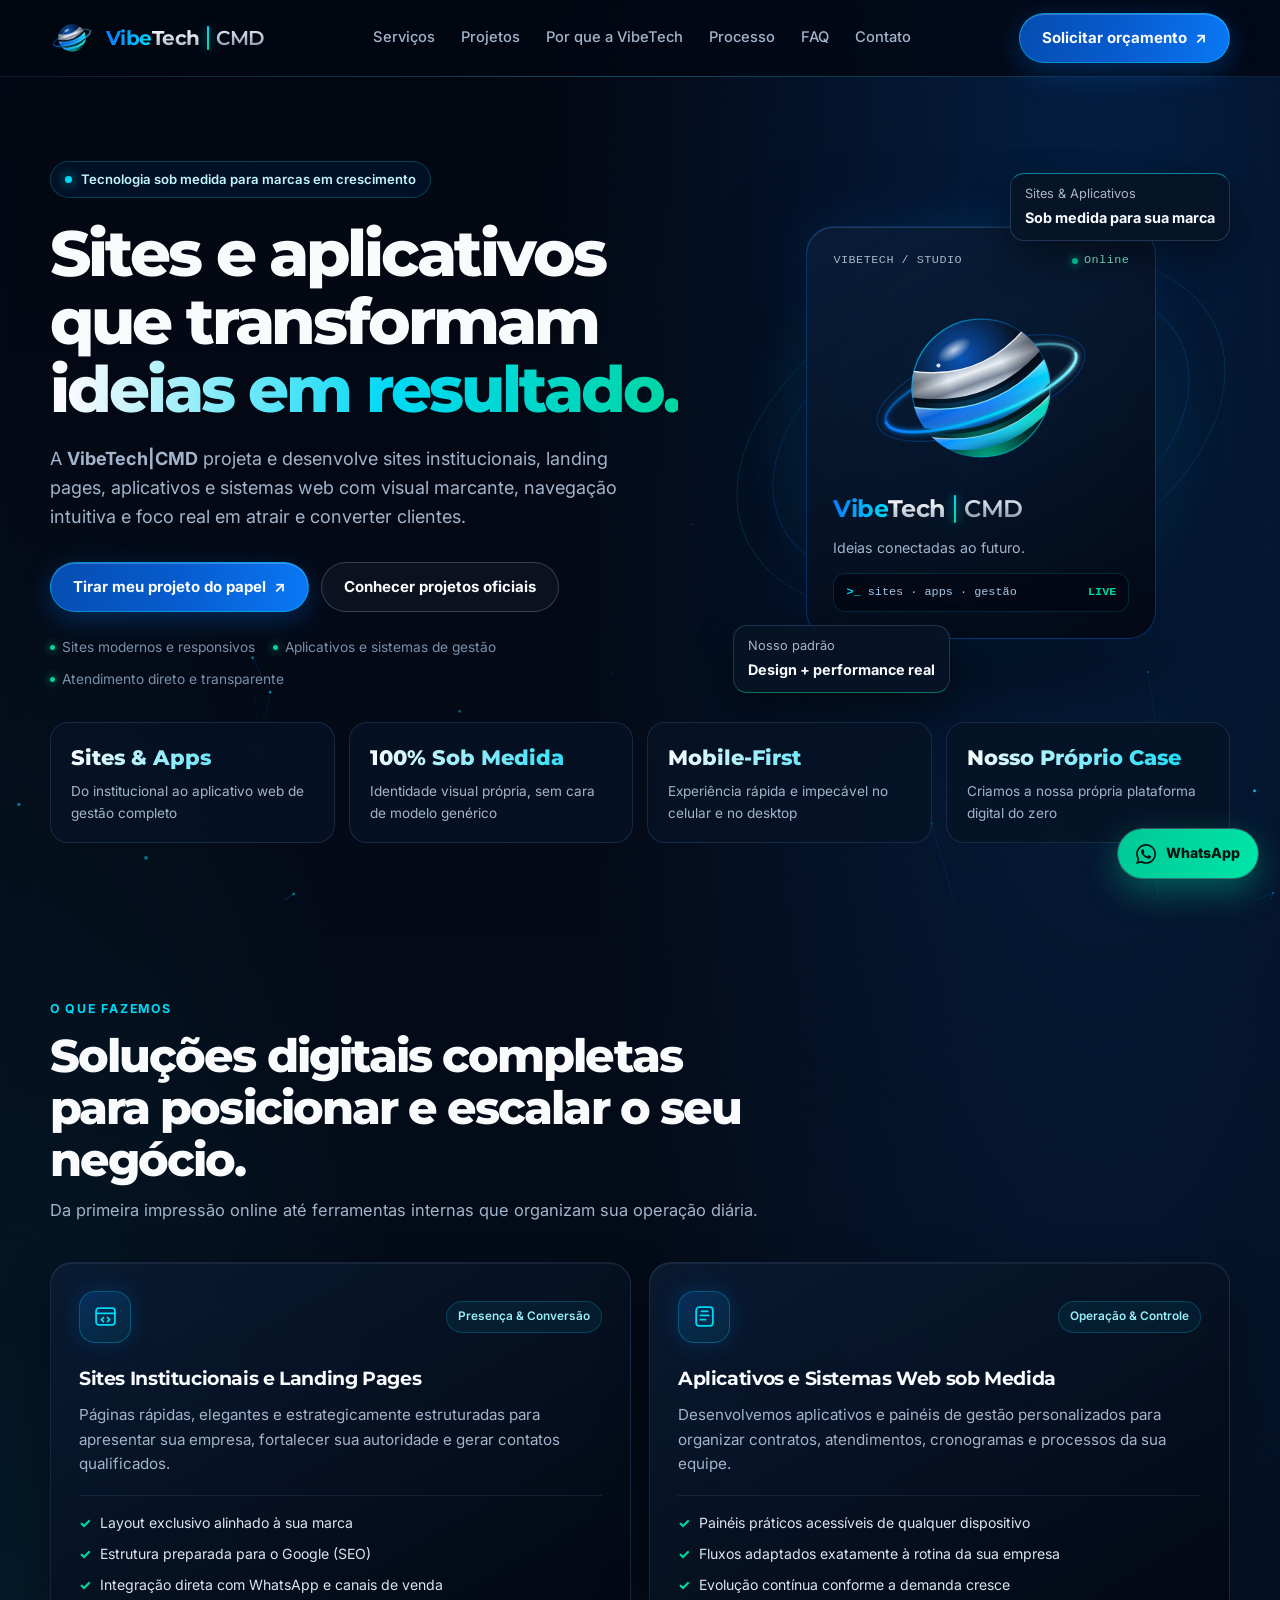
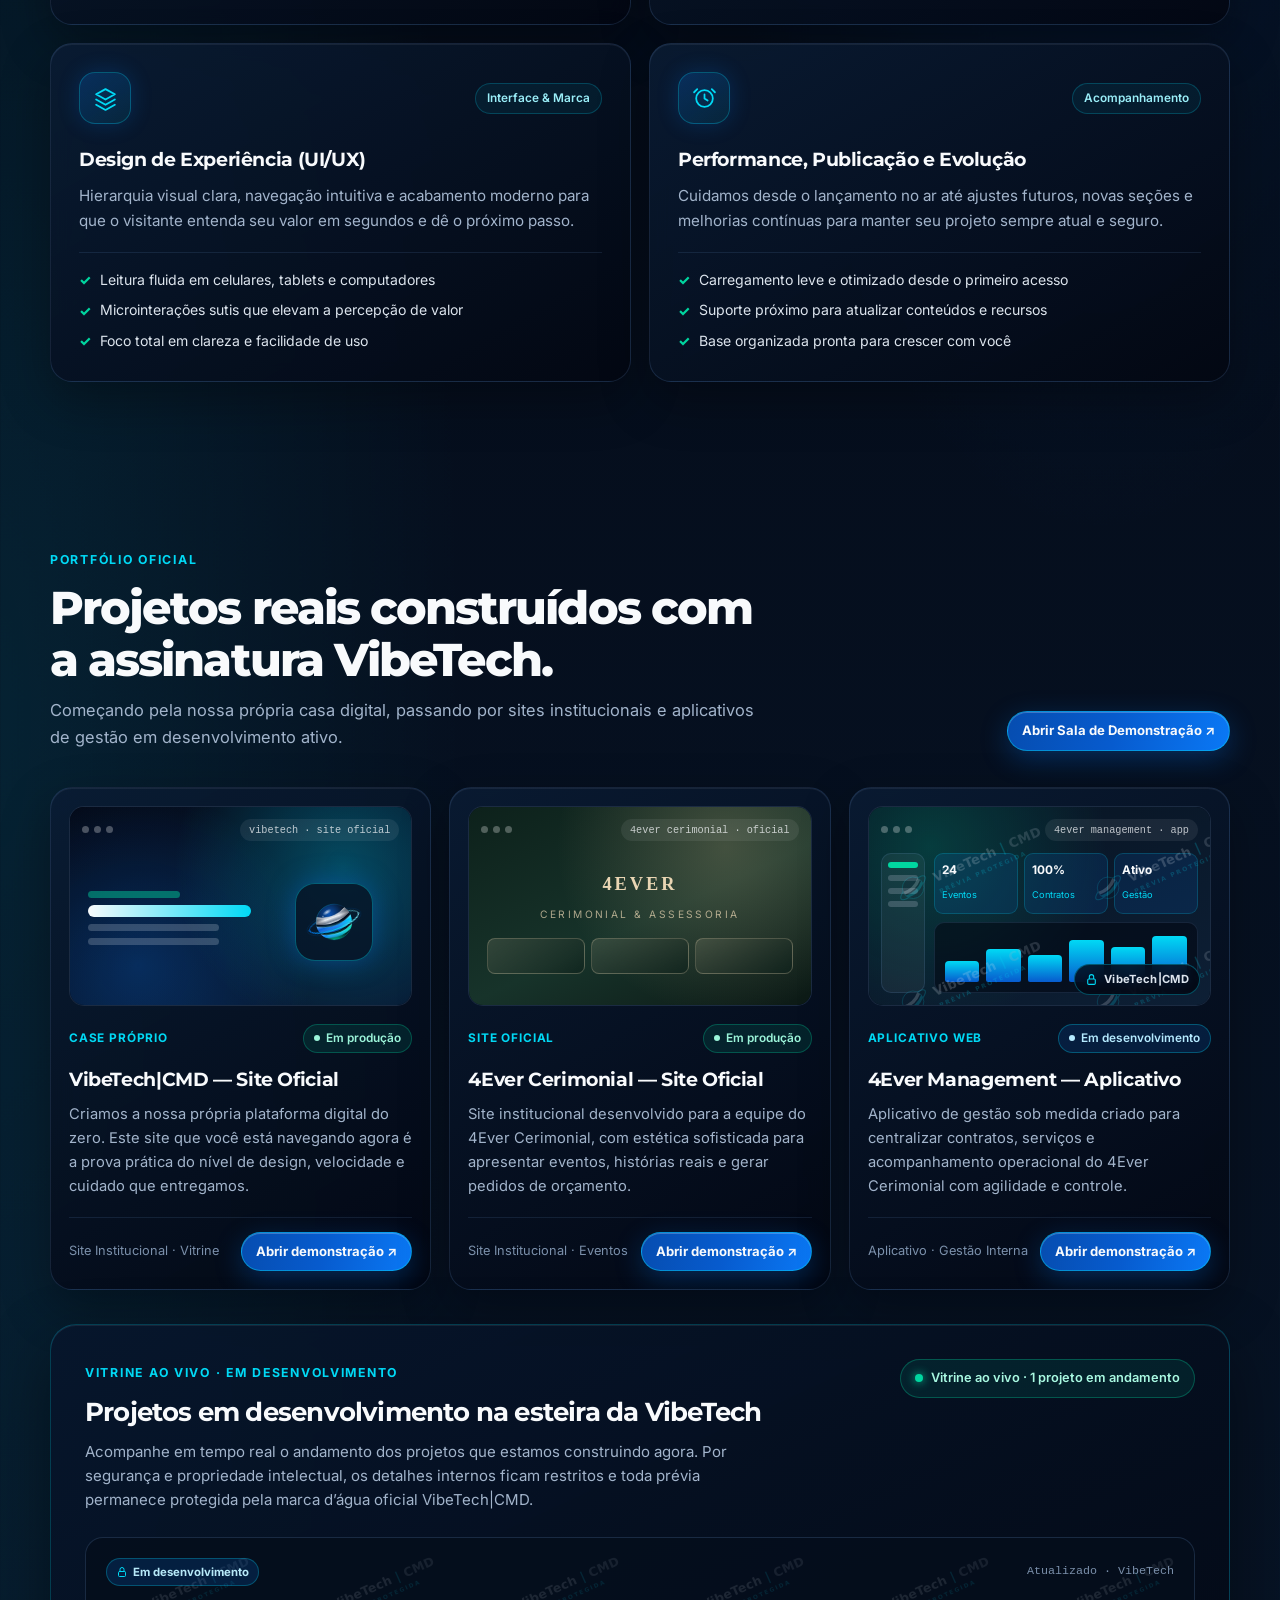
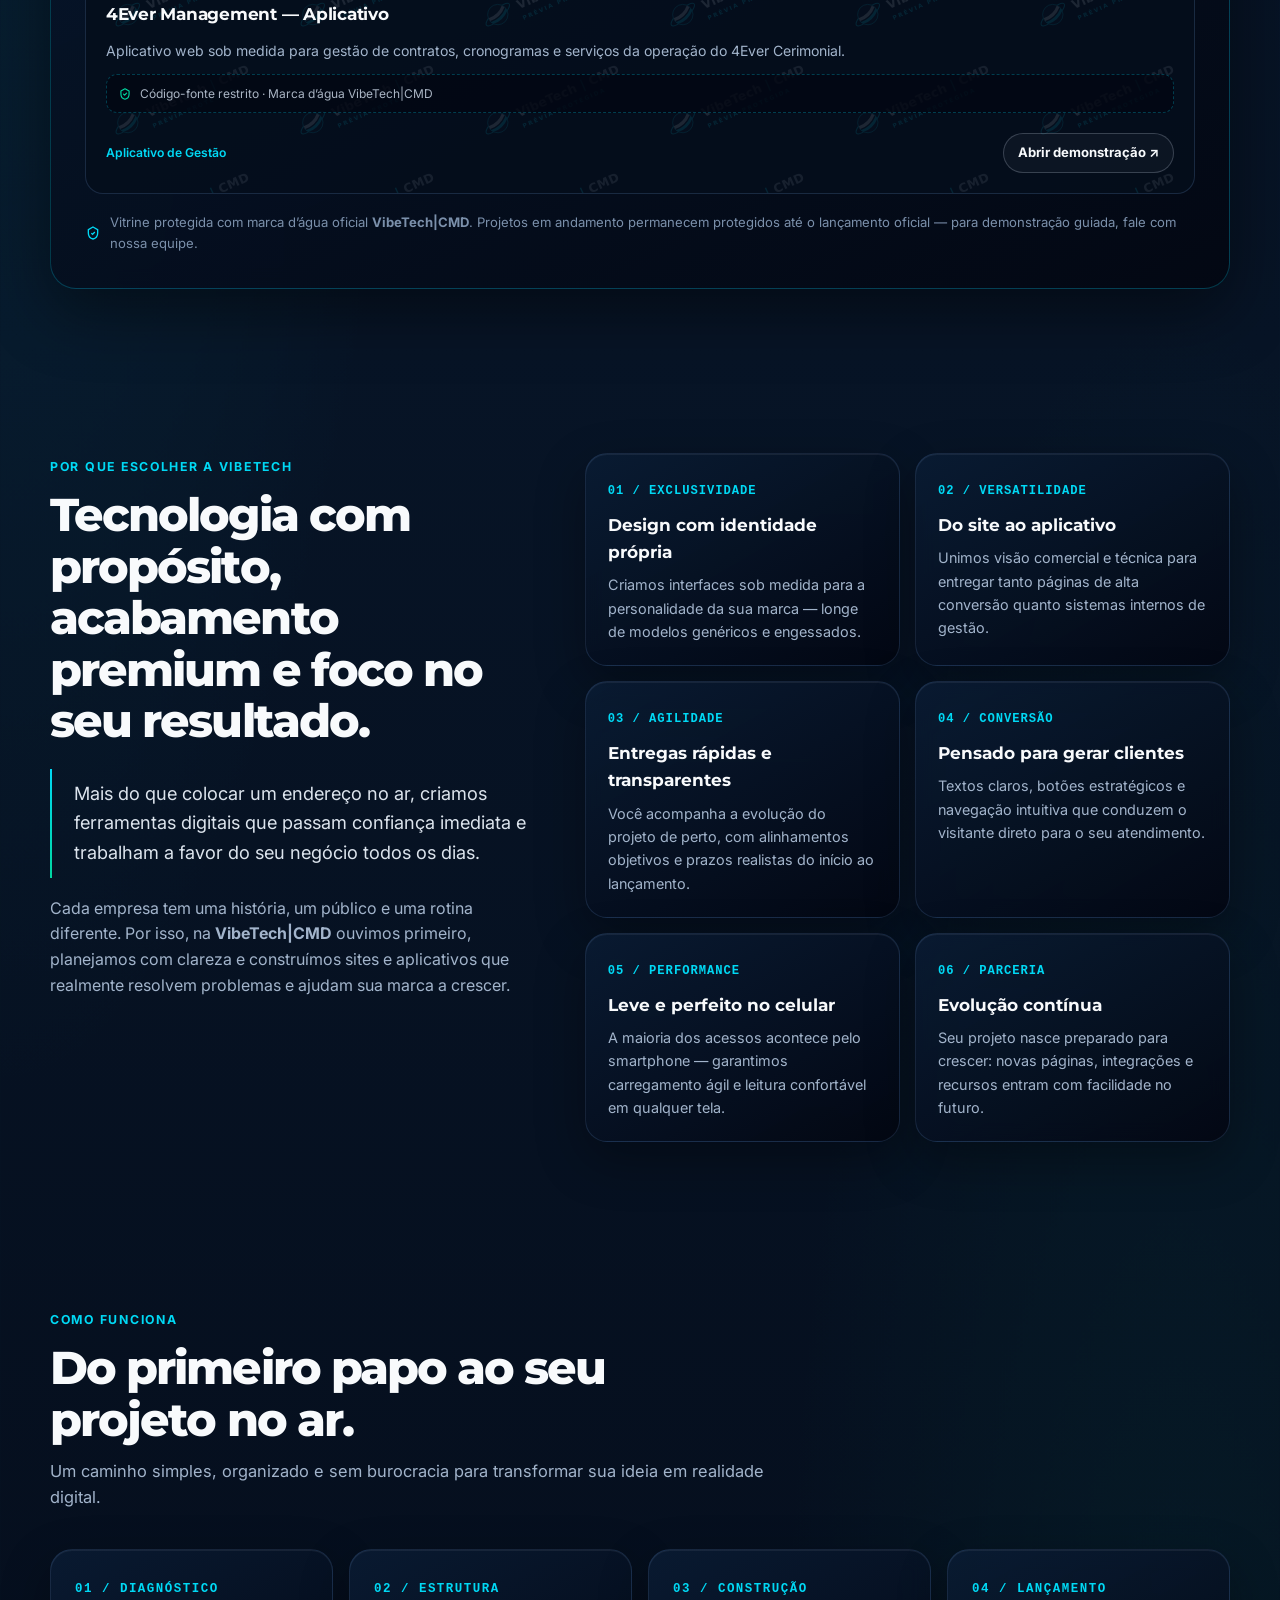
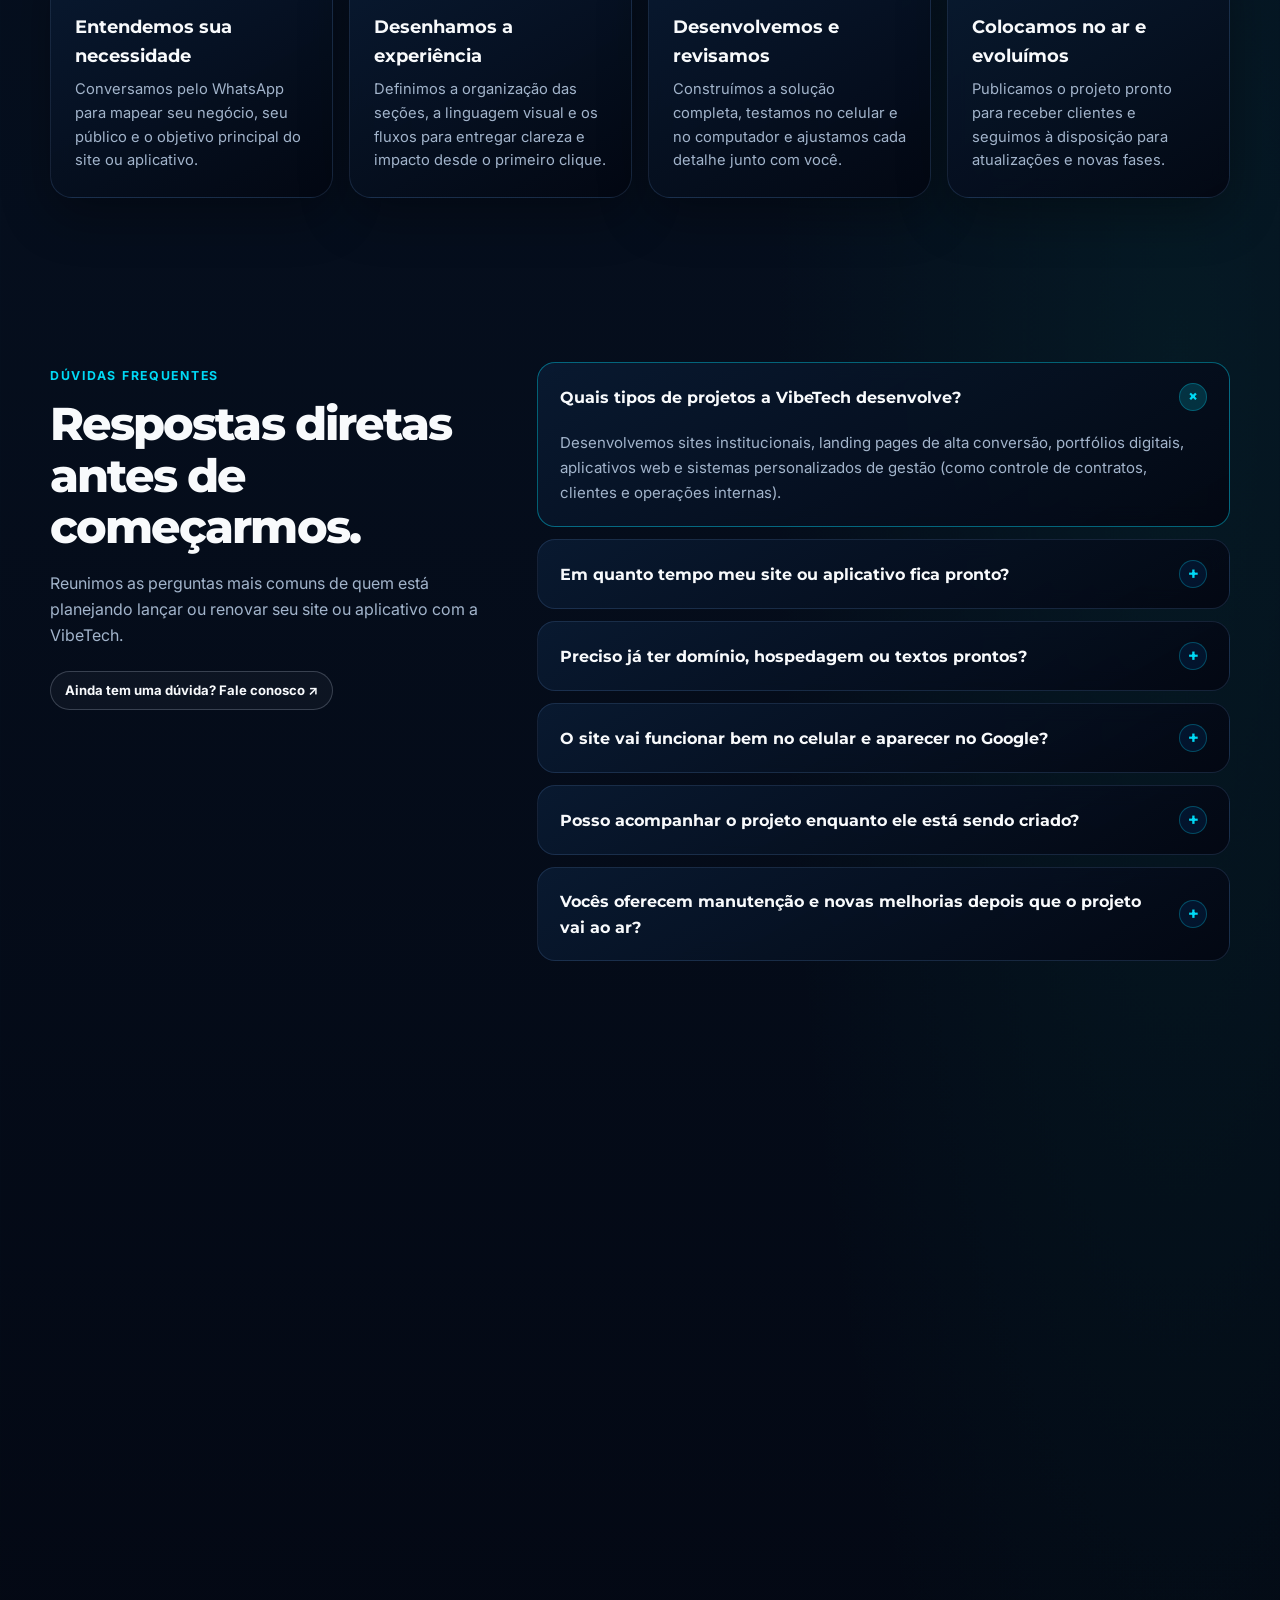
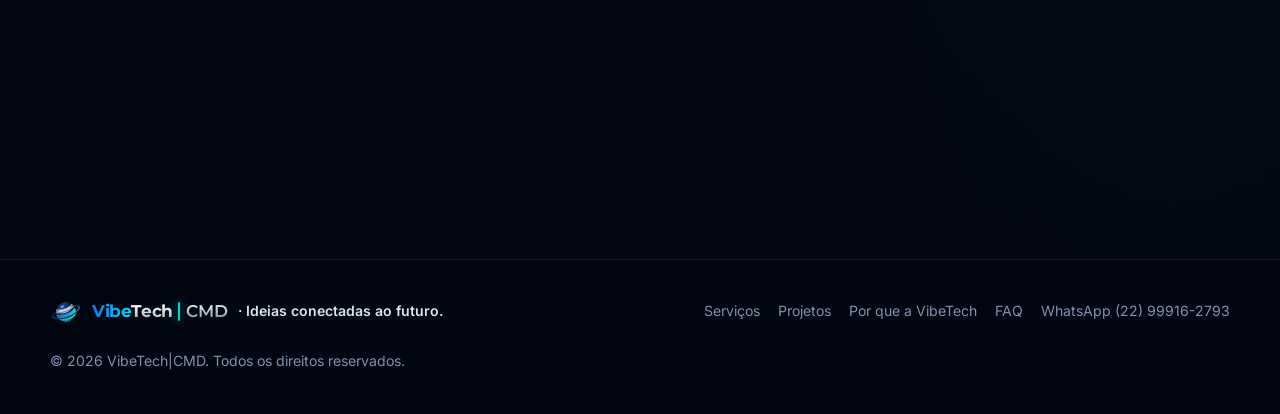
==== index.html @ 51cf3ddb "feat: integra Google Analytics 4 (G-93015S10D6) com eventos de lead e clique WhatsApp" ====
<!doctype html>
<html lang="pt-BR">
<head>
  <meta charset="utf-8">
  <meta name="viewport" content="width=device-width, initial-scale=1">
  <meta name="theme-color" content="#030712">
  <meta name="description" content="VibeTech|CMD — Criação de sites profissionais, web design moderno, landing pages e aplicativos web sob medida para empresas que querem crescer no Google e vender mais.">
  <meta name="keywords" content="VibeTech, VibeTech CMD, criação de sites, web design, desenvolvimento de sites, landing page profissional, criação de aplicativos, sistemas web sob medida">
  <meta name="robots" content="index, follow, max-image-preview:large">
  <title>VibeTech|CMD — Criação de Sites, Web Design e Aplicativos sob Medida</title>
  <link rel="canonical" href="https://vibetechcmd.com.br/">

  <!-- Favicon oficial VibeTech|CMD -->
  <link rel="icon" type="image/svg+xml" href="assets/vibetech-logo.svg">

  <!-- Open Graph / Compartilhamento social (WhatsApp, LinkedIn, Instagram, X) -->
  <meta property="og:type" content="website">
  <meta property="og:locale" content="pt_BR">
  <meta property="og:url" content="https://vibetechcmd.com.br/">
  <meta property="og:site_name" content="VibeTech|CMD">
  <meta property="og:title" content="VibeTech|CMD — Sites, Aplicativos e Experiências Digitais">
  <meta property="og:description" content="Desenvolvemos sites modernos, aplicativos web e sistemas sob medida para marcas que querem crescer com autoridade no digital.">
  <meta property="og:image" content="https://vibetechcmd.com.br/assets/VibeTech-banner.png">
  <meta property="og:image:width" content="1200">
  <meta property="og:image:height" content="630">
  <meta property="og:image:alt" content="VibeTech|CMD — Sites, Aplicativos e Soluções Digitais">
  <meta name="twitter:card" content="summary_large_image">
  <meta name="twitter:title" content="VibeTech|CMD — Sites, Aplicativos e Experiências Digitais">
  <meta name="twitter:description" content="Sites modernos, aplicativos sob medida e soluções digitais para impulsionar o seu negócio.">
  <meta name="twitter:image" content="https://vibetechcmd.com.br/assets/VibeTech-banner.png">

  <!-- Dados estruturados para Google Search (JSON-LD: Serviço + Site + FAQ) -->
  <script type="application/ld+json">
    {
      "@context": "https://schema.org",
      "@graph": [
        {
          "@type": "ProfessionalService",
          "@id": "https://vibetechcmd.com.br/#organization",
          "name": "VibeTech|CMD",
          "alternateName": "VibeTech",
          "url": "https://vibetechcmd.com.br/",
          "logo": "https://vibetechcmd.com.br/assets/vibetech-logo.svg",
          "image": "https://vibetechcmd.com.br/assets/VibeTech-banner.png",
          "description": "Empresa especializada em criação de sites profissionais, web design moderno, landing pages, aplicativos web e soluções digitais sob medida.",
          "telephone": "+55-22-99916-2793",
          "priceRange": "$$",
          "serviceType": [
            "Criação de Sites",
            "Web Design",
            "Landing Pages",
            "Desenvolvimento de Aplicativos Web",
            "Sistemas de Gestão sob Medida"
          ],
          "areaServed": {
            "@type": "Country",
            "name": "Brasil"
          },
          "contactPoint": {
            "@type": "ContactPoint",
            "telephone": "+55-22-99916-2793",
            "contactType": "sales",
            "availableLanguage": ["Portuguese"]
          }
        },
        {
          "@type": "WebSite",
          "@id": "https://vibetechcmd.com.br/#website",
          "url": "https://vibetechcmd.com.br/",
          "name": "VibeTech|CMD",
          "inLanguage": "pt-BR",
          "publisher": {
            "@id": "https://vibetechcmd.com.br/#organization"
          }
        },
        {
          "@type": "FAQPage",
          "mainEntity": [
            {
              "@type": "Question",
              "name": "Quais tipos de projetos a VibeTech desenvolve?",
              "acceptedAnswer": {
                "@type": "Answer",
                "text": "Desenvolvemos sites institucionais, landing pages de alta conversão, portfólios digitais, aplicativos web e sistemas personalizados de gestão."
              }
            },
            {
              "@type": "Question",
              "name": "Em quanto tempo meu site ou aplicativo fica pronto?",
              "acceptedAnswer": {
                "@type": "Answer",
                "text": "Landing pages e sites institucionais costumam ficar prontos em poucos dias após o alinhamento do conteúdo, enquanto aplicativos e sistemas sob medida seguem entregas por etapas."
              }
            },
            {
              "@type": "Question",
              "name": "O site vai funcionar bem no celular e aparecer no Google?",
              "acceptedAnswer": {
                "@type": "Answer",
                "text": "Sim. Todos os projetos são construídos com navegação mobile-first, carregamento rápido e boas práticas técnicas de SEO."
              }
            }
          ]
        }
      ]
    }
  </script>

  <link rel="preconnect" href="https://fonts.googleapis.com">
  <link rel="preconnect" href="https://fonts.gstatic.com" crossorigin>
  <link href="https://fonts.googleapis.com/css2?family=Inter:wght@400;500;600;700&family=Montserrat:wght@600;700;800&display=swap" rel="stylesheet">
  <link rel="stylesheet" href="styles/main.css">

  <!-- Google tag (gtag.js) — Google Analytics 4 -->
  <script async src="https://www.googletagmanager.com/gtag/js?id=G-93015S10D6"></script>
  <script>
    window.dataLayer = window.dataLayer || [];
    function gtag(){dataLayer.push(arguments);}
    gtag('js', new Date());
    if (window.self === window.top) {
      gtag('config', 'G-93015S10D6');
    }
  </script>
</head>
<body>
  <!-- Barra de progresso de leitura -->
  <div class="scroll-progress" id="scroll-progress" aria-hidden="true"></div>

  <!-- ===== Símbolo oficial da marca: esfera 3D tecnológica (SVG reutilizável) ===== -->
  <svg width="0" height="0" style="position:absolute" aria-hidden="true" focusable="false">
    <defs>
      <radialGradient id="vt-base" cx="36%" cy="28%" r="85%">
        <stop offset="0" stop-color="#0B55B8"/><stop offset=".5" stop-color="#071426"/><stop offset="1" stop-color="#030712"/>
      </radialGradient>
      <radialGradient id="vt-teal" cx="55%" cy="105%" r="65%">
        <stop offset="0" stop-color="#00D6A0" stop-opacity=".85"/><stop offset=".55" stop-color="#00D6A0" stop-opacity=".18"/><stop offset="1" stop-color="#00D6A0" stop-opacity="0"/>
      </radialGradient>
      <linearGradient id="vt-silver" x1="0" y1="0" x2="0" y2="1">
        <stop offset="0" stop-color="#F8FAFC"/><stop offset=".3" stop-color="#AAB5C4"/><stop offset=".52" stop-color="#E9EEF4"/><stop offset=".78" stop-color="#7B889B"/><stop offset="1" stop-color="#DCE4ED"/>
      </linearGradient>
      <linearGradient id="vt-side" x1="0" y1="0" x2="1" y2="0">
        <stop offset="0" stop-color="#030712" stop-opacity=".55"/><stop offset=".3" stop-color="#030712" stop-opacity="0"/><stop offset=".7" stop-color="#030712" stop-opacity="0"/><stop offset="1" stop-color="#030712" stop-opacity=".6"/>
      </linearGradient>
      <linearGradient id="vt-blue" x1="0" y1="0" x2="1" y2="0">
        <stop offset="0" stop-color="#075BCE"/><stop offset=".5" stop-color="#087BFF"/><stop offset="1" stop-color="#00D9F5"/>
      </linearGradient>
      <linearGradient id="vt-cyan" x1="0" y1="0" x2="1" y2="0">
        <stop offset="0" stop-color="#087BFF"/><stop offset=".6" stop-color="#00D9F5"/><stop offset="1" stop-color="#00D6A0"/>
      </linearGradient>
      <linearGradient id="vt-sheen" x1="0" y1="0" x2="0" y2="1">
        <stop offset="0" stop-color="#fff" stop-opacity=".5"/><stop offset=".4" stop-color="#fff" stop-opacity="0"/><stop offset="1" stop-color="#030712" stop-opacity=".4"/>
      </linearGradient>
      <linearGradient id="vt-rim" x1="0" y1="0" x2="1" y2="1">
        <stop offset="0" stop-color="#00D9F5" stop-opacity=".95"/><stop offset=".5" stop-color="#087BFF" stop-opacity=".1"/><stop offset="1" stop-color="#00D6A0" stop-opacity=".85"/>
      </linearGradient>
      <linearGradient id="vt-ring" x1="0" y1="0" x2="1" y2="0">
        <stop offset="0" stop-color="#087BFF"/><stop offset=".55" stop-color="#00D9F5"/><stop offset="1" stop-color="#8FF1FF"/>
      </linearGradient>
      <radialGradient id="vt-spec" cx="50%" cy="50%" r="50%">
        <stop offset="0" stop-color="#fff" stop-opacity=".75"/><stop offset="1" stop-color="#fff" stop-opacity="0"/>
      </radialGradient>
      <filter id="vt-glow" x="-30%" y="-60%" width="160%" height="220%">
        <feGaussianBlur stdDeviation="2.4" result="b"/><feMerge><feMergeNode in="b"/><feMergeNode in="SourceGraphic"/></feMerge>
      </filter>
      <clipPath id="vt-clip"><circle cx="100" cy="100" r="62"/></clipPath>
    </defs>

    <symbol id="vt-sphere" viewBox="0 0 200 200">
      <g transform="translate(100 100) rotate(-20)" fill="none">
        <ellipse cx="0" cy="0" rx="98" ry="36" stroke="#087BFF" stroke-opacity=".28" stroke-width="1"/>
        <path d="M-90 0A90 26 0 0 1 90 0" stroke="url(#vt-ring)" stroke-opacity=".5" stroke-width="2.2" filter="url(#vt-glow)"/>
        <path class="vt-spark" pathLength="100" d="M-90 0A90 26 0 0 1 90 0" stroke="#F8FAFC" stroke-width="2.6" stroke-linecap="round" filter="url(#vt-glow)"/>
      </g>

      <g clip-path="url(#vt-clip)">
        <circle cx="100" cy="100" r="62" fill="url(#vt-base)"/>
        <circle cx="100" cy="100" r="62" fill="url(#vt-teal)"/>
        <g transform="translate(100 100) rotate(-20)">
          <g class="vt-bands">
            <path d="M-61 24Q0 58.3 61 24L53 38Q0 67.4 -53 38Z" fill="url(#vt-cyan)"/>
            <path d="M-61 24Q0 58.3 61 24L53 38Q0 67.4 -53 38Z" fill="url(#vt-sheen)"/>
            <path d="M-61 24Q0 58.3 61 24" stroke="#fff" stroke-opacity=".55" stroke-width="1" fill="none"/>

            <path d="M-65 -6Q0 31 65 -6L64 14Q0 50.2 -64 14Z" transform="translate(0 4)" fill="#030712" fill-opacity=".6"/>
            <path d="M-65 -6Q0 31 65 -6L64 14Q0 50.2 -64 14Z" fill="url(#vt-blue)"/>
            <path d="M-65 -6Q0 31 65 -6L64 14Q0 50.2 -64 14Z" fill="url(#vt-sheen)"/>
            <path d="M-65 -6Q0 31 65 -6" stroke="#8FF1FF" stroke-opacity=".8" stroke-width="1.2" fill="none"/>

            <path d="M-54 -36Q0 -5.8 54 -36L64 -15Q0 21.1 -64 -15Z" transform="translate(0 4)" fill="#030712" fill-opacity=".6"/>
            <path d="M-54 -36Q0 -5.8 54 -36L64 -15Q0 21.1 -64 -15Z" fill="url(#vt-silver)"/>
            <path d="M-54 -36Q0 -5.8 54 -36L64 -15Q0 21.1 -64 -15Z" fill="url(#vt-side)"/>
            <path d="M-54 -36Q0 -5.8 54 -36" stroke="#fff" stroke-opacity=".9" stroke-width="1.1" fill="none"/>
          </g>
        </g>
        <ellipse cx="76" cy="66" rx="17" ry="8" transform="rotate(-32 76 66)" fill="url(#vt-spec)"/>
        <circle cx="62" cy="80" r="1.8" fill="#fff" fill-opacity=".85"/>
      </g>
      <circle cx="100" cy="100" r="61.5" fill="none" stroke="url(#vt-rim)" stroke-width="1.3"/>

      <g transform="translate(100 100) rotate(-20)" fill="none">
        <path d="M90 0A90 26 0 0 1 -90 0" stroke="url(#vt-ring)" stroke-width="2.6" stroke-linecap="round" filter="url(#vt-glow)"/>
        <path class="vt-spark is-front" pathLength="100" d="M90 0A90 26 0 0 1 -90 0" stroke="#F8FAFC" stroke-width="2.8" stroke-linecap="round" filter="url(#vt-glow)"/>
      </g>
    </symbol>
  </svg>

  <!-- Fundo tecnológico: curvas orbitais e malha sutil -->
  <div class="bg-fx" aria-hidden="true">
    <svg viewBox="0 0 1440 900" preserveAspectRatio="none">
      <defs>
        <linearGradient id="bg-curve" x1="0" y1="0" x2="1" y2="0">
          <stop offset="0" stop-color="#087BFF" stop-opacity="0"/>
          <stop offset=".5" stop-color="#087BFF" stop-opacity=".55"/>
          <stop offset="1" stop-color="#00D6A0" stop-opacity=".5"/>
        </linearGradient>
      </defs>
      <g fill="none" stroke="url(#bg-curve)" stroke-width="1.1">
        <path d="M-60 640C300 800 920 740 1500 360" opacity=".5"/>
        <path d="M-60 700C320 850 940 800 1500 450" opacity=".28"/>
        <path d="M-40 -10C260 140 620 80 940 -50" opacity=".4"/>
      </g>
    </svg>
  </div>

  <!-- Fundo espacial: constelações e estrelas sutis em toda a página -->
  <canvas id="particles" aria-hidden="true"></canvas>

  <a class="skip-link" href="#conteudo">Pular para o conteúdo</a>

  <!-- Cabeçalho fixo -->
  <header class="site-header">
    <div class="container nav">
      <a class="brand" href="#inicio" aria-label="VibeTech CMD, voltar ao início">
        <svg class="brand-mark" viewBox="0 0 200 200" aria-hidden="true"><use href="#vt-sphere"/></svg>
        <span class="wm" aria-hidden="true"><span class="wm-vibe">Vibe</span><span class="wm-tech">Tech</span><span class="wm-sep"></span><span class="wm-cmd">CMD</span></span>
      </a>

      <nav class="nav-links" id="nav-links" aria-label="Navegação principal">
        <a href="#servicos">Serviços</a>
        <a href="#projetos">Projetos</a>
        <a href="#diferenciais">Por que a VibeTech</a>
        <a href="#processo">Processo</a>
        <a href="#faq">FAQ</a>
        <a href="#contato">Contato</a>
      </nav>

      <a class="nav-cta" href="#contato">Solicitar orçamento <span aria-hidden="true">↗</span></a>
      <button class="menu-toggle" id="menu-toggle" type="button" aria-expanded="false" aria-controls="nav-links" aria-label="Abrir menu">☰</button>
    </div>
  </header>

  <main id="conteudo">
    <!-- ==================== HERO ==================== -->
    <section class="hero" id="inicio">
      <div class="container hero-grid">
        <div>
          <div class="eyebrow"><span class="eyebrow-dot"></span> Tecnologia sob medida para marcas em crescimento</div>
          <h1>Sites e aplicativos que transformam <span class="gradient-text">ideias em resultado.</span></h1>
          <p class="hero-copy">A <strong>VibeTech|CMD</strong> projeta e desenvolve sites institucionais, landing pages, aplicativos e sistemas web com visual marcante, navegação intuitiva e foco real em atrair e converter clientes.</p>

          <div class="hero-actions">
            <a class="button button-primary" href="#contato">Tirar meu projeto do papel <span aria-hidden="true">↗</span></a>
            <a class="button button-secondary" href="#projetos">Conhecer projetos oficiais</a>
          </div>

          <ul class="hero-pills" aria-label="Principais entregas">
            <li>Sites modernos e responsivos</li>
            <li>Aplicativos e sistemas de gestão</li>
            <li>Atendimento direto e transparente</li>
          </ul>
        </div>

        <div class="visual" aria-label="Identidade tecnológica da VibeTech CMD">
          <div class="halo" aria-hidden="true"></div>
          <div class="orbit" aria-hidden="true"></div>

          <div class="float-chip chip-one">
            <span>Sites &amp; Aplicativos</span>
            <strong>Sob medida para sua marca</strong>
          </div>

          <div class="core-card">
            <div class="core-top">
              <span>VIBETECH / STUDIO</span>
              <span class="status">Online</span>
            </div>
            <div class="core-symbol" aria-hidden="true">
              <svg viewBox="0 0 200 200"><use href="#vt-sphere"/></svg>
            </div>
            <h2>
              <span class="wm">
                <span class="wm-vibe">Vibe</span><span class="wm-tech">Tech</span><span class="wm-sep"></span><span class="wm-cmd">CMD</span>
              </span>
            </h2>
            <p>Ideias conectadas ao futuro.</p>
            <div class="core-cmd" aria-hidden="true">
              <span><span class="core-cmd-prompt">&gt;_</span> sites · apps · gestão</span>
              <span class="core-cmd-tag">LIVE</span>
            </div>
          </div>

          <div class="float-chip chip-two">
            <span>Nosso padrão</span>
            <strong>Design + performance real</strong>
          </div>
        </div>
      </div>

      <!-- Faixa de autoridade / métricas -->
      <div class="container metrics-bar">
        <div class="metrics-grid">
          <div class="metric-item">
            <strong>Sites &amp; Apps</strong>
            <span>Do institucional ao aplicativo web de gestão completo</span>
          </div>
          <div class="metric-item">
            <strong>100% Sob Medida</strong>
            <span>Identidade visual própria, sem cara de modelo genérico</span>
          </div>
          <div class="metric-item">
            <strong>Mobile-First</strong>
            <span>Experiência rápida e impecável no celular e no desktop</span>
          </div>
          <div class="metric-item">
            <strong>Nosso Próprio Case</strong>
            <span>Criamos a nossa própria plataforma digital do zero</span>
          </div>
        </div>
      </div>
    </section>

    <!-- ==================== SERVIÇOS ==================== -->
    <section id="servicos">
      <div class="container">
        <div class="section-heading reveal">
          <span class="kicker">O que fazemos</span>
          <h2 class="section-title">Soluções digitais completas para posicionar e escalar o seu negócio.</h2>
          <p>Da primeira impressão online até ferramentas internas que organizam sua operação diária.</p>
        </div>

        <div class="services-grid">
          <article class="card-surface service-card reveal">
            <div class="service-head">
              <div class="service-icon" aria-hidden="true">
                <svg viewBox="0 0 24 24"><rect x="3" y="4" width="18" height="16" rx="2.5"/><path d="M3 9h18"/><path d="m10 13-2 2 2 2M14 13l2 2-2 2"/></svg>
              </div>
              <span class="service-badge">Presença &amp; Conversão</span>
            </div>
            <h3>Sites Institucionais e Landing Pages</h3>
            <p>Páginas rápidas, elegantes e estrategicamente estruturadas para apresentar sua empresa, fortalecer sua autoridade e gerar contatos qualificados.</p>
            <ul class="service-list">
              <li>Layout exclusivo alinhado à sua marca</li>
              <li>Estrutura preparada para o Google (SEO)</li>
              <li>Integração direta com WhatsApp e canais de venda</li>
            </ul>
          </article>

          <article class="card-surface service-card reveal">
            <div class="service-head">
              <div class="service-icon" aria-hidden="true">
                <svg viewBox="0 0 24 24"><rect x="4" y="3" width="16" height="18" rx="3"/><path d="M9 7h6"/><path d="M8 11h8"/><path d="M8 15h5"/></svg>
              </div>
              <span class="service-badge">Operação &amp; Controle</span>
            </div>
            <h3>Aplicativos e Sistemas Web sob Medida</h3>
            <p>Desenvolvemos aplicativos e painéis de gestão personalizados para organizar contratos, atendimentos, cronogramas e processos da sua equipe.</p>
            <ul class="service-list">
              <li>Painéis práticos acessíveis de qualquer dispositivo</li>
              <li>Fluxos adaptados exatamente à rotina da sua empresa</li>
              <li>Evolução contínua conforme a demanda cresce</li>
            </ul>
          </article>

          <article class="card-surface service-card reveal">
            <div class="service-head">
              <div class="service-icon" aria-hidden="true">
                <svg viewBox="0 0 24 24"><path d="m12 3 9 5-9 5-9-5 9-5Z"/><path d="m3 13 9 5 9-5"/><path d="m3 18 9 5 9-5"/></svg>
              </div>
              <span class="service-badge">Interface &amp; Marca</span>
            </div>
            <h3>Design de Experiência (UI/UX)</h3>
            <p>Hierarquia visual clara, navegação intuitiva e acabamento moderno para que o visitante entenda seu valor em segundos e dê o próximo passo.</p>
            <ul class="service-list">
              <li>Leitura fluida em celulares, tablets e computadores</li>
              <li>Microinterações sutis que elevam a percepção de valor</li>
              <li>Foco total em clareza e facilidade de uso</li>
            </ul>
          </article>

          <article class="card-surface service-card reveal">
            <div class="service-head">
              <div class="service-icon" aria-hidden="true">
                <svg viewBox="0 0 24 24"><circle cx="12" cy="12" r="8"/><path d="M12 8v4l3 2"/><path d="M5 3 2 6M22 6l-3-3"/></svg>
              </div>
              <span class="service-badge">Acompanhamento</span>
            </div>
            <h3>Performance, Publicação e Evolução</h3>
            <p>Cuidamos desde o lançamento no ar até ajustes futuros, novas seções e melhorias contínuas para manter seu projeto sempre atual e seguro.</p>
            <ul class="service-list">
              <li>Carregamento leve e otimizado desde o primeiro acesso</li>
              <li>Suporte próximo para atualizar conteúdos e recursos</li>
              <li>Base organizada pronta para crescer com você</li>
            </ul>
          </article>
        </div>
      </div>
    </section>

    <!-- ==================== PORTFÓLIO & VITRINE PROTEGIDA ==================== -->
    <section id="projetos">
      <div class="container">
        <div class="section-heading-row reveal">
          <div class="section-heading">
            <span class="kicker">Portfólio oficial</span>
            <h2 class="section-title">Projetos reais construídos com a assinatura VibeTech.</h2>
            <p>Começando pela nossa própria casa digital, passando por sites institucionais e aplicativos de gestão em desenvolvimento ativo.</p>
          </div>
          <a class="button button-primary button-sm preview-link" href="preview.html?projeto=vibetech">Abrir Sala de Demonstração ↗</a>
        </div>

        <!-- 3 Projetos Oficiais em destaque -->
        <div class="portfolio-grid">
          <!-- Projeto 1: Site Oficial da própria VibeTech (já publicado — sem marca d'água) -->
          <article class="card-surface project-card reveal">
            <div class="project-preview">
              <div class="mock-frame mock-vibetech" aria-hidden="true">
                <div class="mock-topbar">
                  <span class="mock-dots"><i></i><i></i><i></i></span>
                  <span class="mock-url">vibetech · site oficial</span>
                </div>
                <div class="mock-vt-body">
                  <div>
                    <div class="mock-line sm"></div>
                    <div class="mock-line lg"></div>
                    <div class="mock-line md"></div>
                    <div class="mock-line md"></div>
                  </div>
                  <div class="mock-vt-orb">
                    <svg viewBox="0 0 200 200"><use href="#vt-sphere"/></svg>
                  </div>
                </div>
              </div>
            </div>

            <div class="project-meta">
              <span class="project-tag">Case Próprio</span>
              <span class="project-status">Em produção</span>
            </div>
            <h3>VibeTech|CMD — Site Oficial</h3>
            <p>Criamos a nossa própria plataforma digital do zero. Este site que você está navegando agora é a prova prática do nível de design, velocidade e cuidado que entregamos.</p>
            <div class="project-footer">
              <span class="project-type">Site Institucional · Vitrine</span>
              <a class="button button-primary button-sm preview-link" href="preview.html?projeto=vibetech">Abrir demonstração ↗</a>
            </div>
          </article>

          <!-- Projeto 2: 4Ever Cerimonial Oficial (já publicado — sem marca d'água) -->
          <article class="card-surface project-card reveal">
            <div class="project-preview">
              <div class="mock-frame mock-4ever" aria-hidden="true">
                <div class="mock-topbar">
                  <span class="mock-dots"><i></i><i></i><i></i></span>
                  <span class="mock-url">4ever cerimonial · oficial</span>
                </div>
                <div class="mock-4ever-body">
                  <span class="mock-4ever-crest">4EVER</span>
                  <span class="mock-4ever-sub">Cerimonial &amp; Assessoria</span>
                  <div class="mock-4ever-cards">
                    <span></span><span></span><span></span>
                  </div>
                </div>
              </div>
            </div>

            <div class="project-meta">
              <span class="project-tag">Site Oficial</span>
              <span class="project-status">Em produção</span>
            </div>
            <h3>4Ever Cerimonial — Site Oficial</h3>
            <p>Site institucional desenvolvido para a equipe do 4Ever Cerimonial, com estética sofisticada para apresentar eventos, histórias reais e gerar pedidos de orçamento.</p>
            <div class="project-footer">
              <span class="project-type">Site Institucional · Eventos</span>
              <a class="button button-primary button-sm preview-link" href="preview.html?projeto=4ever-cerimonial">Abrir demonstração ↗</a>
            </div>
          </article>

          <!-- Projeto 3: 4Ever Management Aplicativo (em desenvolvimento — protegido com marca d'água) -->
          <article class="card-surface project-card reveal">
            <div class="project-preview" data-protected="true">
              <div class="mock-frame mock-app" aria-hidden="true">
                <div class="mock-topbar">
                  <span class="mock-dots"><i></i><i></i><i></i></span>
                  <span class="mock-url">4ever management · app</span>
                </div>
                <div class="mock-app-grid">
                  <div class="mock-app-sidebar">
                    <span></span><span></span><span></span><span></span>
                  </div>
                  <div class="mock-app-main">
                    <div class="mock-kpis">
                      <div><b>24</b><small>Eventos</small></div>
                      <div><b>100%</b><small>Contratos</small></div>
                      <div><b>Ativo</b><small>Gestão</small></div>
                    </div>
                    <div class="mock-bars">
                      <i style="height:42%"></i>
                      <i style="height:68%"></i>
                      <i style="height:54%"></i>
                      <i style="height:86%"></i>
                      <i style="height:72%"></i>
                      <i style="height:95%"></i>
                    </div>
                  </div>
                </div>
              </div>
              <div class="watermark-layer" aria-hidden="true"></div>
              <span class="watermark-seal">
                <svg viewBox="0 0 24 24" fill="none" stroke="currentColor" stroke-width="2" aria-hidden="true"><rect x="5" y="11" width="14" height="10" rx="2"/><path d="M8 11V7a4 4 0 0 1 8 0v4"/></svg>
                VibeTech|CMD
              </span>
            </div>

            <div class="project-meta">
              <span class="project-tag">Aplicativo Web</span>
              <span class="project-status is-dev">Em desenvolvimento</span>
            </div>
            <h3>4Ever Management — Aplicativo</h3>
            <p>Aplicativo de gestão sob medida criado para centralizar contratos, serviços e acompanhamento operacional do 4Ever Cerimonial com agilidade e controle.</p>
            <div class="project-footer">
              <span class="project-type">Aplicativo · Gestão Interna</span>
              <a class="button button-primary button-sm preview-link" href="preview.html?projeto=4ever-management">Abrir demonstração ↗</a>
            </div>
          </article>
        </div>

        <!-- Vitrine Dinâmica de Projetos em Desenvolvimento (Protegida com Marca d'água) -->
        <div class="github-showcase reveal" data-protected="true" aria-labelledby="vitrine-github-title">
          <div class="github-showcase-head">
            <div>
              <span class="kicker">Vitrine ao vivo · Em desenvolvimento</span>
              <h3 id="vitrine-github-title">Projetos em desenvolvimento na esteira da VibeTech</h3>
              <p>Acompanhe em tempo real o andamento dos projetos que estamos construindo agora. Por segurança e propriedade intelectual, os detalhes internos ficam restritos e toda prévia permanece protegida pela marca d’água oficial VibeTech|CMD.</p>
            </div>
            <div class="sync-pill">
              <span class="sync-dot" aria-hidden="true"></span>
              <span id="github-sync-label">Carregando vitrine...</span>
            </div>
          </div>

          <div class="github-grid" id="github-showcase-grid" aria-live="polite">
            <!-- Preenchido dinamicamente com fallback seguro -->
          </div>

          <p class="gh-protection-note">
            <svg viewBox="0 0 24 24" fill="none" stroke="currentColor" stroke-width="2" aria-hidden="true"><path d="M12 3l7 4v5c0 5-3.2 8.2-7 9-3.8-.8-7-4-7-9V7l7-4z"/><path d="M9.5 12.2l1.8 1.8 3.4-3.6"/></svg>
            <span>Vitrine protegida com marca d’água oficial <strong>VibeTech|CMD</strong>. Projetos em andamento permanecem protegidos até o lançamento oficial — para demonstração guiada, fale com nossa equipe.</span>
          </p>
        </div>
      </div>
    </section>

    <!-- ==================== POR QUE A VIBETECH ==================== -->
    <section id="diferenciais">
      <div class="container why-grid">
        <div class="reveal">
          <span class="kicker">Por que escolher a VibeTech</span>
          <h2 class="section-title">Tecnologia com propósito, acabamento premium e foco no seu resultado.</h2>
          <div class="why-highlight">
            Mais do que colocar um endereço no ar, criamos ferramentas digitais que passam confiança imediata e trabalham a favor do seu negócio todos os dias.
          </div>
          <p class="why-copy">
            Cada empresa tem uma história, um público e uma rotina diferente. Por isso, na <strong>VibeTech|CMD</strong> ouvimos primeiro, planejamos com clareza e construímos sites e aplicativos que realmente resolvem problemas e ajudam sua marca a crescer.
          </p>
        </div>

        <div class="why-cards">
          <article class="card-surface why-card reveal">
            <span class="why-card-num">01 / EXCLUSIVIDADE</span>
            <h3>Design com identidade própria</h3>
            <p>Criamos interfaces sob medida para a personalidade da sua marca — longe de modelos genéricos e engessados.</p>
          </article>
          <article class="card-surface why-card reveal">
            <span class="why-card-num">02 / VERSATILIDADE</span>
            <h3>Do site ao aplicativo</h3>
            <p>Unimos visão comercial e técnica para entregar tanto páginas de alta conversão quanto sistemas internos de gestão.</p>
          </article>
          <article class="card-surface why-card reveal">
            <span class="why-card-num">03 / AGILIDADE</span>
            <h3>Entregas rápidas e transparentes</h3>
            <p>Você acompanha a evolução do projeto de perto, com alinhamentos objetivos e prazos realistas do início ao lançamento.</p>
          </article>
          <article class="card-surface why-card reveal">
            <span class="why-card-num">04 / CONVERSÃO</span>
            <h3>Pensado para gerar clientes</h3>
            <p>Textos claros, botões estratégicos e navegação intuitiva que conduzem o visitante direto para o seu atendimento.</p>
          </article>
          <article class="card-surface why-card reveal">
            <span class="why-card-num">05 / PERFORMANCE</span>
            <h3>Leve e perfeito no celular</h3>
            <p>A maioria dos acessos acontece pelo smartphone — garantimos carregamento ágil e leitura confortável em qualquer tela.</p>
          </article>
          <article class="card-surface why-card reveal">
            <span class="why-card-num">06 / PARCERIA</span>
            <h3>Evolução contínua</h3>
            <p>Seu projeto nasce preparado para crescer: novas páginas, integrações e recursos entram com facilidade no futuro.</p>
          </article>
        </div>
      </div>
    </section>

    <!-- ==================== PROCESSO ==================== -->
    <section id="processo">
      <div class="container">
        <div class="section-heading reveal">
          <span class="kicker">Como funciona</span>
          <h2 class="section-title">Do primeiro papo ao seu projeto no ar.</h2>
          <p>Um caminho simples, organizado e sem burocracia para transformar sua ideia em realidade digital.</p>
        </div>

        <div class="process-grid">
          <article class="card-surface step-card reveal">
            <span class="step-number">01 / DIAGNÓSTICO</span>
            <h3>Entendemos sua necessidade</h3>
            <p>Conversamos pelo WhatsApp para mapear seu negócio, seu público e o objetivo principal do site ou aplicativo.</p>
          </article>
          <article class="card-surface step-card reveal">
            <span class="step-number">02 / ESTRUTURA</span>
            <h3>Desenhamos a experiência</h3>
            <p>Definimos a organização das seções, a linguagem visual e os fluxos para entregar clareza e impacto desde o primeiro clique.</p>
          </article>
          <article class="card-surface step-card reveal">
            <span class="step-number">03 / CONSTRUÇÃO</span>
            <h3>Desenvolvemos e revisamos</h3>
            <p>Construímos a solução completa, testamos no celular e no computador e ajustamos cada detalhe junto com você.</p>
          </article>
          <article class="card-surface step-card reveal">
            <span class="step-number">04 / LANÇAMENTO</span>
            <h3>Colocamos no ar e evoluímos</h3>
            <p>Publicamos o projeto pronto para receber clientes e seguimos à disposição para atualizações e novas fases.</p>
          </article>
        </div>
      </div>
    </section>

    <!-- ==================== FAQ ==================== -->
    <section id="faq">
      <div class="container faq-wrap">
        <div class="reveal">
          <span class="kicker">Dúvidas frequentes</span>
          <h2 class="section-title">Respostas diretas antes de começarmos.</h2>
          <p class="why-copy">Reunimos as perguntas mais comuns de quem está planejando lançar ou renovar seu site ou aplicativo com a VibeTech.</p>
          <div style="margin-top: 22px;">
            <a class="button button-secondary button-sm" href="#contato">Ainda tem uma dúvida? Fale conosco ↗</a>
          </div>
        </div>

        <div class="faq-list reveal">
          <details class="faq-item" open>
            <summary>
              <span>Quais tipos de projetos a VibeTech desenvolve?</span>
              <span class="faq-plus" aria-hidden="true">+</span>
            </summary>
            <div class="faq-answer">
              Desenvolvemos sites institucionais, landing pages de alta conversão, portfólios digitais, aplicativos web e sistemas personalizados de gestão (como controle de contratos, clientes e operações internas).
            </div>
          </details>

          <details class="faq-item">
            <summary>
              <span>Em quanto tempo meu site ou aplicativo fica pronto?</span>
              <span class="faq-plus" aria-hidden="true">+</span>
            </summary>
            <div class="faq-answer">
              O prazo varia conforme a complexidade de cada projeto. Landing pages e sites institucionais costumam ficar prontos em poucos dias após o alinhamento do conteúdo, enquanto aplicativos e sistemas sob medida seguem entregas por etapas para você acompanhar tudo de perto.
            </div>
          </details>

          <details class="faq-item">
            <summary>
              <span>Preciso já ter domínio, hospedagem ou textos prontos?</span>
              <span class="faq-plus" aria-hidden="true">+</span>
            </summary>
            <div class="faq-answer">
              Não! Se você ainda estiver começando do zero, orientamos a escolha do domínio, organizamos a publicação do site e ajudamos a estruturar os textos para comunicar seu serviço de forma profissional e clara.
            </div>
          </details>

          <details class="faq-item">
            <summary>
              <span>O site vai funcionar bem no celular e aparecer no Google?</span>
              <span class="faq-plus" aria-hidden="true">+</span>
            </summary>
            <div class="faq-answer">
              Sim. Todos os projetos são construídos com foco em navegação mobile, carregamento rápido e boas práticas técnicas de SEO (títulos, descrições, estrutura semântica e pré-visualização otimizada para compartilhamento no WhatsApp e redes sociais).
            </div>
          </details>

          <details class="faq-item">
            <summary>
              <span>Posso acompanhar o projeto enquanto ele está sendo criado?</span>
              <span class="faq-plus" aria-hidden="true">+</span>
            </summary>
            <div class="faq-answer">
              Com certeza. Trabalhamos com comunicação direta e apresentamos prévia guiada em cada etapa importante para validar visual, textos e funcionalidades antes do lançamento oficial.
            </div>
          </details>

          <details class="faq-item">
            <summary>
              <span>Vocês oferecem manutenção e novas melhorias depois que o projeto vai ao ar?</span>
              <span class="faq-plus" aria-hidden="true">+</span>
            </summary>
            <div class="faq-answer">
              Sim! Nossos projetos são organizados para facilitar atualizações futuras — seja adicionar novos cases ao portfólio, criar novas páginas, integrar ferramentas ou evoluir funcionalidades do seu aplicativo.
            </div>
          </details>
        </div>
      </div>
    </section>

    <!-- ==================== CONTATO + MINI-BRIEFING ==================== -->
    <section id="contato">
      <div class="container">
        <div class="card-surface contact-panel reveal">
          <div class="contact-info">
            <span class="kicker">Vamos começar</span>
            <h2>Sua próxima ideia pode sair do papel hoje.</h2>
            <p>Preencha o resumo rápido ao lado para enviar seu pedido organizado direto no nosso WhatsApp — ou, se preferir, chame agora mesmo para batermos um papo.</p>

            <div class="direct-channel">
              <span class="direct-channel-label">Atendimento direto via WhatsApp</span>
              <span class="direct-channel-number">(22) 99916-2793</span>
              <span class="direct-channel-note">Resposta rápida para orçamentos de sites, aplicativos e demonstrações dos nossos projetos.</span>
              <a
                class="button button-whatsapp"
                id="whatsapp-direct-link"
                href="https://wa.me/5522999162793?text=Ol%C3%A1%2C%20VibeTech!%20Quero%20conversar%20sobre%20um%20projeto."
                target="_blank"
                rel="noopener noreferrer"
              >
                Conversar agora no WhatsApp <span aria-hidden="true">↗</span>
              </a>
            </div>
          </div>

          <form class="briefing-form" id="briefing-form" aria-label="Resumo rápido do projeto">
            <div>
              <h3>Monte um resumo rápido do seu projeto</h3>
              <p class="briefing-sub">Em menos de 30 segundos, geramos sua mensagem pronta para o WhatsApp.</p>
            </div>

            <div>
              <span class="field-label">O que você deseja criar?</span>
              <input type="hidden" id="brief-type" name="type" value="Site Institucional">
              <div class="type-pills" role="group" aria-label="Tipo de projeto">
                <button type="button" class="type-pill active" data-type="Site Institucional" aria-pressed="true">Site Institucional</button>
                <button type="button" class="type-pill" data-type="Landing Page" aria-pressed="false">Landing Page</button>
                <button type="button" class="type-pill" data-type="Aplicativo / Sistema Web" aria-pressed="false">Aplicativo / Sistema</button>
                <button type="button" class="type-pill" data-type="Reformulação de Site" aria-pressed="false">Reformulação</button>
              </div>
            </div>

            <div class="form-row">
              <div>
                <label class="field-label" for="brief-name">Seu nome</label>
                <input class="form-input" id="brief-name" name="name" type="text" placeholder="Como podemos te chamar?" autocomplete="name">
              </div>
              <div>
                <label class="field-label" for="brief-company">Empresa ou projeto</label>
                <input class="form-input" id="brief-company" name="company" type="text" placeholder="Nome da sua marca">
              </div>
            </div>

            <div>
              <label class="field-label" for="brief-goal">Conte um pouco sobre sua ideia (opcional)</label>
              <textarea class="form-textarea" id="brief-goal" name="goal" placeholder="Ex.: Preciso de um site profissional para apresentar meus serviços e receber contatos no WhatsApp..."></textarea>
            </div>

            <button type="submit" class="button button-primary">
              Enviar resumo pelo WhatsApp <span aria-hidden="true">↗</span>
            </button>
            <p class="form-hint">Ao clicar, o WhatsApp abre com sua mensagem já organizada para envio.</p>
          </form>
        </div>
      </div>
    </section>
  </main>

  <!-- Rodapé -->
  <footer>
    <div class="container footer-inner">
      <span class="footer-brand">
        <svg class="brand-mark" viewBox="0 0 200 200" aria-hidden="true"><use href="#vt-sphere"/></svg>
        <span class="wm" aria-label="VibeTech CMD"><span class="wm-vibe">Vibe</span><span class="wm-tech">Tech</span><span class="wm-sep"></span><span class="wm-cmd">CMD</span></span>
        <span>· Ideias conectadas ao futuro.</span>
      </span>

      <nav class="footer-links" aria-label="Links do rodapé">
        <a href="#servicos">Serviços</a>
        <a href="#projetos">Projetos</a>
        <a href="#diferenciais">Por que a VibeTech</a>
        <a href="#faq">FAQ</a>
        <a href="https://wa.me/5522999162793?text=Ol%C3%A1%2C%20VibeTech!%20Vim%20pelo%20site%20oficial." target="_blank" rel="noopener noreferrer">WhatsApp (22) 99916-2793</a>
      </nav>

      <span>© <span id="year"></span> VibeTech|CMD. Todos os direitos reservados.</span>
    </div>
  </footer>

  <!-- Botão flutuante WhatsApp -->
  <a
    class="wa-float"
    href="https://wa.me/5522999162793?text=Ol%C3%A1%2C%20VibeTech!%20Quero%20conversar%20sobre%20um%20site%20ou%20aplicativo."
    target="_blank"
    rel="noopener noreferrer"
    aria-label="Falar com a VibeTech pelo WhatsApp"
  >
    <svg viewBox="0 0 24 24" fill="currentColor" aria-hidden="true">
      <path d="M20.52 3.48A11.86 11.86 0 0 0 12.06 0C5.49 0 .14 5.35.14 11.92c0 2.1.55 4.15 1.59 5.96L0 24l6.29-1.65a11.86 11.86 0 0 0 5.77 1.47h.01c6.57 0 11.92-5.35 11.92-11.92 0-3.18-1.24-6.17-3.47-8.42Zm-8.46 18.33h-.01a9.89 9.89 0 0 1-5.04-1.38l-.36-.21-3.73.98.99-3.64-.24-.37a9.87 9.87 0 0 1-1.52-5.27c0-5.46 4.44-9.9 9.91-9.9 2.65 0 5.13 1.03 7 2.9a9.83 9.83 0 0 1 2.9 7c0 5.46-4.44 9.89-9.9 9.89Zm5.43-7.42c-.3-.15-1.76-.87-2.03-.97-.27-.1-.47-.15-.67.15-.2.3-.77.97-.94 1.17-.17.2-.35.22-.65.07-.3-.15-1.26-.46-2.4-1.48-.89-.79-1.49-1.77-1.66-2.07-.17-.3-.02-.46.13-.61.13-.13.3-.35.45-.52.15-.17.2-.3.3-.5.1-.2.05-.37-.02-.52-.07-.15-.67-1.61-.92-2.21-.24-.58-.49-.5-.67-.51h-.57c-.2 0-.52.07-.8.37-.27.3-1.04 1.02-1.04 2.48 0 1.46 1.07 2.88 1.22 3.08.15.2 2.1 3.21 5.09 4.5.71.31 1.27.49 1.7.63.71.23 1.36.2 1.87.12.57-.09 1.76-.72 2.01-1.41.25-.69.25-1.29.17-1.41-.07-.13-.27-.2-.57-.35Z"/>
    </svg>
    <span>WhatsApp</span>
  </a>

  <!-- Toast de aviso amigável -->
  <div class="toast" id="vt-toast" role="status" aria-live="polite"></div>

  <script src="scripts/main.js" defer></script>
</body>
</html>
---- styles/main.css ----
/* ==========================================================================
   VibeTech|CMD — Stylesheet Oficial
   Identidade visual dark futurista · 100% responsivo · Acessível
   ========================================================================== */

:root {
  /* Paleta oficial VibeTech|CMD */
  --black: #030712;
  --navy: #071426;
  --navy-elevated: #0a1b34;
  --blue: #075BCE;
  --electric: #087BFF;
  --cyan: #00D9F5;
  --teal: #00D6A0;
  --steel: #AAB5C4;
  --silver: #DCE4ED;
  --white: #F8FAFC;

  --bg: var(--black);
  --panel: rgba(7, 20, 38, .74);
  --text: var(--white);
  --muted: #a2b4cb;
  --muted-soft: #7b90ab;
  --line: rgba(120, 170, 235, .16);
  --line-strong: rgba(0, 217, 245, .36);
  --radius: 22px;
  --radius-sm: 14px;
  --max: 1180px;
  --font-display: Montserrat, "Segoe UI", system-ui, -apple-system, sans-serif;
  --font-body: Inter, ui-sans-serif, system-ui, -apple-system, BlinkMacSystemFont, "Segoe UI", sans-serif;
  --font-mono: ui-monospace, SFMono-Regular, Menlo, Monaco, Consolas, monospace;
}

* { box-sizing: border-box; }

html {
  scroll-behavior: smooth;
  scroll-padding-top: 88px;
  background: var(--black);
  overflow-x: clip;
}

body {
  margin: 0;
  color: var(--text);
  position: relative;
  overflow-x: clip;
  background:
    radial-gradient(ellipse 62% 45% at 86% 0%, rgba(8, 123, 255, .20), transparent 70%),
    radial-gradient(ellipse 52% 42% at 0% 34%, rgba(0, 217, 245, .09), transparent 70%),
    radial-gradient(ellipse 46% 36% at 92% 76%, rgba(0, 214, 160, .06), transparent 70%),
    linear-gradient(180deg, var(--black) 0%, var(--navy) 52%, var(--black) 100%);
  font-family: var(--font-body);
  line-height: 1.62;
  -webkit-font-smoothing: antialiased;
}

a { color: inherit; text-decoration: none; }
button, a, input, textarea, select { -webkit-tap-highlight-color: transparent; font-family: inherit; }
img, svg { max-width: 100%; }

.container { width: min(var(--max), calc(100% - 40px)); margin-inline: auto; }

.skip-link {
  position: absolute;
  left: -9999px;
  top: 10px;
  background: var(--white);
  color: var(--black);
  font-weight: 700;
  padding: 10px 14px;
  border-radius: 10px;
  z-index: 1000;
}
.skip-link:focus { left: 12px; }

:focus-visible { outline: 3px solid var(--cyan); outline-offset: 3px; }

/* ---------- Barra de progresso de leitura ---------- */
.scroll-progress {
  position: fixed;
  top: 0;
  left: 0;
  width: 0%;
  height: 2.5px;
  z-index: 120;
  pointer-events: none;
  background: linear-gradient(90deg, var(--electric), var(--cyan), var(--teal));
  box-shadow: 0 0 12px rgba(0, 217, 245, .75);
  transition: width .08s linear;
}

/* ---------- Fundo tecnológico e constelações globais ---------- */
.bg-fx { position: fixed; inset: 0; z-index: -1; pointer-events: none; overflow: hidden; }
#particles {
  position: fixed;
  inset: 0;
  width: 100%;
  height: 100%;
  pointer-events: none;
  z-index: 0;
}
main, footer { position: relative; z-index: 1; }
.bg-fx svg { position: absolute; inset: 0; width: 100%; height: 100%; }
.bg-fx::before, .bg-fx::after {
  content: "";
  position: absolute;
  width: 46vw;
  height: 46vh;
  min-width: 280px;
  background-image: radial-gradient(rgba(8, 123, 255, .40) 1px, transparent 1.3px);
  background-size: 16px 16px;
}
.bg-fx::before {
  top: 0;
  left: 0;
  -webkit-mask-image: radial-gradient(ellipse at 0 0, #000, transparent 70%);
  mask-image: radial-gradient(ellipse at 0 0, #000, transparent 70%);
  opacity: .55;
}
.bg-fx::after {
  right: 0;
  bottom: 0;
  -webkit-mask-image: radial-gradient(ellipse at 100% 100%, #000, transparent 70%);
  mask-image: radial-gradient(ellipse at 100% 100%, #000, transparent 70%);
  opacity: .55;
}

/* ---------- Wordmark VibeTech|CMD ---------- */
.wm {
  display: inline-flex;
  align-items: center;
  font-family: var(--font-display);
  font-weight: 700;
  letter-spacing: -.025em;
  line-height: 1;
  white-space: nowrap;
}
.wm > span { -webkit-background-clip: text; background-clip: text; color: transparent; }
.wm-vibe { background-image: linear-gradient(95deg, var(--electric) 0%, var(--cyan) 100%); }
.wm-tech { background-image: linear-gradient(180deg, var(--white) 10%, var(--steel) 100%); }
.wm-sep {
  display: inline-block;
  width: 2px;
  height: 1.18em;
  margin: 0 .34em;
  border-radius: 2px;
  background: linear-gradient(180deg, var(--cyan), var(--teal)) !important;
  color: initial !important;
  box-shadow: 0 0 10px rgba(0, 217, 245, .65), 0 0 18px rgba(0, 214, 160, .3);
}
.wm-cmd {
  background-image: linear-gradient(180deg, var(--silver) 10%, #8794a8 100%);
  font-weight: 600;
  letter-spacing: -.01em;
}

/* ---------- Cabeçalho ---------- */
.site-header {
  position: sticky;
  top: 0;
  z-index: 60;
  border-bottom: 1px solid rgba(120, 170, 235, .12);
  background: rgba(3, 7, 18, .80);
  backdrop-filter: blur(18px);
  -webkit-backdrop-filter: blur(18px);
}
.site-header::after {
  content: "";
  position: absolute;
  left: 0;
  right: 0;
  bottom: -1px;
  height: 1px;
  background: linear-gradient(90deg, transparent, rgba(0, 217, 245, .45), transparent);
  opacity: .55;
}
.nav {
  min-height: 76px;
  display: flex;
  align-items: center;
  justify-content: space-between;
  gap: 20px;
}
.brand { display: inline-flex; align-items: center; gap: 12px; font-size: 1.28rem; }
.brand-mark { width: 44px; height: 44px; flex: none; display: block; }

.nav-links {
  display: flex;
  align-items: center;
  gap: 26px;
  color: var(--muted);
  font-size: .92rem;
  font-weight: 500;
}
.nav-links a { position: relative; transition: color .2s ease; }
.nav-links a::after {
  content: "";
  position: absolute;
  left: 0;
  right: 0;
  bottom: -7px;
  height: 2px;
  border-radius: 2px;
  background: linear-gradient(90deg, var(--electric), var(--cyan));
  transform: scaleX(0);
  transform-origin: left;
  transition: transform .25s ease;
}
.nav-links a:hover,
.nav-links a:focus-visible,
.nav-links a.active { color: var(--white); }
.nav-links a:hover::after,
.nav-links a:focus-visible::after,
.nav-links a.active::after { transform: scaleX(1); }

/* ---------- Botões ---------- */
.nav-cta, .button {
  display: inline-flex;
  justify-content: center;
  align-items: center;
  gap: 8px;
  min-height: 46px;
  padding: 12px 22px;
  border-radius: 999px;
  border: 1px solid transparent;
  font-weight: 700;
  font-size: .94rem;
  white-space: nowrap;
  flex-shrink: 0;
  transition: transform .2s ease, box-shadow .25s ease, border-color .25s ease, background-color .25s ease;
  cursor: pointer;
}
.button-sm { min-height: 38px; padding: 8px 14px; font-size: .82rem; white-space: nowrap; flex-shrink: 0; }

.nav-cta, .button-primary {
  color: var(--white);
  background: linear-gradient(100deg, #064DB0 0%, var(--blue) 48%, #0A78F5 100%);
  border-color: rgba(0, 217, 245, .45);
  box-shadow: 0 8px 28px rgba(8, 123, 255, .28), inset 0 1px rgba(255, 255, 255, .22);
}
.button-whatsapp {
  color: #031510;
  background: linear-gradient(100deg, #00D6A0 0%, #1DE9B6 100%);
  border-color: rgba(255, 255, 255, .25);
  box-shadow: 0 8px 28px rgba(0, 214, 160, .28), inset 0 1px rgba(255, 255, 255, .35);
}
.button-secondary {
  border-color: rgba(170, 181, 196, .28);
  background: rgba(220, 228, 237, .04);
  color: var(--text);
}

.nav-cta:hover, .button-primary:hover {
  transform: translateY(-2px);
  border-color: var(--cyan);
  box-shadow: 0 0 0 1px rgba(0, 217, 245, .35), 0 12px 38px rgba(8, 123, 255, .5), 0 0 26px rgba(0, 217, 245, .28), inset 0 1px rgba(255, 255, 255, .3);
}
.button-whatsapp:hover {
  transform: translateY(-2px);
  box-shadow: 0 12px 34px rgba(0, 214, 160, .42), inset 0 1px rgba(255, 255, 255, .45);
}
.button-secondary:hover {
  transform: translateY(-2px);
  border-color: rgba(0, 217, 245, .6);
  background: rgba(0, 217, 245, .07);
  box-shadow: 0 0 24px rgba(8, 123, 255, .22);
}

.menu-toggle {
  display: none;
  background: rgba(8, 123, 255, .08);
  color: var(--text);
  border: 1px solid var(--line);
  border-radius: 12px;
  padding: 9px 13px;
  font-size: 1.15rem;
  cursor: pointer;
}

/* ---------- Hero ---------- */
.hero { padding: 84px 0 42px; overflow: hidden; position: relative; }
.hero-grid {
  position: relative;
  z-index: 1;
  display: grid;
  grid-template-columns: 1.12fr .88fr;
  align-items: center;
  gap: 50px;
}

.eyebrow {
  display: inline-flex;
  align-items: center;
  gap: 9px;
  border: 1px solid rgba(0, 217, 245, .24);
  background: rgba(8, 123, 255, .08);
  color: #c2f5fc;
  padding: 7px 14px;
  border-radius: 999px;
  font-size: .82rem;
  font-weight: 600;
}
.eyebrow-dot {
  width: 7px;
  height: 7px;
  border-radius: 50%;
  background: var(--cyan);
  box-shadow: 0 0 12px var(--cyan);
}

h1, h2, h3, h4 { font-family: var(--font-display); }
h1 {
  font-size: clamp(2.4rem, 5vw, 4.25rem);
  font-weight: 800;
  line-height: 1.06;
  letter-spacing: -.048em;
  margin: 22px 0 20px;
  max-width: 760px;
}
.gradient-text {
  background: linear-gradient(95deg, var(--white) 4%, var(--cyan) 54%, var(--teal) 100%);
  -webkit-background-clip: text;
  background-clip: text;
  color: transparent;
}
.hero-copy { max-width: 590px; color: var(--muted); font-size: clamp(1rem, 1.55vw, 1.13rem); margin: 0; }
.hero-actions { display: flex; flex-wrap: wrap; gap: 12px; margin-top: 30px; }

.hero-pills {
  display: flex;
  flex-wrap: wrap;
  gap: 10px 18px;
  margin-top: 24px;
  padding: 0;
  list-style: none;
  color: var(--muted-soft);
  font-size: .86rem;
}
.hero-pills li { display: inline-flex; align-items: center; gap: 7px; }
.hero-pills li::before {
  content: "";
  width: 5px;
  height: 5px;
  border-radius: 50%;
  background: var(--teal);
  box-shadow: 0 0 8px var(--teal);
}

.visual { min-height: 520px; padding: 38px 18px; position: relative; display: grid; place-items: center; }
.halo {
  position: absolute;
  width: 106%;
  aspect-ratio: 1;
  max-width: 500px;
  border-radius: 50%;
  background: radial-gradient(circle, rgba(8, 123, 255, .34) 0%, rgba(0, 217, 245, .11) 38%, transparent 68%);
  animation: halo-pulse 6s ease-in-out infinite alternate;
  pointer-events: none;
}
.orbit {
  position: absolute;
  width: min(94%, 440px);
  aspect-ratio: 1;
  border: 1px solid rgba(8, 123, 255, .26);
  border-radius: 50%;
  transform: rotate(-24deg) scaleY(.62);
}
.orbit::before, .orbit::after {
  content: "";
  position: absolute;
  inset: -9%;
  border: 1px solid rgba(0, 217, 245, .14);
  border-radius: 50%;
}
.orbit::after { inset: 14%; border-color: rgba(0, 214, 160, .16); }

.core-card {
  width: min(100%, 350px);
  padding: 24px 26px 26px;
  position: relative;
  z-index: 2;
  border: 1px solid rgba(8, 123, 255, .34);
  border-radius: 28px;
  background: linear-gradient(155deg, rgba(10, 30, 58, .85), rgba(3, 7, 18, .92));
  box-shadow: 0 30px 90px rgba(0, 0, 0, .58), 0 0 60px rgba(8, 123, 255, .16), inset 0 1px rgba(220, 228, 237, .14);
  -webkit-backdrop-filter: blur(8px);
  backdrop-filter: blur(8px);
}
.core-top {
  display: flex;
  justify-content: space-between;
  align-items: center;
  color: var(--muted);
  font-size: .74rem;
  font-family: var(--font-mono);
  letter-spacing: .04em;
}
.status { display: inline-flex; align-items: center; gap: 6px; color: #8af2d3; }
.status::before {
  content: "";
  width: 6px;
  height: 6px;
  border-radius: 50%;
  background: var(--teal);
  box-shadow: 0 0 8px var(--teal);
}
.core-symbol { height: 210px; display: grid; place-items: center; margin: 6px 0 4px; }
.core-symbol svg { width: 224px; height: 224px; overflow: visible; animation: float 7s ease-in-out infinite alternate; }
.core-card h2 { margin: 0; font-size: 1.5rem; }
.core-card p { margin: 7px 0 0; color: var(--muted); font-size: .89rem; }
.core-cmd {
  margin-top: 14px;
  padding: 9px 12px;
  border-radius: 12px;
  border: 1px solid rgba(0, 217, 245, .16);
  background: rgba(3, 7, 18, .72);
  font-family: var(--font-mono);
  font-size: .74rem;
  color: #a8c7e8;
  display: flex;
  align-items: center;
  justify-content: space-between;
  gap: 8px;
}
.core-cmd-prompt { color: var(--cyan); font-weight: 700; }
.core-cmd-tag { color: var(--teal); font-weight: 600; }

.float-chip {
  position: absolute;
  z-index: 3;
  padding: 10px 14px;
  border: 1px solid rgba(120, 170, 235, .24);
  border-radius: 14px;
  background: rgba(7, 20, 38, .92);
  -webkit-backdrop-filter: blur(10px);
  backdrop-filter: blur(10px);
  box-shadow: 0 16px 38px rgba(0, 0, 0, .42);
  font-size: .8rem;
  color: var(--steel);
}
.float-chip strong { display: block; font-size: .9rem; color: var(--white); margin-top: 2px; }
.chip-one { top: 0; right: 0; border-top-color: rgba(0, 217, 245, .55); }
.chip-two { bottom: 0; left: 0; border-bottom-color: rgba(0, 214, 160, .50); }

/* ---------- Faixa de Métricas ---------- */
.metrics-bar { position: relative; z-index: 1; padding: 18px 0 28px; }
.metrics-grid {
  display: grid;
  grid-template-columns: repeat(4, 1fr);
  gap: 14px;
}
.metric-item {
  padding: 18px 20px;
  border-radius: 18px;
  border: 1px solid var(--line);
  background: rgba(7, 20, 38, .84);
  backdrop-filter: blur(10px);
  -webkit-backdrop-filter: blur(10px);
}
.metric-item strong {
  display: block;
  font-family: var(--font-display);
  font-size: 1.32rem;
  font-weight: 800;
  background: linear-gradient(95deg, var(--white), var(--cyan));
  -webkit-background-clip: text;
  background-clip: text;
  color: transparent;
}
.metric-item span { display: block; margin-top: 4px; font-size: .85rem; color: var(--muted); }

/* ---------- Base de Seções e Cards com Spotlight ---------- */
section { padding: 82px 0; position: relative; }
.section-heading { max-width: 720px; margin-bottom: 38px; }
.section-heading-row {
  display: flex;
  align-items: flex-end;
  justify-content: space-between;
  gap: 24px;
  flex-wrap: wrap;
  margin-bottom: 36px;
}
.section-heading-row .section-heading { margin-bottom: 0; }
.kicker {
  display: inline-block;
  color: var(--cyan);
  text-transform: uppercase;
  letter-spacing: .14em;
  font-size: .77rem;
  font-weight: 700;
}
h2.section-title {
  margin: 10px 0 12px;
  font-size: clamp(1.9rem, 3.6vw, 2.95rem);
  font-weight: 800;
  line-height: 1.12;
  letter-spacing: -.042em;
}
.section-heading p { color: var(--muted); margin: 0; font-size: 1.03rem; }

.card-surface {
  position: relative;
  overflow: hidden;
  border: 1px solid var(--line);
  border-radius: var(--radius);
  background: linear-gradient(150deg, rgba(10, 28, 52, .88), rgba(3, 7, 18, .92));
  backdrop-filter: blur(10px);
  -webkit-backdrop-filter: blur(10px);
  box-shadow: 0 18px 50px rgba(0, 0, 0, .32), inset 0 1px rgba(220, 228, 237, .07);
  transition: transform .25s ease, border-color .25s ease, box-shadow .25s ease;
}
.card-surface::before {
  content: "";
  position: absolute;
  inset: 0;
  pointer-events: none;
  opacity: 0;
  transition: opacity .3s ease;
  background: radial-gradient(360px circle at var(--mx, 50%) var(--my, 50%), rgba(0, 217, 245, .13), transparent 60%);
}
.card-surface:hover::before { opacity: 1; }
.card-surface:hover {
  transform: translateY(-4px);
  border-color: rgba(0, 217, 245, .48);
  box-shadow: 0 24px 62px rgba(8, 123, 255, .20), 0 0 0 1px rgba(0, 217, 245, .12), inset 0 1px rgba(220, 228, 237, .12);
}

/* ---------- Serviços ---------- */
.services-grid { display: grid; grid-template-columns: repeat(2, 1fr); gap: 18px; }
.service-card { padding: 28px; display: flex; flex-direction: column; }
.service-head { display: flex; align-items: center; justify-content: space-between; gap: 14px; }
.service-icon {
  display: grid;
  place-items: center;
  width: 52px;
  height: 52px;
  border-radius: 16px;
  background: linear-gradient(145deg, rgba(8, 123, 255, .22), rgba(0, 217, 245, .08));
  border: 1px solid rgba(0, 217, 245, .28);
  color: var(--cyan);
  box-shadow: 0 0 22px rgba(8, 123, 255, .2);
}
.service-icon svg {
  width: 25px;
  height: 25px;
  fill: none;
  stroke: currentColor;
  stroke-width: 1.7;
  stroke-linecap: round;
  stroke-linejoin: round;
}
.service-badge {
  font-size: .74rem;
  font-weight: 600;
  color: #9aeef8;
  padding: 5px 11px;
  border-radius: 999px;
  border: 1px solid rgba(0, 217, 245, .22);
  background: rgba(0, 217, 245, .06);
}
.service-card h3 { margin: 20px 0 9px; font-size: 1.2rem; letter-spacing: -.02em; }
.service-card p { margin: 0 0 18px; color: var(--muted); font-size: .95rem; }
.service-list {
  margin: auto 0 0;
  padding: 16px 0 0;
  list-style: none;
  border-top: 1px solid rgba(120, 170, 235, .12);
  display: grid;
  gap: 8px;
  font-size: .88rem;
  color: var(--silver);
}
.service-list li { display: flex; align-items: center; gap: 9px; }
.service-list li::before { content: "✓"; color: var(--teal); font-weight: 800; font-size: .86rem; }

/* ---------- Portfólio Oficial + Marca d'água ---------- */
.portfolio-grid { display: grid; grid-template-columns: repeat(3, 1fr); gap: 18px; }
.project-card { display: flex; flex-direction: column; padding: 18px; }

.project-preview {
  position: relative;
  height: 200px;
  border-radius: 15px;
  overflow: hidden;
  border: 1px solid rgba(120, 170, 235, .20);
  background: #040b18;
  margin-bottom: 18px;
  user-select: none;
  -webkit-user-select: none;
}

/* Camada de marca d'água oficial VibeTech|CMD sobre prévias */
.watermark-layer {
  position: absolute;
  inset: 0;
  z-index: 4;
  pointer-events: none;
  background-image: url('../assets/vibetech-watermark.svg');
  background-repeat: repeat;
  background-size: 195px 114px;
  opacity: .92;
}
.watermark-seal {
  position: absolute;
  right: 10px;
  bottom: 10px;
  z-index: 5;
  display: inline-flex;
  align-items: center;
  gap: 6px;
  padding: 5px 10px;
  border-radius: 999px;
  background: rgba(3, 7, 18, .82);
  border: 1px solid rgba(0, 217, 245, .32);
  backdrop-filter: blur(8px);
  font-size: .7rem;
  font-weight: 700;
  color: var(--silver);
  letter-spacing: .03em;
}
.watermark-seal svg { width: 13px; height: 13px; color: var(--cyan); }

/* Miniaturas estilizadas dos 3 projetos oficiais */
.mock-frame {
  position: absolute;
  inset: 0;
  padding: 12px;
  display: flex;
  flex-direction: column;
  gap: 10px;
}
.mock-topbar {
  display: flex;
  align-items: center;
  justify-content: space-between;
  gap: 8px;
}
.mock-dots { display: inline-flex; gap: 5px; }
.mock-dots i { width: 7px; height: 7px; border-radius: 50%; background: rgba(255, 255, 255, .28); display: block; }
.mock-url {
  font-family: var(--font-mono);
  font-size: .64rem;
  padding: 3px 9px;
  border-radius: 999px;
  background: rgba(255, 255, 255, .07);
  color: rgba(248, 250, 252, .74);
}

/* Mockup 1: VibeTech Oficial */
.mock-vibetech {
  background:
    radial-gradient(circle at 80% 30%, rgba(0, 217, 245, .28), transparent 55%),
    radial-gradient(circle at 20% 80%, rgba(8, 123, 255, .25), transparent 55%),
    linear-gradient(150deg, #040a18, #081a34);
}
.mock-vt-body { flex: 1; display: grid; grid-template-columns: 1.2fr .8fr; align-items: center; gap: 10px; padding: 6px; }
.mock-line { height: 7px; border-radius: 99px; background: rgba(220, 228, 237, .22); margin-bottom: 7px; }
.mock-line.lg { height: 12px; width: 92%; background: linear-gradient(90deg, #F8FAFC, #00D9F5); }
.mock-line.md { width: 74%; }
.mock-line.sm { width: 52%; background: rgba(0, 214, 160, .45); }
.mock-vt-orb {
  width: 78px;
  height: 78px;
  margin-inline: auto;
  display: grid;
  place-items: center;
  border-radius: 20px;
  background: rgba(7, 20, 38, .82);
  border: 1px solid rgba(0, 217, 245, .36);
  box-shadow: 0 0 28px rgba(8, 123, 255, .35);
}
.mock-vt-orb svg { width: 58px; height: 58px; }

/* Mockup 2: 4Ever Cerimonial */
.mock-4ever {
  background:
    radial-gradient(circle at 75% 20%, rgba(212, 185, 138, .24), transparent 56%),
    linear-gradient(155deg, #0d211b, #17332a 55%, #0c1915);
}
.mock-4ever-body {
  flex: 1;
  display: flex;
  flex-direction: column;
  justify-content: center;
  align-items: center;
  text-align: center;
  gap: 7px;
  padding: 6px;
}
.mock-4ever-crest {
  font-family: Georgia, "Times New Roman", serif;
  font-size: 1.15rem;
  letter-spacing: .16em;
  color: #e9d5b3;
  font-weight: 700;
}
.mock-4ever-sub {
  font-size: .64rem;
  text-transform: uppercase;
  letter-spacing: .24em;
  color: rgba(233, 213, 179, .72);
}
.mock-4ever-cards { display: grid; grid-template-columns: repeat(3, 1fr); gap: 6px; width: 100%; margin-top: 8px; }
.mock-4ever-cards span {
  height: 36px;
  border-radius: 8px;
  border: 1px solid rgba(233, 213, 179, .26);
  background: linear-gradient(145deg, rgba(233, 213, 179, .14), rgba(13, 33, 27, .65));
}

/* Mockup 3: 4Ever Management App */
.mock-app {
  background:
    radial-gradient(circle at 18% 20%, rgba(0, 214, 160, .20), transparent 55%),
    linear-gradient(155deg, #071321, #0d1f35);
}
.mock-app-grid { flex: 1; display: grid; grid-template-columns: 44px 1fr; gap: 9px; padding-top: 2px; }
.mock-app-sidebar {
  border-radius: 10px;
  background: rgba(255, 255, 255, .05);
  border: 1px solid rgba(120, 170, 235, .14);
  padding: 8px 6px;
  display: flex;
  flex-direction: column;
  gap: 7px;
}
.mock-app-sidebar span { height: 6px; border-radius: 99px; background: rgba(170, 181, 196, .28); }
.mock-app-sidebar span:first-child { background: var(--teal); }
.mock-app-main { display: flex; flex-direction: column; gap: 8px; }
.mock-kpis { display: grid; grid-template-columns: repeat(3, 1fr); gap: 6px; }
.mock-kpis div {
  padding: 7px;
  border-radius: 9px;
  background: rgba(8, 123, 255, .12);
  border: 1px solid rgba(0, 217, 245, .20);
}
.mock-kpis b { display: block; font-size: .74rem; color: var(--white); }
.mock-kpis small { font-size: .58rem; color: var(--cyan); }
.mock-bars {
  flex: 1;
  border-radius: 10px;
  padding: 10px;
  background: rgba(3, 7, 18, .55);
  border: 1px solid rgba(120, 170, 235, .14);
  display: flex;
  align-items: flex-end;
  gap: 7px;
}
.mock-bars i {
  flex: 1;
  border-radius: 4px 4px 2px 2px;
  background: linear-gradient(180deg, var(--cyan), var(--blue));
  display: block;
}

.project-meta { display: flex; align-items: center; justify-content: space-between; gap: 8px; flex-wrap: wrap; }
.project-tag {
  font-size: .74rem;
  font-weight: 700;
  color: var(--cyan);
  text-transform: uppercase;
  letter-spacing: .07em;
}
.project-status {
  display: inline-flex;
  align-items: center;
  gap: 6px;
  font-size: .74rem;
  font-weight: 600;
  color: #9cf5da;
  padding: 4px 10px;
  border-radius: 999px;
  background: rgba(0, 214, 160, .10);
  border: 1px solid rgba(0, 214, 160, .28);
}
.project-status.is-dev {
  color: #b5ebff;
  background: rgba(8, 123, 255, .14);
  border-color: rgba(0, 217, 245, .30);
}
.project-status::before {
  content: "";
  width: 6px;
  height: 6px;
  border-radius: 50%;
  background: currentColor;
}
.project-card h3 { margin: 12px 0 8px; font-size: 1.18rem; letter-spacing: -.02em; }
.project-card p { margin: 0 0 18px; color: var(--muted); font-size: .92rem; }
.project-footer {
  margin-top: auto;
  padding-top: 14px;
  border-top: 1px solid rgba(120, 170, 235, .12);
  display: flex;
  align-items: center;
  justify-content: space-between;
  gap: 10px;
}
.project-type { font-size: .8rem; color: var(--muted-soft); }

/* ---------- Vitrine Dinâmica do GitHub (Protegida com Marca d'água) ---------- */
.github-showcase {
  margin-top: 34px;
  padding: clamp(22px, 3.6vw, 34px);
  border-radius: 26px;
  border: 1px solid rgba(0, 217, 245, .24);
  background: linear-gradient(155deg, rgba(7, 22, 44, .90), rgba(3, 7, 18, .95));
  backdrop-filter: blur(10px);
  -webkit-backdrop-filter: blur(10px);
  box-shadow: 0 24px 64px rgba(0, 0, 0, .42), inset 0 1px rgba(220, 228, 237, .08);
  position: relative;
  overflow: hidden;
  user-select: none;
  -webkit-user-select: none;
}
.github-showcase-head {
  display: flex;
  align-items: flex-start;
  justify-content: space-between;
  gap: 18px;
  flex-wrap: wrap;
  margin-bottom: 24px;
}
.github-showcase-head h3 { margin: 6px 0 6px; font-size: clamp(1.25rem, 2.2vw, 1.65rem); letter-spacing: -.03em; }
.github-showcase-head p { margin: 0; color: var(--muted); font-size: .94rem; max-width: 660px; }

.sync-pill {
  display: inline-flex;
  align-items: center;
  gap: 8px;
  padding: 8px 14px;
  border-radius: 999px;
  border: 1px solid rgba(0, 214, 160, .30);
  background: rgba(0, 214, 160, .09);
  color: #a8f8e1;
  font-size: .8rem;
  font-weight: 600;
  white-space: nowrap;
}
.sync-dot {
  width: 8px;
  height: 8px;
  border-radius: 50%;
  background: var(--teal);
  box-shadow: 0 0 10px var(--teal);
  animation: pulse-dot 2s ease-in-out infinite;
}

.github-grid {
  display: grid;
  grid-template-columns: repeat(auto-fit, minmax(300px, 1fr));
  gap: 16px;
}

.gh-card {
  position: relative;
  overflow: hidden;
  border-radius: 18px;
  border: 1px solid rgba(120, 170, 235, .18);
  background: rgba(5, 14, 29, .86);
  padding: 20px;
  display: flex;
  flex-direction: column;
  gap: 12px;
  transition: border-color .25s ease, transform .25s ease;
}
.gh-card:hover {
  transform: translateY(-3px);
  border-color: rgba(0, 217, 245, .45);
}
/* Marca d'água diagonal com logo da VibeTech cobrindo os cards da vitrine GitHub */
.gh-card::after {
  content: "";
  position: absolute;
  inset: 0;
  z-index: 1;
  pointer-events: none;
  background-image: url('../assets/vibetech-watermark.svg');
  background-repeat: repeat;
  background-size: 185px 108px;
  opacity: .52;
}
.gh-card > * { position: relative; z-index: 2; }

.gh-card-top {
  display: flex;
  align-items: center;
  justify-content: space-between;
  gap: 10px;
}
.gh-lock-badge {
  display: inline-flex;
  align-items: center;
  gap: 5px;
  font-size: .71rem;
  font-weight: 700;
  color: #b7e9f8;
  padding: 4px 9px;
  border-radius: 999px;
  background: rgba(8, 123, 255, .16);
  border: 1px solid rgba(0, 217, 245, .28);
}
.gh-lock-badge svg { width: 12px; height: 12px; color: var(--cyan); }
.gh-updated { font-size: .73rem; color: var(--muted-soft); font-family: var(--font-mono); }

.gh-card h4 { margin: 2px 0 0; font-size: 1.08rem; letter-spacing: -.015em; }
.gh-card p { margin: 0; color: var(--muted); font-size: .88rem; line-height: 1.55; }

.gh-protected-bar {
  display: flex;
  align-items: center;
  gap: 8px;
  padding: 9px 11px;
  border-radius: 11px;
  background: rgba(3, 7, 18, .78);
  border: 1px dashed rgba(0, 217, 245, .26);
  font-size: .75rem;
  color: var(--steel);
}
.gh-protected-bar svg { width: 14px; height: 14px; color: var(--teal); flex: none; }

.gh-card-foot {
  margin-top: auto;
  padding-top: 8px;
  display: flex;
  align-items: center;
  justify-content: space-between;
  gap: 10px;
}
.gh-category { font-size: .76rem; font-weight: 600; color: var(--cyan); }

.gh-protection-note {
  margin: 18px 0 0;
  display: flex;
  align-items: center;
  gap: 9px;
  font-size: .82rem;
  color: var(--muted-soft);
}
.gh-protection-note svg { width: 16px; height: 16px; color: var(--cyan); flex: none; }

/* ---------- Por que escolher a VibeTech ---------- */
.why-grid { display: grid; grid-template-columns: .86fr 1.14fr; gap: 48px; align-items: start; }
.why-highlight {
  margin-top: 22px;
  border-left: 2px solid var(--cyan);
  border-image: linear-gradient(180deg, var(--cyan), var(--teal)) 1;
  padding: 10px 0 10px 22px;
  color: var(--silver);
  font-size: 1.14rem;
}
.why-copy { color: var(--muted); margin-top: 18px; }
.why-cards { display: grid; grid-template-columns: repeat(2, 1fr); gap: 15px; }
.why-card { padding: 22px; }
.why-card-num {
  font-family: var(--font-mono);
  font-size: .76rem;
  font-weight: 700;
  color: var(--cyan);
  letter-spacing: .08em;
}
.why-card h3 { margin: 10px 0 7px; font-size: 1.05rem; }
.why-card p { margin: 0; color: var(--muted); font-size: .9rem; }

/* ---------- Processo ---------- */
.process-grid { display: grid; grid-template-columns: repeat(4, 1fr); gap: 16px; }
.step-card { padding: 24px; }
.step-number {
  display: inline-block;
  color: var(--cyan);
  font-size: .78rem;
  letter-spacing: .12em;
  font-weight: 700;
  font-family: var(--font-mono);
}
.step-card h3 { margin: 12px 0 8px; font-size: 1.12rem; }
.step-card p { color: var(--muted); margin: 0; font-size: .92rem; }

/* ---------- FAQ ---------- */
.faq-wrap {
  display: grid;
  grid-template-columns: .78fr 1.22fr;
  gap: 44px;
  align-items: start;
}
.faq-list { display: grid; gap: 12px; }
.faq-item {
  border-radius: 18px;
  border: 1px solid var(--line);
  background: linear-gradient(150deg, rgba(10, 28, 52, .86), rgba(3, 7, 18, .92));
  backdrop-filter: blur(10px);
  -webkit-backdrop-filter: blur(10px);
  overflow: hidden;
  transition: border-color .25s ease;
}
.faq-item[open] { border-color: rgba(0, 217, 245, .42); }
.faq-item summary {
  list-style: none;
  cursor: pointer;
  padding: 20px 22px;
  display: flex;
  align-items: center;
  justify-content: space-between;
  gap: 16px;
  font-family: var(--font-display);
  font-weight: 700;
  font-size: 1.01rem;
  color: var(--white);
}
.faq-item summary::-webkit-details-marker { display: none; }
.faq-plus {
  width: 28px;
  height: 28px;
  flex: none;
  border-radius: 50%;
  border: 1px solid rgba(0, 217, 245, .28);
  background: rgba(8, 123, 255, .10);
  color: var(--cyan);
  display: grid;
  place-items: center;
  font-size: 1.1rem;
  line-height: 1;
  transition: transform .25s ease, background-color .25s ease;
}
.faq-item[open] .faq-plus { transform: rotate(45deg); background: rgba(0, 217, 245, .18); }
.faq-answer {
  padding: 0 22px 20px;
  color: var(--muted);
  font-size: .94rem;
  line-height: 1.65;
}

/* ---------- Contato + Mini-Briefing ---------- */
.contact-panel {
  display: grid;
  grid-template-columns: .95fr 1.05fr;
  gap: 34px;
  padding: clamp(24px, 4.5vw, 48px);
  position: relative;
  overflow: hidden;
  border-color: rgba(8, 123, 255, .34);
}
.contact-panel::after {
  content: "";
  position: absolute;
  width: 420px;
  height: 420px;
  border-radius: 50%;
  right: -130px;
  bottom: -220px;
  background: radial-gradient(circle, rgba(8, 123, 255, .34), rgba(0, 217, 245, .08) 55%, transparent 70%);
  pointer-events: none;
}
.contact-info { position: relative; z-index: 1; display: flex; flex-direction: column; justify-content: center; }
.contact-panel h2 {
  font-size: clamp(1.85rem, 3.5vw, 2.8rem);
  font-weight: 800;
  letter-spacing: -.042em;
  line-height: 1.1;
  margin: 10px 0 14px;
}
.contact-info p { color: var(--muted); margin: 0 0 22px; max-width: 490px; }

.direct-channel {
  display: flex;
  flex-direction: column;
  gap: 12px;
  padding: 18px;
  border-radius: 18px;
  border: 1px solid rgba(0, 214, 160, .24);
  background: rgba(0, 214, 160, .05);
}
.direct-channel-label { font-size: .78rem; text-transform: uppercase; letter-spacing: .1em; color: var(--teal); font-weight: 700; }
.direct-channel-number { font-family: var(--font-display); font-size: 1.25rem; font-weight: 800; color: var(--white); }
.direct-channel-note { font-size: .84rem; color: var(--muted); }

.briefing-form {
  position: relative;
  z-index: 1;
  padding: 24px;
  border-radius: 20px;
  border: 1px solid rgba(120, 170, 235, .20);
  background: rgba(3, 7, 18, .72);
  backdrop-filter: blur(10px);
  display: grid;
  gap: 15px;
}
.briefing-form h3 { margin: 0; font-size: 1.12rem; }
.briefing-sub { margin: -8px 0 2px; font-size: .86rem; color: var(--muted); }

.field-label { display: block; font-size: .82rem; font-weight: 600; color: var(--silver); margin-bottom: 7px; }
.type-pills { display: flex; flex-wrap: wrap; gap: 8px; }
.type-pill {
  padding: 8px 13px;
  border-radius: 999px;
  border: 1px solid rgba(120, 170, 235, .24);
  background: rgba(7, 20, 38, .72);
  color: var(--muted);
  font-size: .82rem;
  font-weight: 600;
  cursor: pointer;
  transition: all .2s ease;
}
.type-pill:hover { border-color: rgba(0, 217, 245, .5); color: var(--white); }
.type-pill.active {
  background: linear-gradient(100deg, rgba(8, 123, 255, .28), rgba(0, 217, 245, .20));
  border-color: var(--cyan);
  color: var(--white);
  box-shadow: 0 0 18px rgba(0, 217, 245, .22);
}

.form-row { display: grid; grid-template-columns: 1fr 1fr; gap: 12px; }
.form-input, .form-textarea {
  width: 100%;
  padding: 12px 14px;
  border-radius: 12px;
  border: 1px solid rgba(120, 170, 235, .22);
  background: rgba(7, 20, 38, .78);
  color: var(--white);
  font-size: .92rem;
  transition: border-color .2s ease, box-shadow .2s ease;
}
.form-input::placeholder, .form-textarea::placeholder { color: #6f84a0; }
.form-input:focus, .form-textarea:focus {
  outline: none;
  border-color: var(--cyan);
  box-shadow: 0 0 0 3px rgba(0, 217, 245, .15);
}
.form-textarea { resize: vertical; min-height: 86px; }
.briefing-form .button { width: 100%; }
.form-hint { margin: -4px 0 0; font-size: .78rem; color: var(--muted-soft); text-align: center; }

/* ---------- Botão Flutuante WhatsApp ---------- */
.wa-float {
  position: fixed;
  right: 22px;
  bottom: 22px;
  z-index: 80;
  display: inline-flex;
  align-items: center;
  gap: 10px;
  padding: 13px 18px;
  border-radius: 999px;
  background: linear-gradient(110deg, #00C896, #00E5A8);
  color: #031510;
  font-weight: 800;
  font-size: .88rem;
  box-shadow: 0 12px 34px rgba(0, 214, 160, .38), 0 0 0 1px rgba(255, 255, 255, .25);
  transition: transform .22s ease, box-shadow .22s ease;
}
.wa-float:hover {
  transform: translateY(-3px) scale(1.02);
  box-shadow: 0 16px 40px rgba(0, 214, 160, .52), 0 0 0 1px rgba(255, 255, 255, .4);
}
.wa-float svg { width: 20px; height: 20px; flex: none; }
body.is-embedded .wa-float { display: none; }

/* ---------- Toast de Proteção / Feedback ---------- */
.toast {
  position: fixed;
  left: 50%;
  bottom: 26px;
  transform: translate(-50%, 120%);
  opacity: 0;
  z-index: 150;
  padding: 12px 18px;
  border-radius: 14px;
  border: 1px solid rgba(0, 217, 245, .42);
  background: rgba(7, 20, 38, .96);
  color: var(--white);
  font-size: .86rem;
  font-weight: 600;
  box-shadow: 0 18px 45px rgba(0, 0, 0, .55);
  transition: transform .28s ease, opacity .28s ease;
  pointer-events: none;
  max-width: min(92vw, 480px);
  text-align: center;
}
.toast.show { transform: translate(-50%, 0); opacity: 1; }

/* ---------- Footer ---------- */
footer {
  border-top: 1px solid var(--line);
  padding: 36px 0 42px;
  color: #7f93ad;
  font-size: .88rem;
  background: rgba(3, 7, 18, .65);
}
.footer-inner {
  display: flex;
  justify-content: space-between;
  gap: 22px;
  align-items: center;
  flex-wrap: wrap;
}
.footer-brand { display: inline-flex; align-items: center; gap: 10px; font-weight: 600; color: var(--silver); }
.footer-brand .brand-mark { width: 32px; height: 32px; }
.footer-brand .wm { font-size: 1.04rem; }
.footer-links { display: flex; flex-wrap: wrap; gap: 18px; }
.footer-links a:hover { color: var(--cyan); }

/* ---------- Scroll Reveal (progressive enhancement seguro) ---------- */
.reveal {
  transition: opacity .55s ease, transform .55s ease;
}
html.js-reveal .reveal {
  opacity: 0;
  transform: translateY(18px);
}
html.js-reveal .reveal.is-visible {
  opacity: 1;
  transform: translateY(0);
}

.hero-grid > *,
.services-grid > *,
.portfolio-grid > *,
.github-grid > *,
.why-grid > *,
.faq-wrap > *,
.contact-panel > * {
  min-width: 0;
}

/* ---------- Animações da Esfera ---------- */
.vt-bands { animation: vt-sway 9s ease-in-out infinite alternate; }
.vt-spark { stroke-dasharray: 12 300; stroke-dashoffset: 12; animation: vt-orbit 8s linear infinite; }
.vt-spark.is-front { animation-delay: -4s; }

@keyframes vt-sway { from { transform: rotate(-2.5deg); } to { transform: rotate(2.5deg); } }
@keyframes vt-orbit { 0% { stroke-dashoffset: 12; } 50% { stroke-dashoffset: -100; } 100% { stroke-dashoffset: -100; } }
@keyframes float { from { transform: translateY(-5px); } to { transform: translateY(6px); } }
@keyframes halo-pulse { from { opacity: .65; transform: scale(.97); } to { opacity: 1; transform: scale(1.03); } }
@keyframes pulse-dot { 0%, 100% { opacity: 1; transform: scale(1); } 50% { opacity: .55; transform: scale(.86); } }

/* ---------- Responsividade ---------- */
@media (max-width: 1020px) {
  .portfolio-grid, .github-grid { grid-template-columns: repeat(2, 1fr); }
  .process-grid { grid-template-columns: repeat(2, 1fr); }
  .metrics-grid { grid-template-columns: repeat(2, 1fr); }
  .why-grid, .faq-wrap, .contact-panel { grid-template-columns: 1fr; gap: 28px; }
}

@media (max-width: 860px) {
  .hero-grid { grid-template-columns: 1fr; gap: 20px; }
  .hero { padding-top: 62px; }
  .visual { min-height: 430px; }
  .services-grid { grid-template-columns: 1fr; }
}

@media (max-width: 680px) {
  .container { width: min(var(--max), calc(100% - 28px)); }
  .nav { min-height: 68px; }
  .brand { font-size: 1.15rem; gap: 9px; }
  .brand-mark { width: 38px; height: 38px; }
  .menu-toggle { display: inline-flex; }
  .nav-cta { display: none; }
  .nav-links {
    display: none;
    position: absolute;
    left: 14px;
    right: 14px;
    top: 72px;
    flex-direction: column;
    align-items: stretch;
    gap: 2px;
    padding: 10px;
    border: 1px solid rgba(0, 217, 245, .24);
    border-radius: 18px;
    background: rgba(7, 20, 38, .97);
    box-shadow: 0 24px 60px rgba(0, 0, 0, .62);
  }
  .nav-links.open { display: flex; }
  .nav-links a { padding: 12px 14px; border-radius: 11px; }
  .nav-links a::after { display: none; }
  .nav-links a:hover, .nav-links a.active { background: rgba(0, 217, 245, .10); }

  .hero { padding: 48px 0 26px; }
  h1 { font-size: clamp(1.95rem, 8.2vw, 2.85rem); }
  .visual { min-height: 460px; padding: 54px 0; }
  .core-card { width: min(92%, 310px); padding: 20px; }
  .core-symbol { height: 165px; }
  .core-symbol svg { width: 175px; height: 175px; }
  .chip-one { right: 0; top: 0; }
  .chip-two { left: 0; bottom: 0; }

  section { padding: 58px 0; }
  .metrics-grid, .portfolio-grid, .github-grid, .why-cards, .process-grid, .form-row { grid-template-columns: 1fr; }
  .hero-actions .button { width: 100%; }
  .contact-panel { padding: 22px 18px; }
  .briefing-form { padding: 18px; }
  .wa-float span { display: none; }
  .wa-float { padding: 14px; right: 16px; bottom: 16px; }
}

@media (prefers-reduced-motion: reduce) {
  html { scroll-behavior: auto; }
  *, *::before, *::after { scroll-behavior: auto !important; transition-duration: .01ms !important; }
  .vt-bands, .vt-spark, .halo, .core-symbol svg, .sync-dot { animation: none !important; }
  .reveal { opacity: 1; transform: none; }
  #particles { display: none; }
}
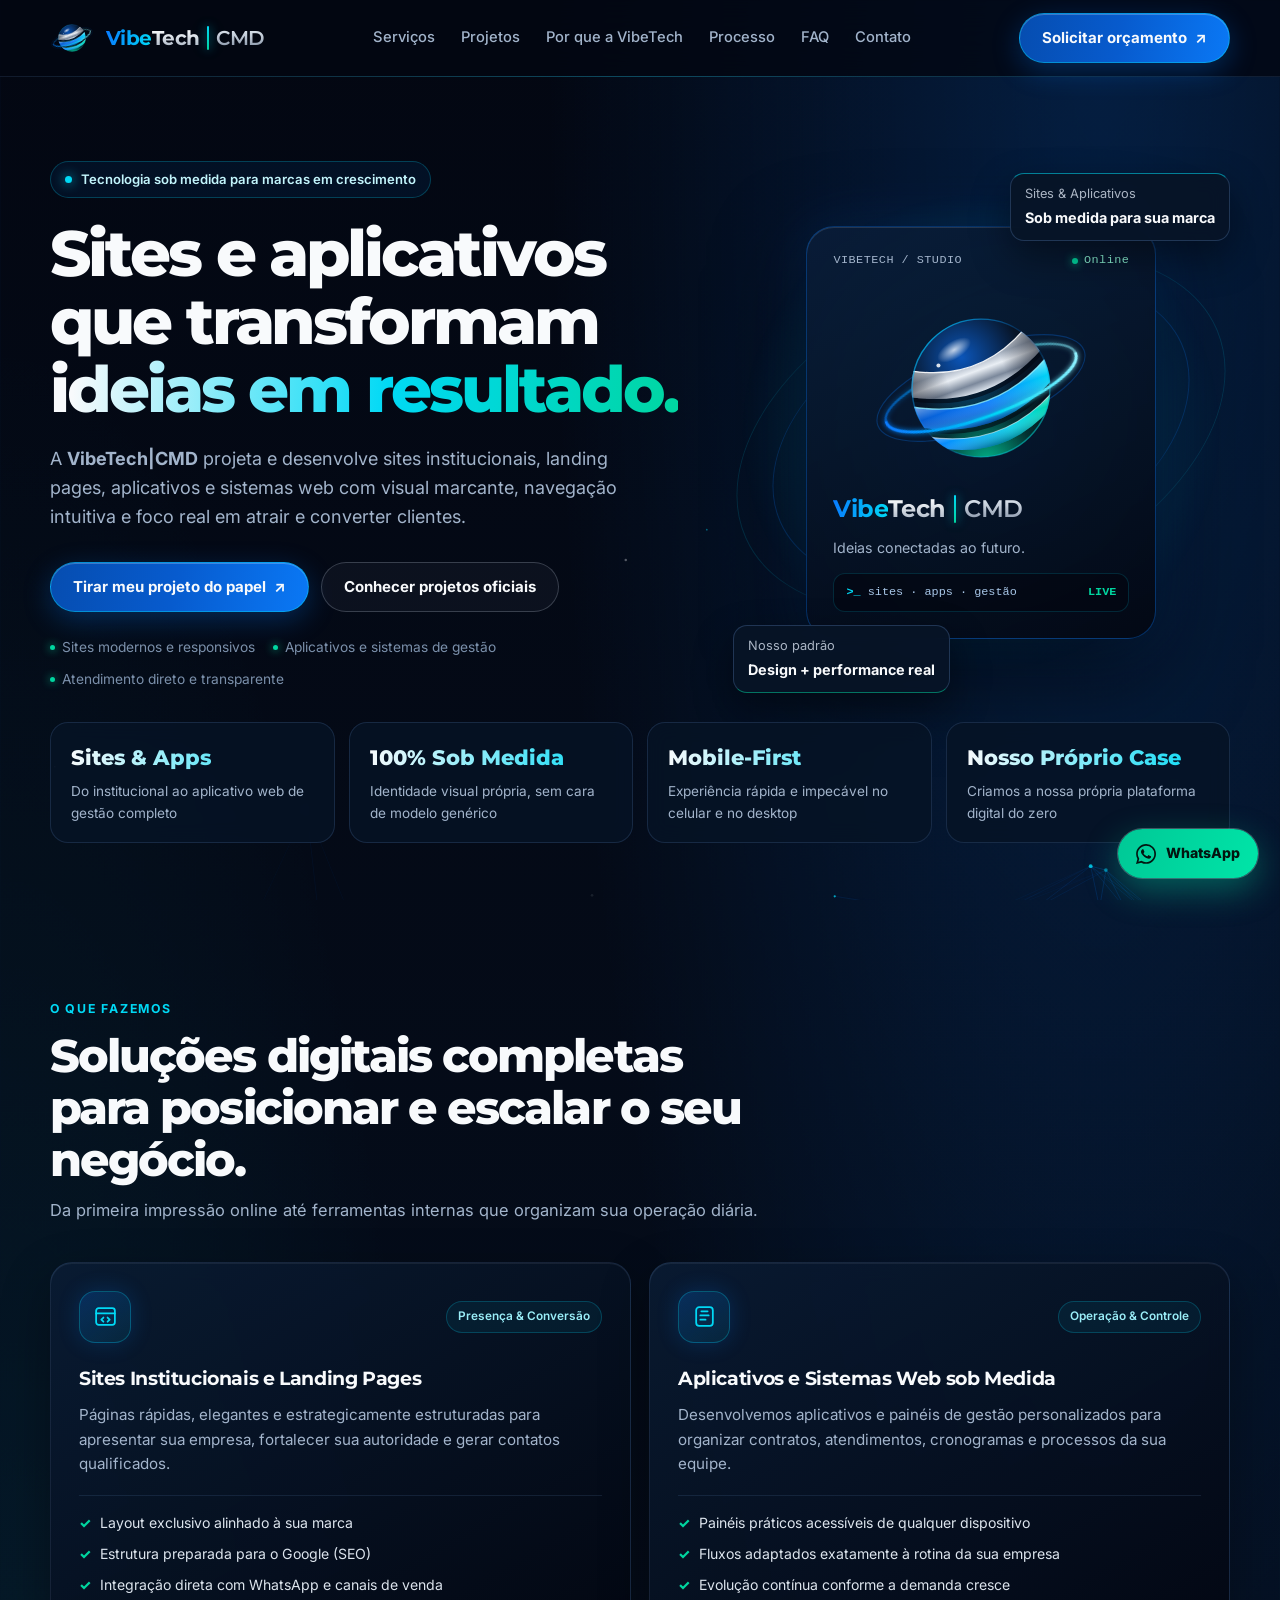
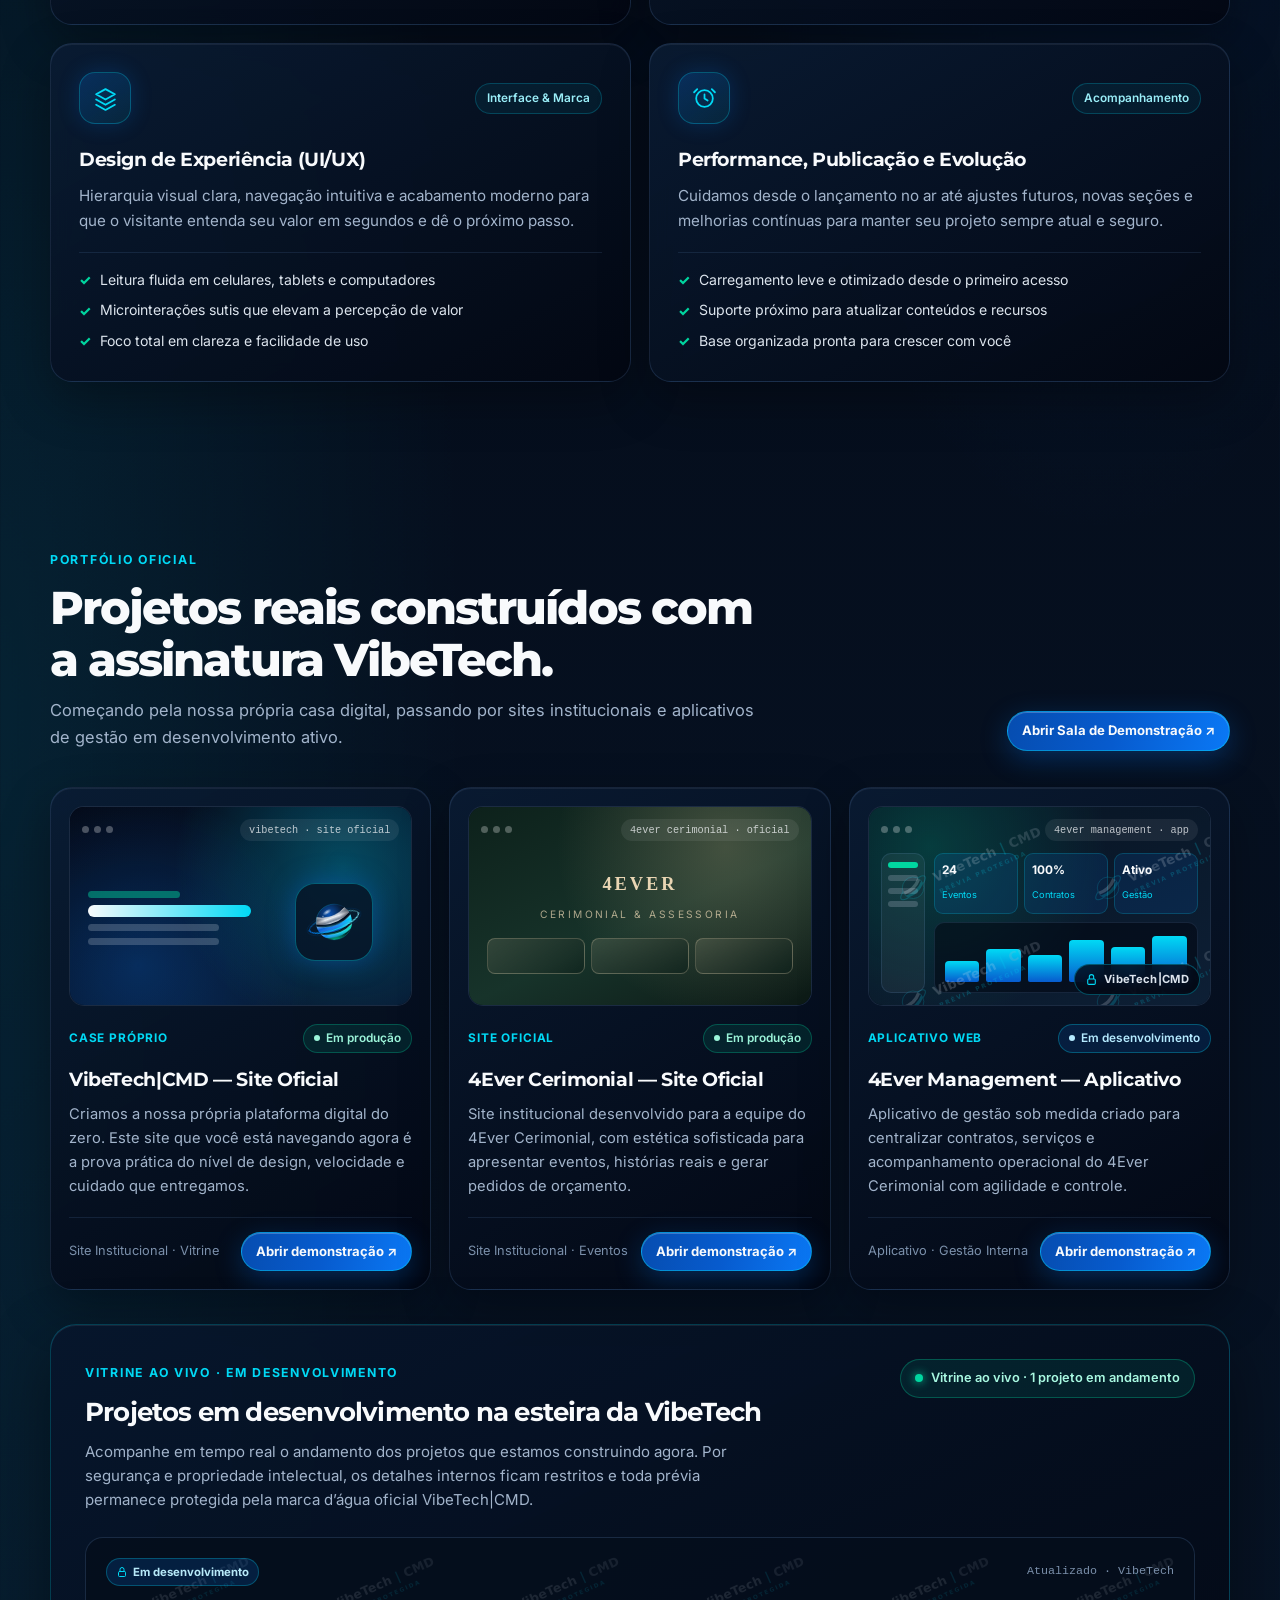
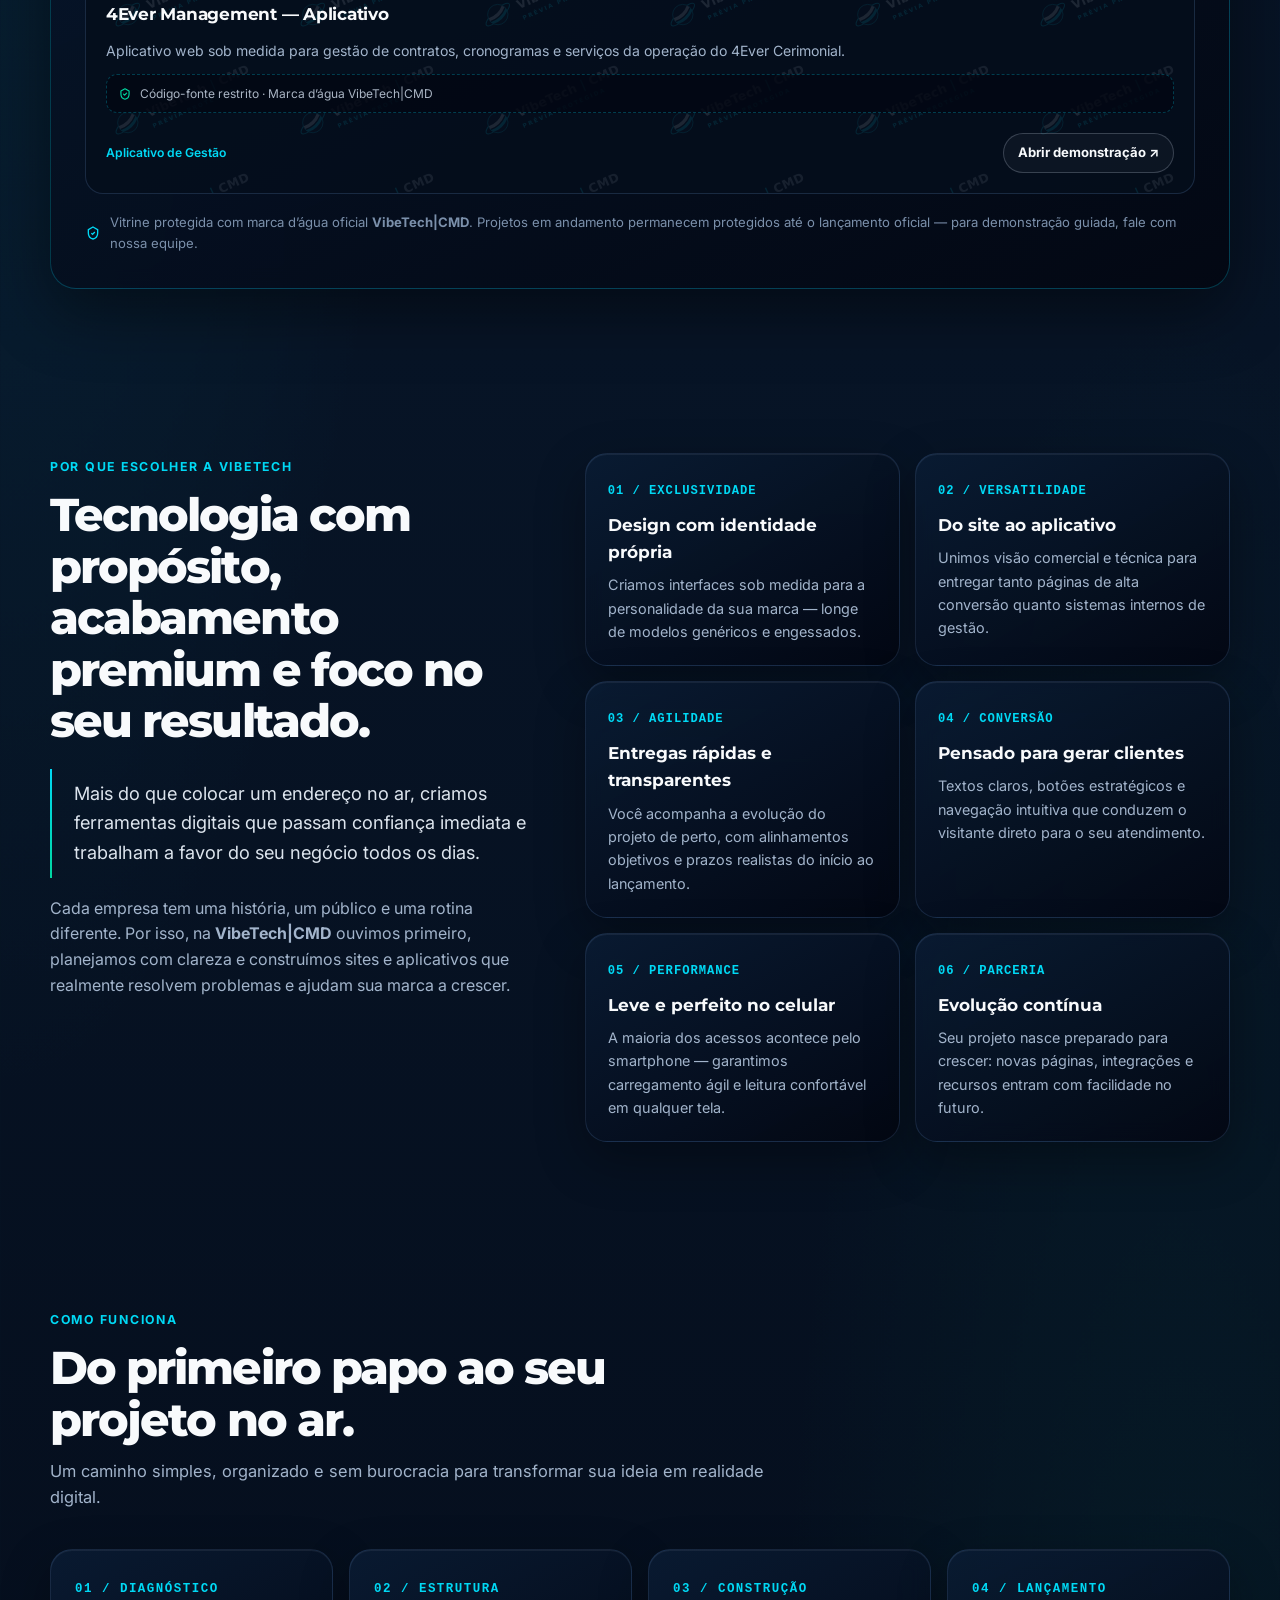
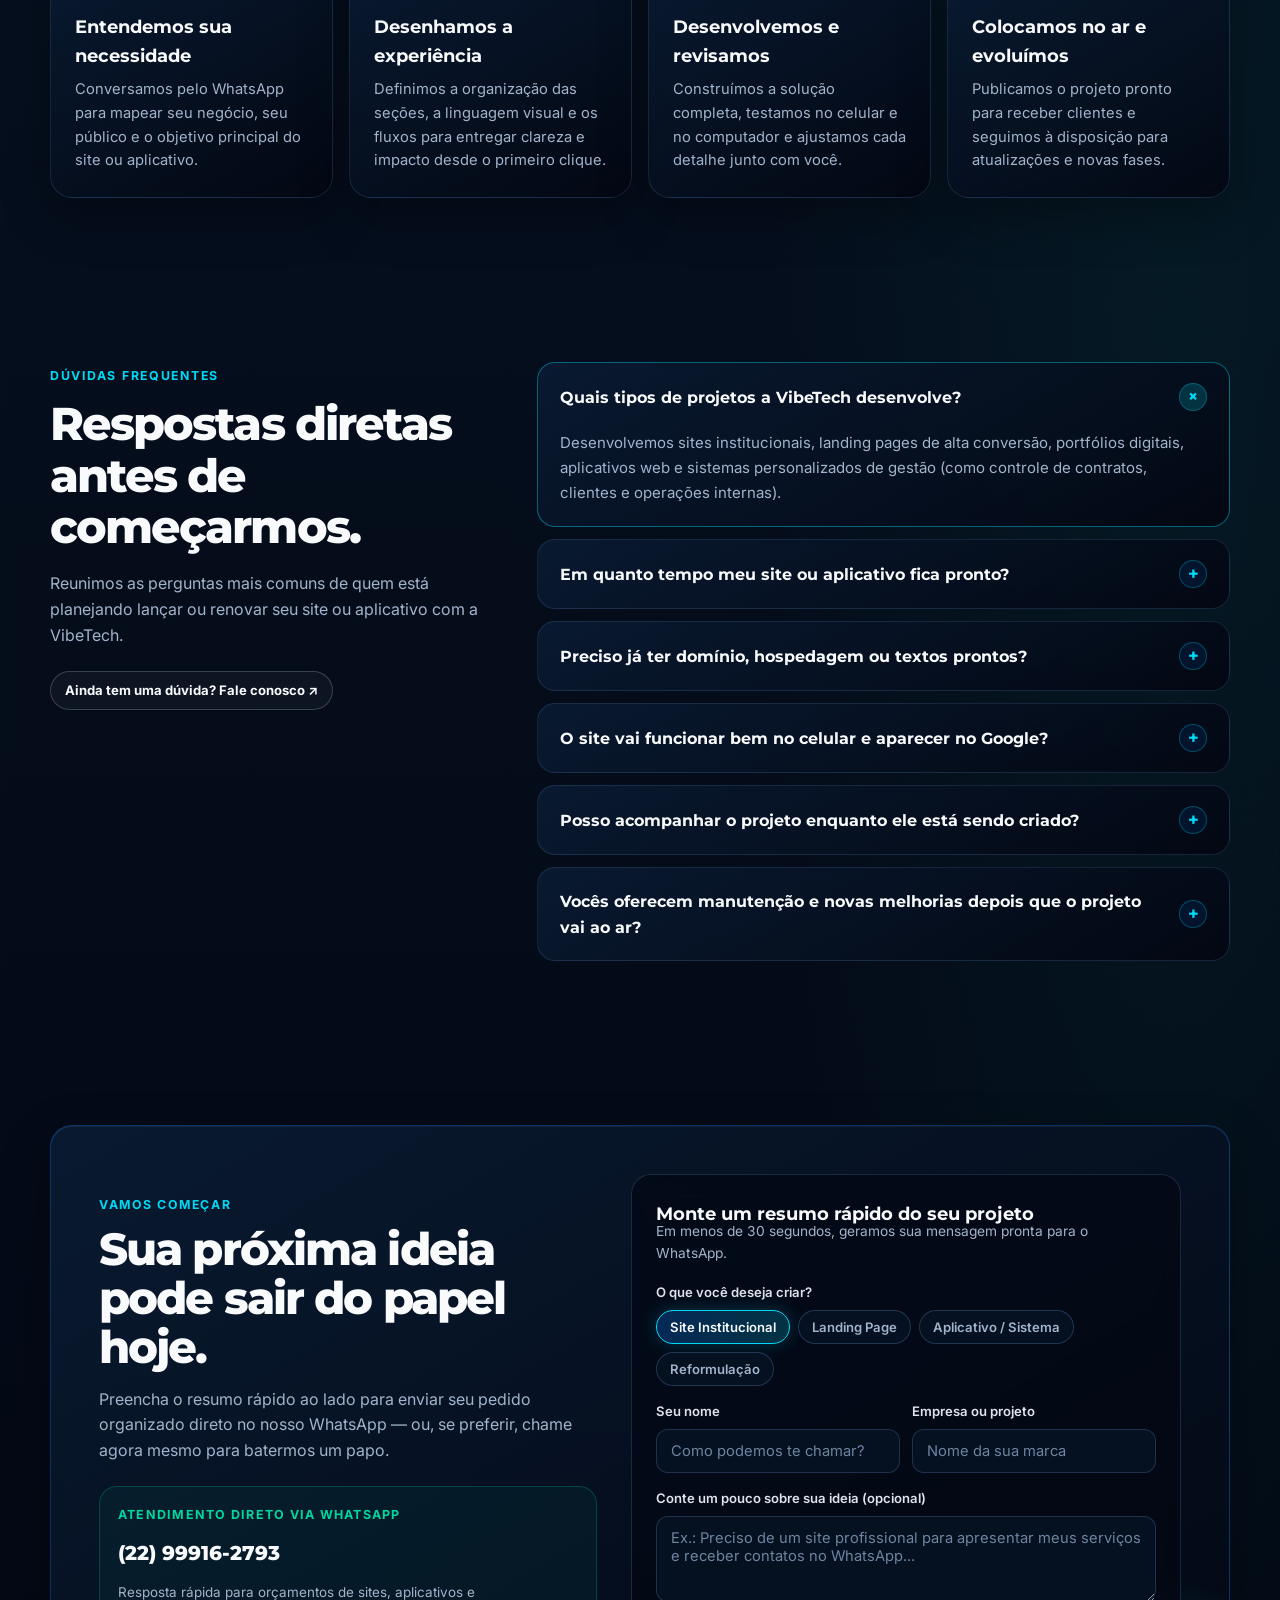
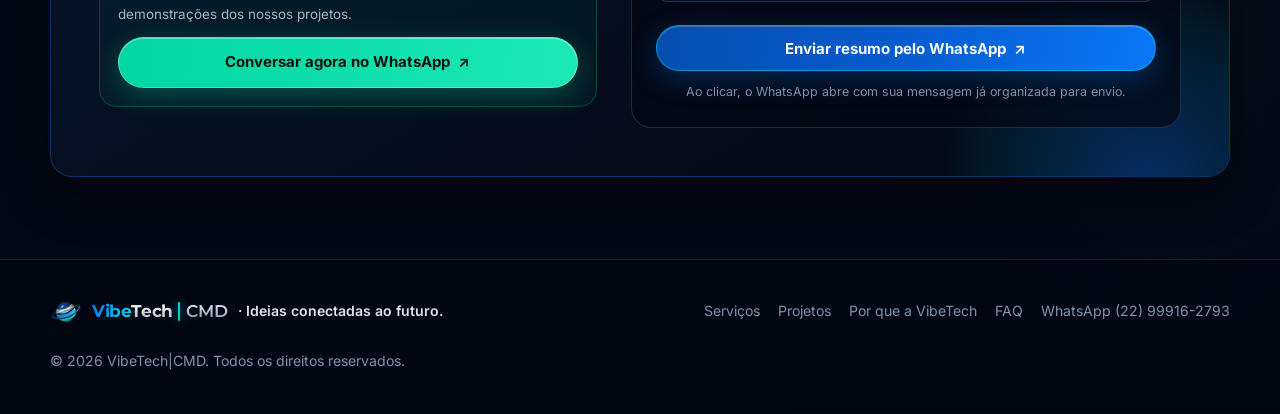
==== commit 51a4e37f: "Turbinar SEO e alternateName (VibeTech, VibeTech CMD, VibeTechCMD) para Google" ====
--- a/index.html
+++ b/index.html
@@ -4,10 +4,10 @@
   <meta charset="utf-8">
   <meta name="viewport" content="width=device-width, initial-scale=1">
   <meta name="theme-color" content="#030712">
-  <meta name="description" content="VibeTech|CMD — Criação de sites profissionais, web design moderno, landing pages e aplicativos web sob medida para empresas que querem crescer no Google e vender mais.">
-  <meta name="keywords" content="VibeTech, VibeTech CMD, criação de sites, web design, desenvolvimento de sites, landing page profissional, criação de aplicativos, sistemas web sob medida">
-  <meta name="robots" content="index, follow, max-image-preview:large">
-  <title>VibeTech|CMD — Criação de Sites, Web Design e Aplicativos sob Medida</title>
+  <meta name="description" content="VibeTech CMD (VibeTech|CMD) — Criação de sites profissionais, web design moderno, landing pages e aplicativos web sob medida para empresas que querem crescer no Google e vender mais.">
+  <meta name="keywords" content="VibeTech, VibeTech CMD, VibeTechCMD, Vibe Tech, Vibe Tech CMD, criação de sites, web design, desenvolvimento de sites, landing page profissional, criação de aplicativos, sistemas web sob medida, Macaé RJ">
+  <meta name="robots" content="index, follow, max-image-preview:large, max-snippet:-1, max-video-preview:-1">
+  <title>VibeTech CMD (VibeTech|CMD) — Criação de Sites, Web Design e Aplicativos</title>
   <link rel="canonical" href="https://vibetechcmd.com.br/">
 
   <!-- Favicon oficial VibeTech|CMD -->
@@ -38,13 +38,19 @@
           "@type": "ProfessionalService",
           "@id": "https://vibetechcmd.com.br/#organization",
           "name": "VibeTech|CMD",
-          "alternateName": "VibeTech",
+          "alternateName": ["VibeTech", "VibeTech CMD", "VibeTechCMD", "Vibe Tech", "Vibe Tech CMD"],
           "url": "https://vibetechcmd.com.br/",
           "logo": "https://vibetechcmd.com.br/assets/vibetech-logo.svg",
           "image": "https://vibetechcmd.com.br/assets/VibeTech-banner.png",
-          "description": "Empresa especializada em criação de sites profissionais, web design moderno, landing pages, aplicativos web e soluções digitais sob medida.",
+          "description": "VibeTech CMD (VibeTech): empresa especializada em criação de sites profissionais, web design moderno, landing pages, aplicativos web e soluções digitais sob medida.",
           "telephone": "+55-22-99916-2793",
           "priceRange": "$$",
+          "address": {
+            "@type": "PostalAddress",
+            "addressLocality": "Macaé",
+            "addressRegion": "RJ",
+            "addressCountry": "BR"
+          },
           "serviceType": [
             "Criação de Sites",
             "Web Design",
@@ -52,10 +58,13 @@
             "Desenvolvimento de Aplicativos Web",
             "Sistemas de Gestão sob Medida"
           ],
-          "areaServed": {
-            "@type": "Country",
-            "name": "Brasil"
-          },
+          "areaServed": [
+            { "@type": "City", "name": "Macaé" },
+            { "@type": "Country", "name": "Brasil" }
+          ],
+          "sameAs": [
+            "https://github.com/VibeTech-CMD"
+          ],
           "contactPoint": {
             "@type": "ContactPoint",
             "telephone": "+55-22-99916-2793",
@@ -68,6 +77,7 @@
           "@id": "https://vibetechcmd.com.br/#website",
           "url": "https://vibetechcmd.com.br/",
           "name": "VibeTech|CMD",
+          "alternateName": ["VibeTech", "VibeTech CMD", "VibeTechCMD", "Vibe Tech", "Vibe Tech CMD"],
           "inLanguage": "pt-BR",
           "publisher": {
             "@id": "https://vibetechcmd.com.br/#organization"
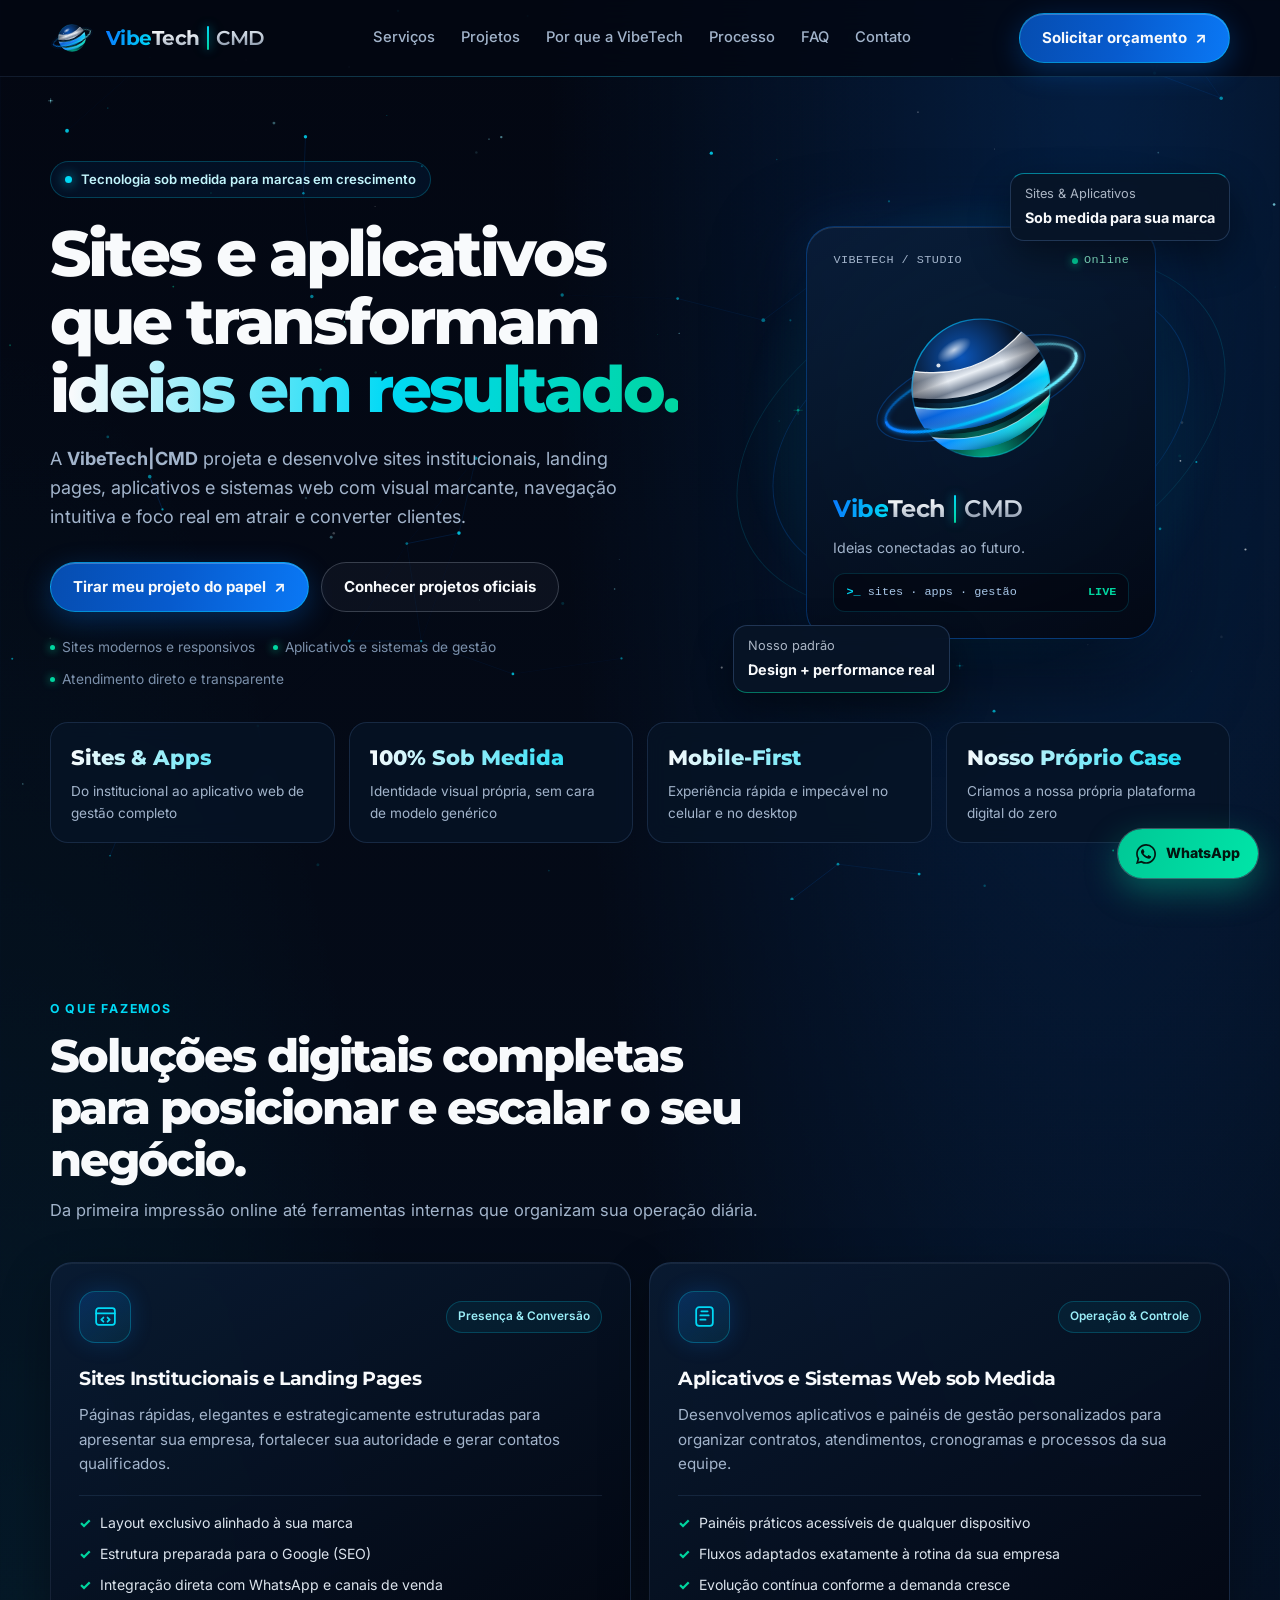
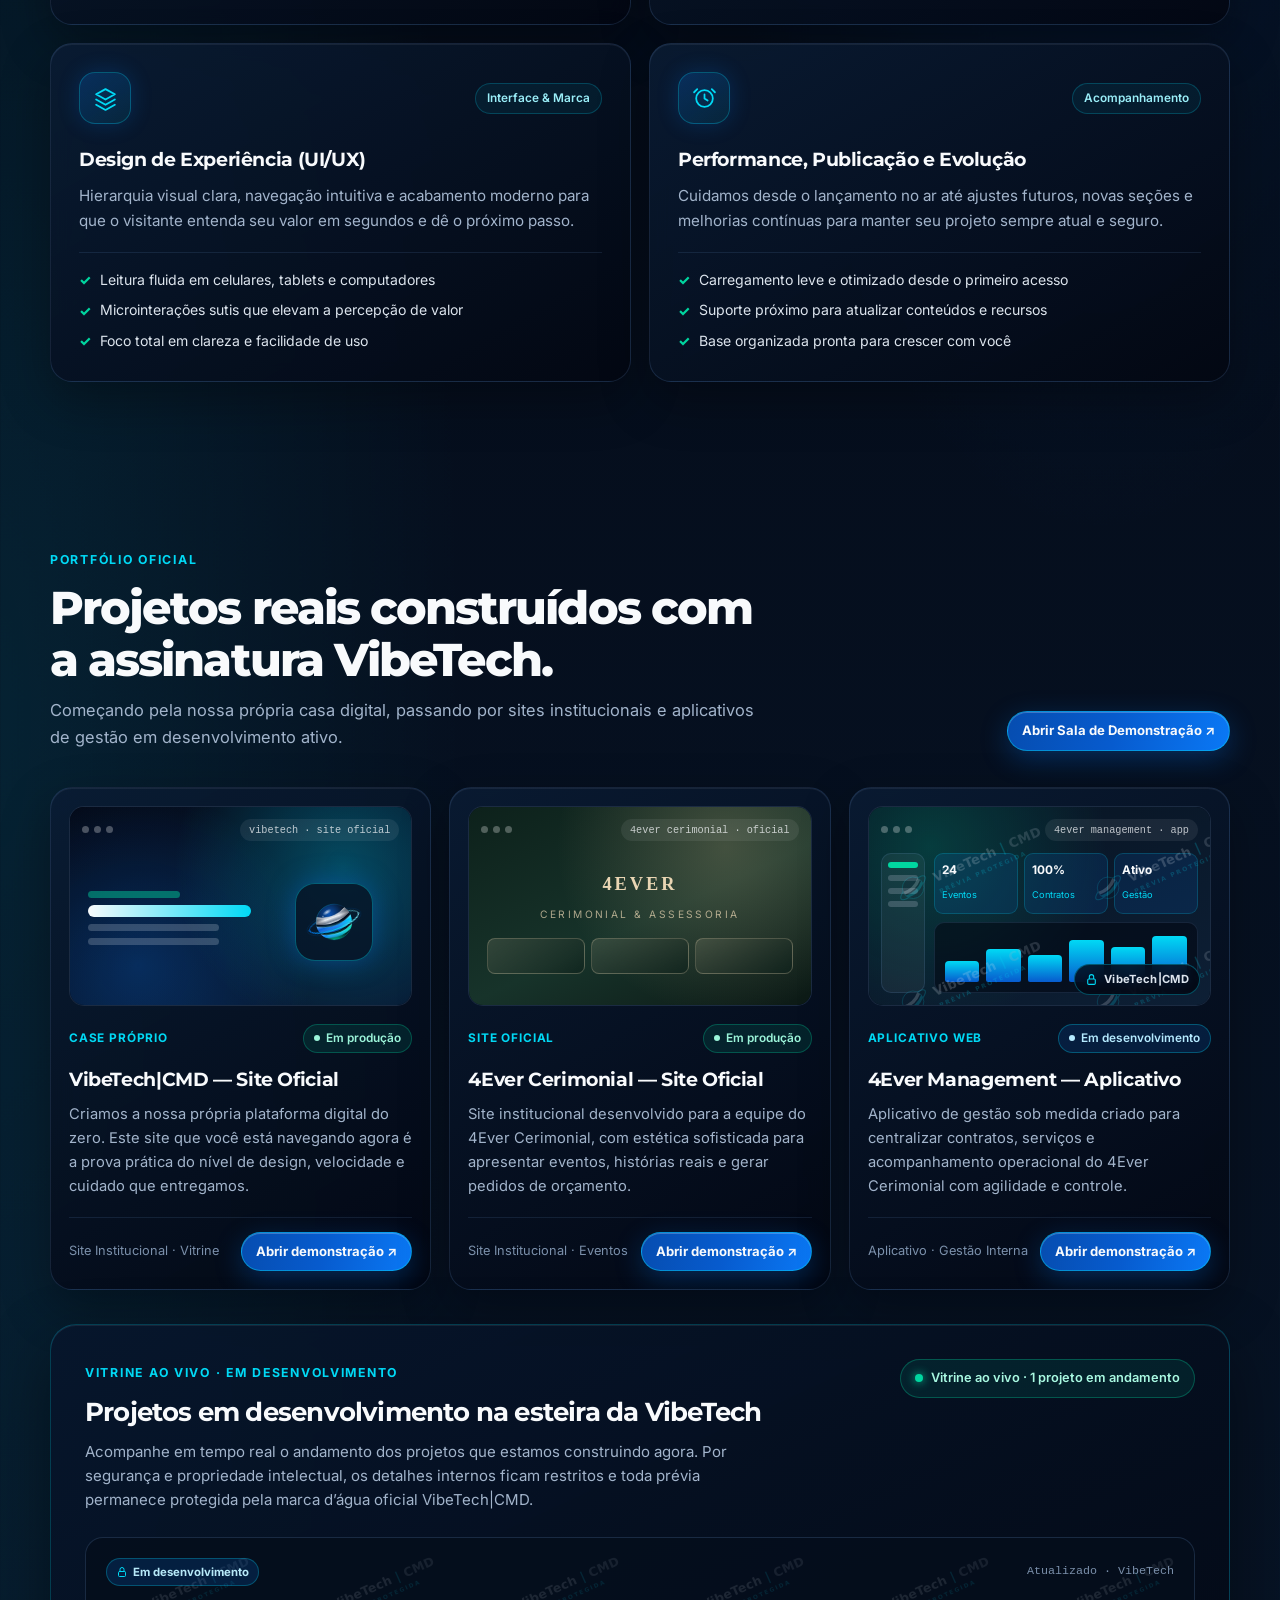
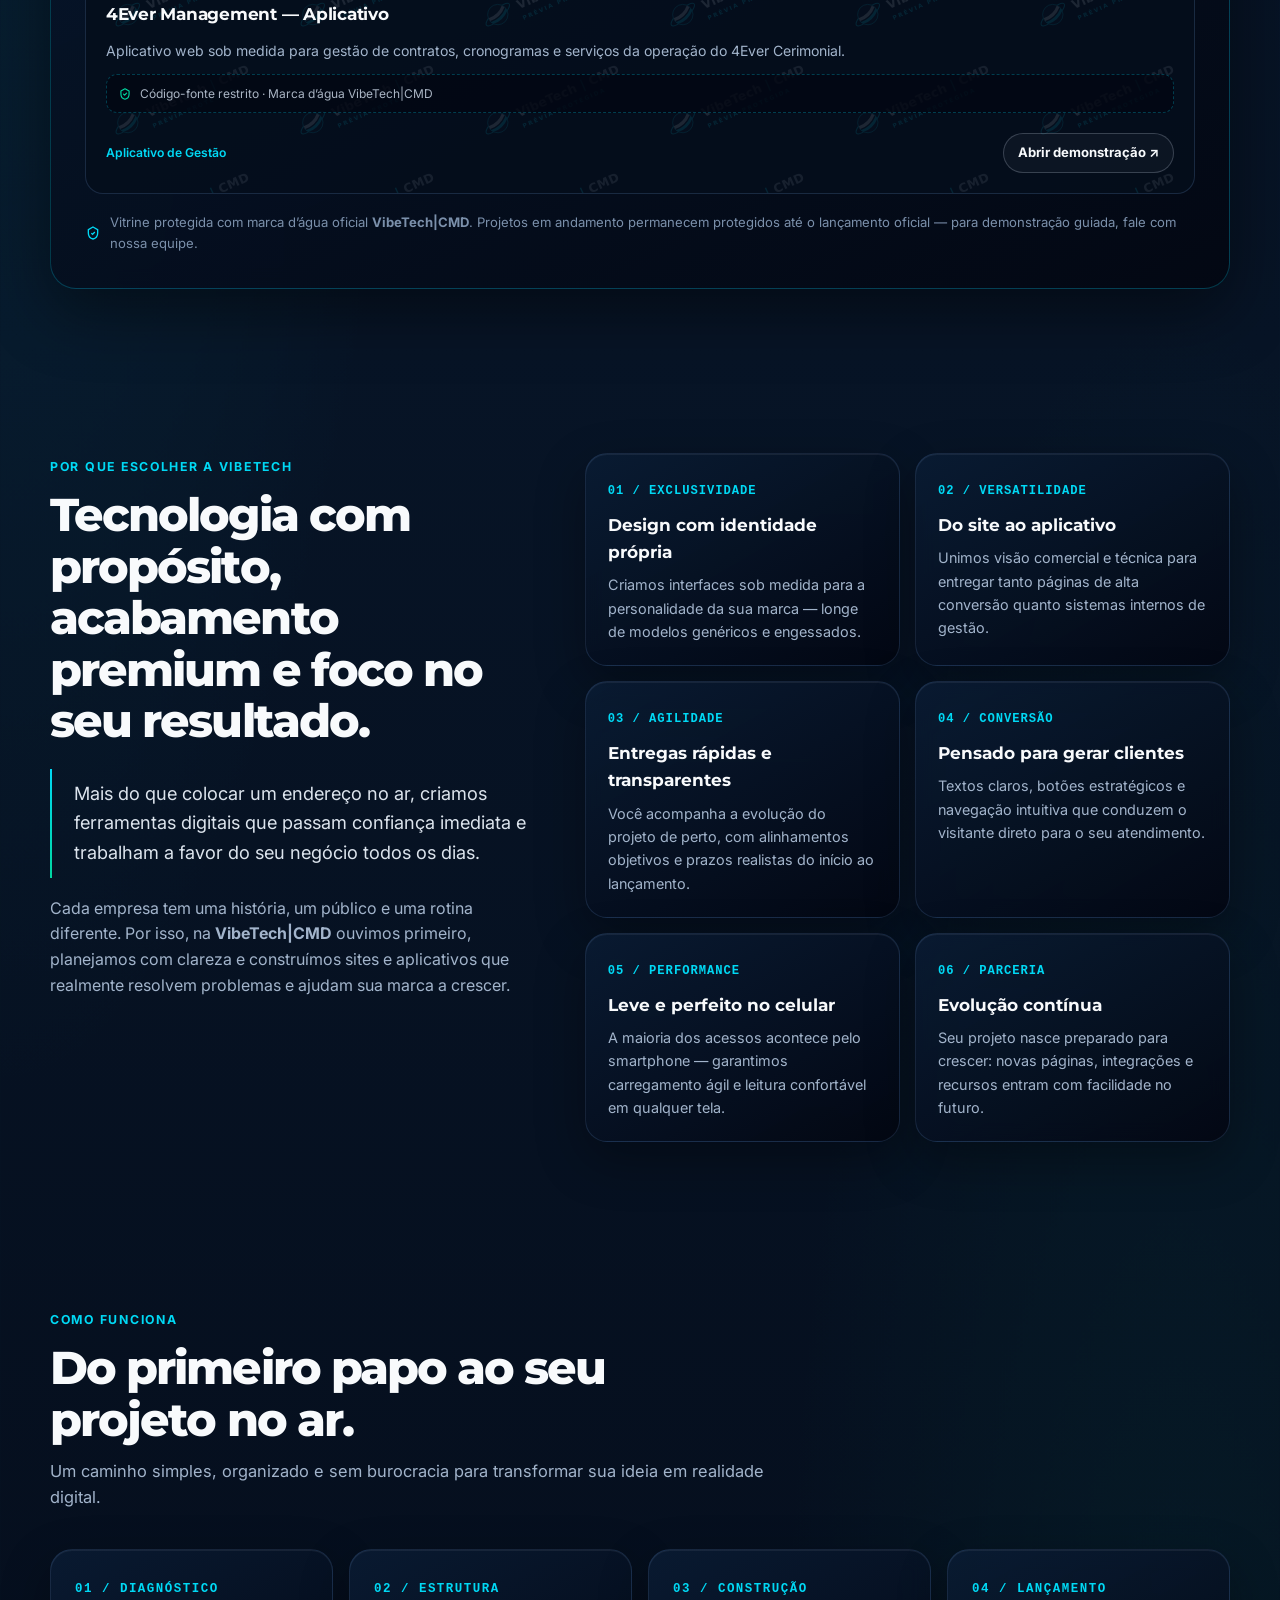
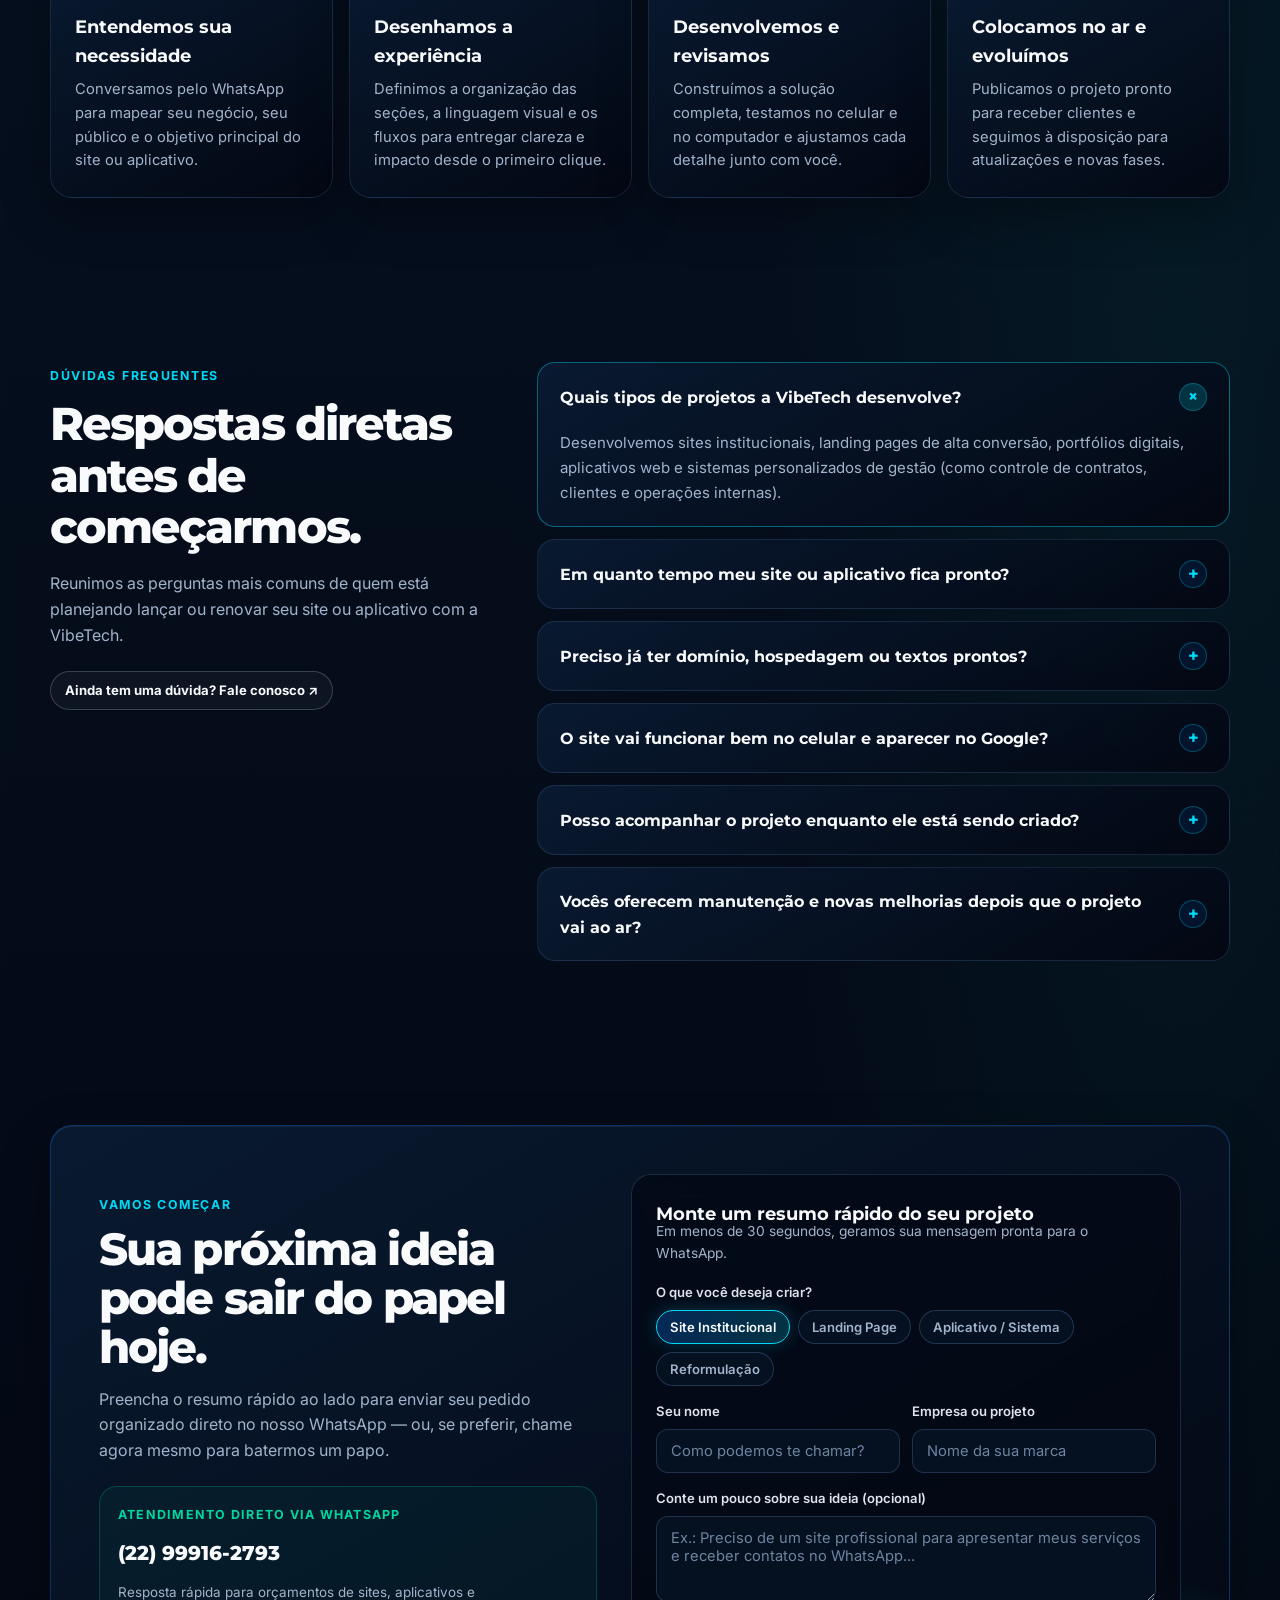
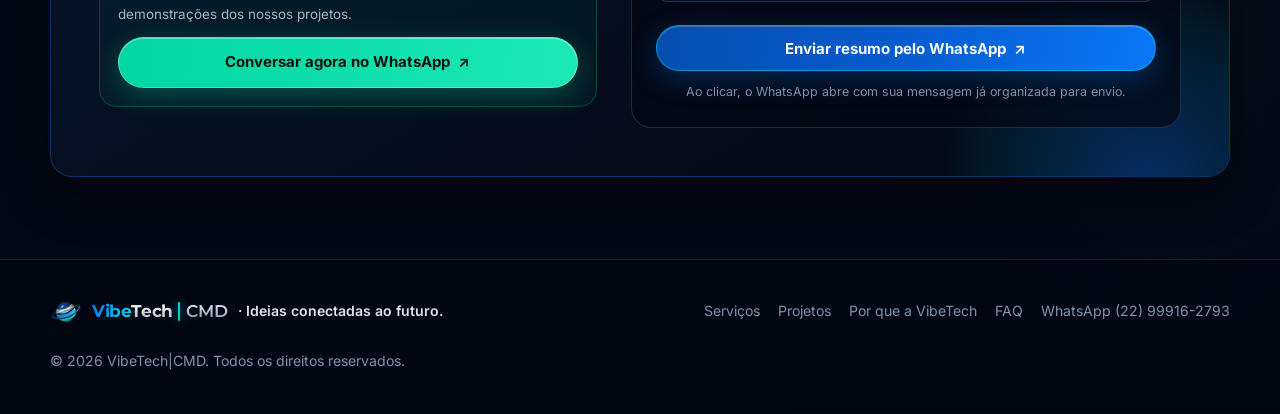
==== commit 30569f64: "seo: prioriza marca VibeTech no Google e impede indexacao separada de preview.html/demo" ====
--- a/index.html
+++ b/index.html
@@ -4,10 +4,10 @@
   <meta charset="utf-8">
   <meta name="viewport" content="width=device-width, initial-scale=1">
   <meta name="theme-color" content="#030712">
-  <meta name="description" content="VibeTech CMD (VibeTech|CMD) — Criação de sites profissionais, web design moderno, landing pages e aplicativos web sob medida para empresas que querem crescer no Google e vender mais.">
+  <meta name="description" content="VibeTech — Criação de sites profissionais, web design moderno, landing pages e aplicativos web sob medida em Macaé RJ e todo o Brasil. Conheça a VibeTech|CMD.">
   <meta name="keywords" content="VibeTech, VibeTech CMD, VibeTechCMD, Vibe Tech, Vibe Tech CMD, criação de sites, web design, desenvolvimento de sites, landing page profissional, criação de aplicativos, sistemas web sob medida, Macaé RJ">
   <meta name="robots" content="index, follow, max-image-preview:large, max-snippet:-1, max-video-preview:-1">
-  <title>VibeTech CMD (VibeTech|CMD) — Criação de Sites, Web Design e Aplicativos</title>
+  <title>VibeTech — Criação de Sites, Web Design e Aplicativos | VibeTech CMD</title>
   <link rel="canonical" href="https://vibetechcmd.com.br/">
 
   <!-- Favicon oficial VibeTech|CMD -->
@@ -17,8 +17,8 @@
   <meta property="og:type" content="website">
   <meta property="og:locale" content="pt_BR">
   <meta property="og:url" content="https://vibetechcmd.com.br/">
-  <meta property="og:site_name" content="VibeTech|CMD">
-  <meta property="og:title" content="VibeTech|CMD — Sites, Aplicativos e Experiências Digitais">
+  <meta property="og:site_name" content="VibeTech">
+  <meta property="og:title" content="VibeTech — Criação de Sites, Web Design e Aplicativos">
   <meta property="og:description" content="Desenvolvemos sites modernos, aplicativos web e sistemas sob medida para marcas que querem crescer com autoridade no digital.">
   <meta property="og:image" content="https://vibetechcmd.com.br/assets/VibeTech-banner.png">
   <meta property="og:image:width" content="1200">
@@ -37,12 +37,12 @@
         {
           "@type": "ProfessionalService",
           "@id": "https://vibetechcmd.com.br/#organization",
-          "name": "VibeTech|CMD",
-          "alternateName": ["VibeTech", "VibeTech CMD", "VibeTechCMD", "Vibe Tech", "Vibe Tech CMD"],
+          "name": "VibeTech",
+          "alternateName": ["VibeTech|CMD", "VibeTech CMD", "VibeTechCMD", "Vibe Tech", "Vibe Tech CMD"],
           "url": "https://vibetechcmd.com.br/",
           "logo": "https://vibetechcmd.com.br/assets/vibetech-logo.svg",
           "image": "https://vibetechcmd.com.br/assets/VibeTech-banner.png",
-          "description": "VibeTech CMD (VibeTech): empresa especializada em criação de sites profissionais, web design moderno, landing pages, aplicativos web e soluções digitais sob medida.",
+          "description": "VibeTech (VibeTech|CMD): empresa especializada em criação de sites profissionais, web design moderno, landing pages, aplicativos web e soluções digitais sob medida.",
           "telephone": "+55-22-99916-2793",
           "priceRange": "$$",
           "address": {
@@ -76,8 +76,8 @@
           "@type": "WebSite",
           "@id": "https://vibetechcmd.com.br/#website",
           "url": "https://vibetechcmd.com.br/",
-          "name": "VibeTech|CMD",
-          "alternateName": ["VibeTech", "VibeTech CMD", "VibeTechCMD", "Vibe Tech", "Vibe Tech CMD"],
+          "name": "VibeTech",
+          "alternateName": ["VibeTech|CMD", "VibeTech CMD", "VibeTechCMD", "Vibe Tech", "Vibe Tech CMD"],
           "inLanguage": "pt-BR",
           "publisher": {
             "@id": "https://vibetechcmd.com.br/#organization"
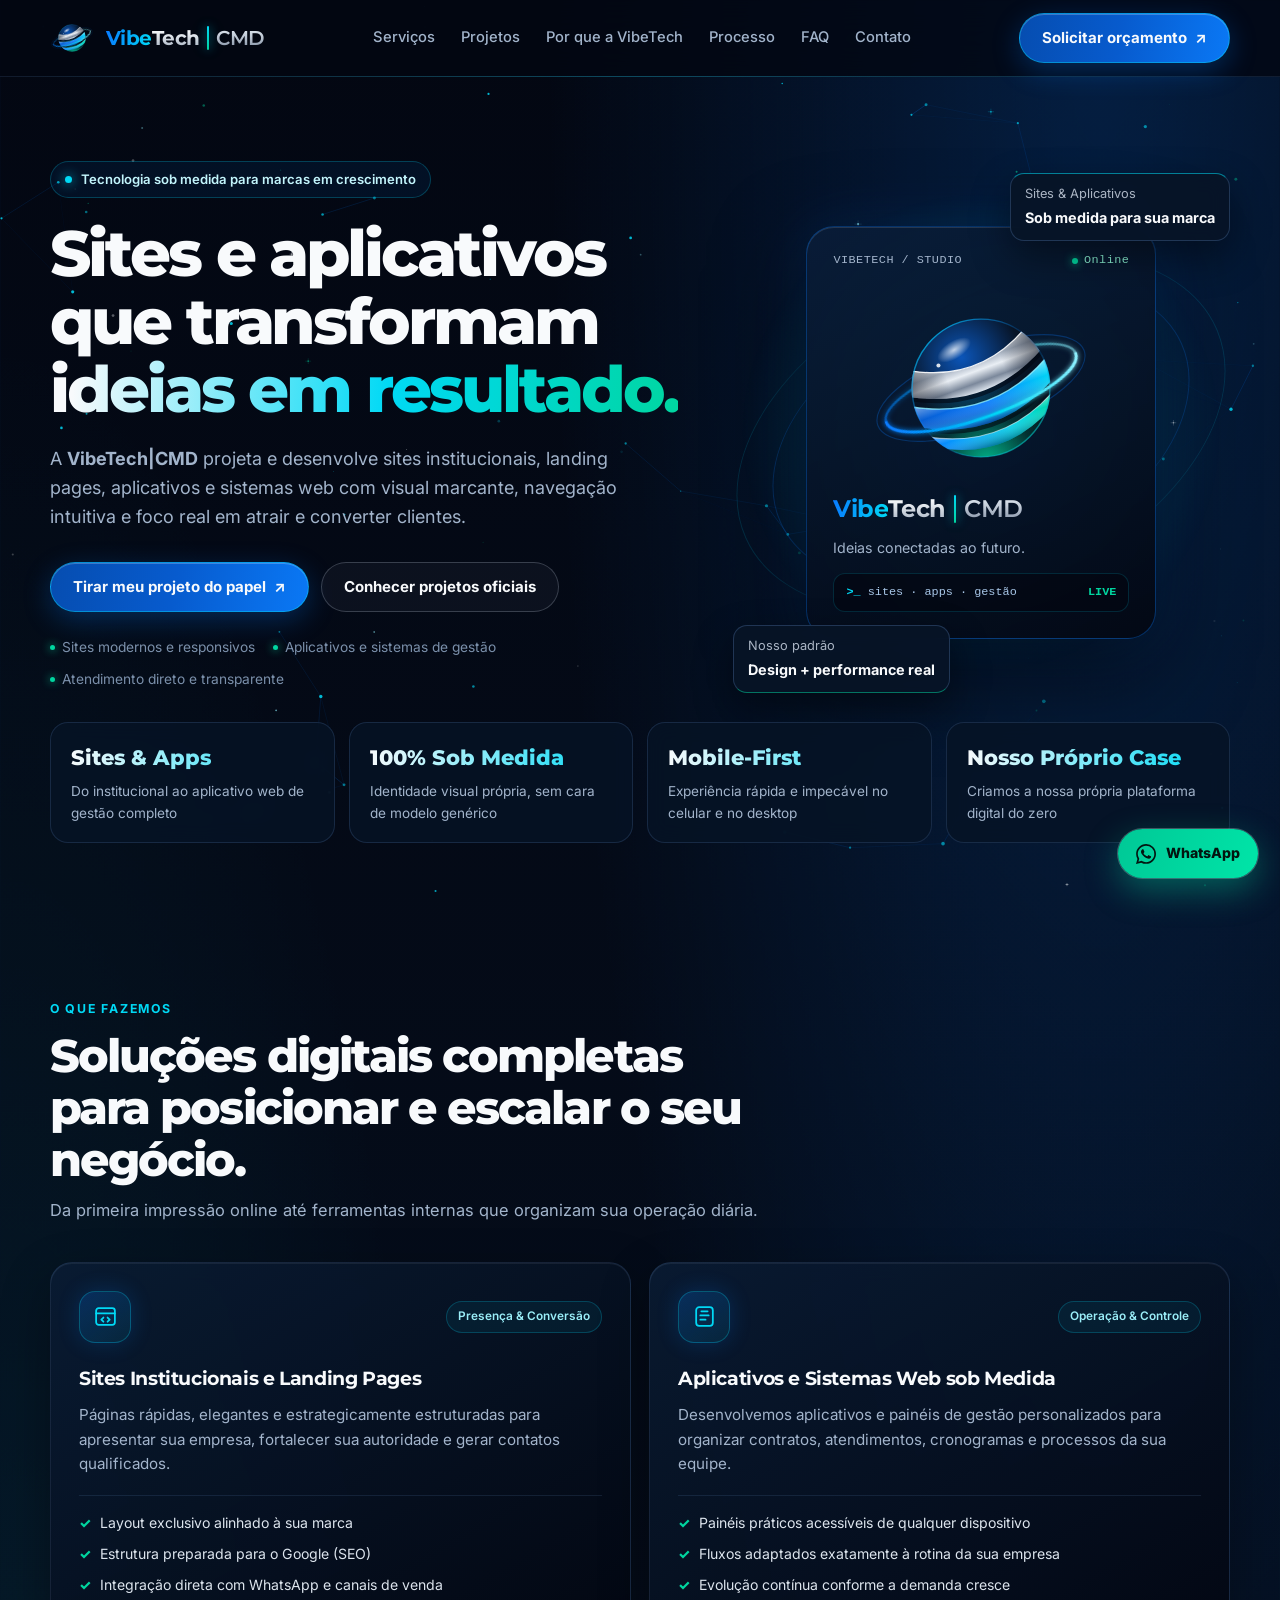
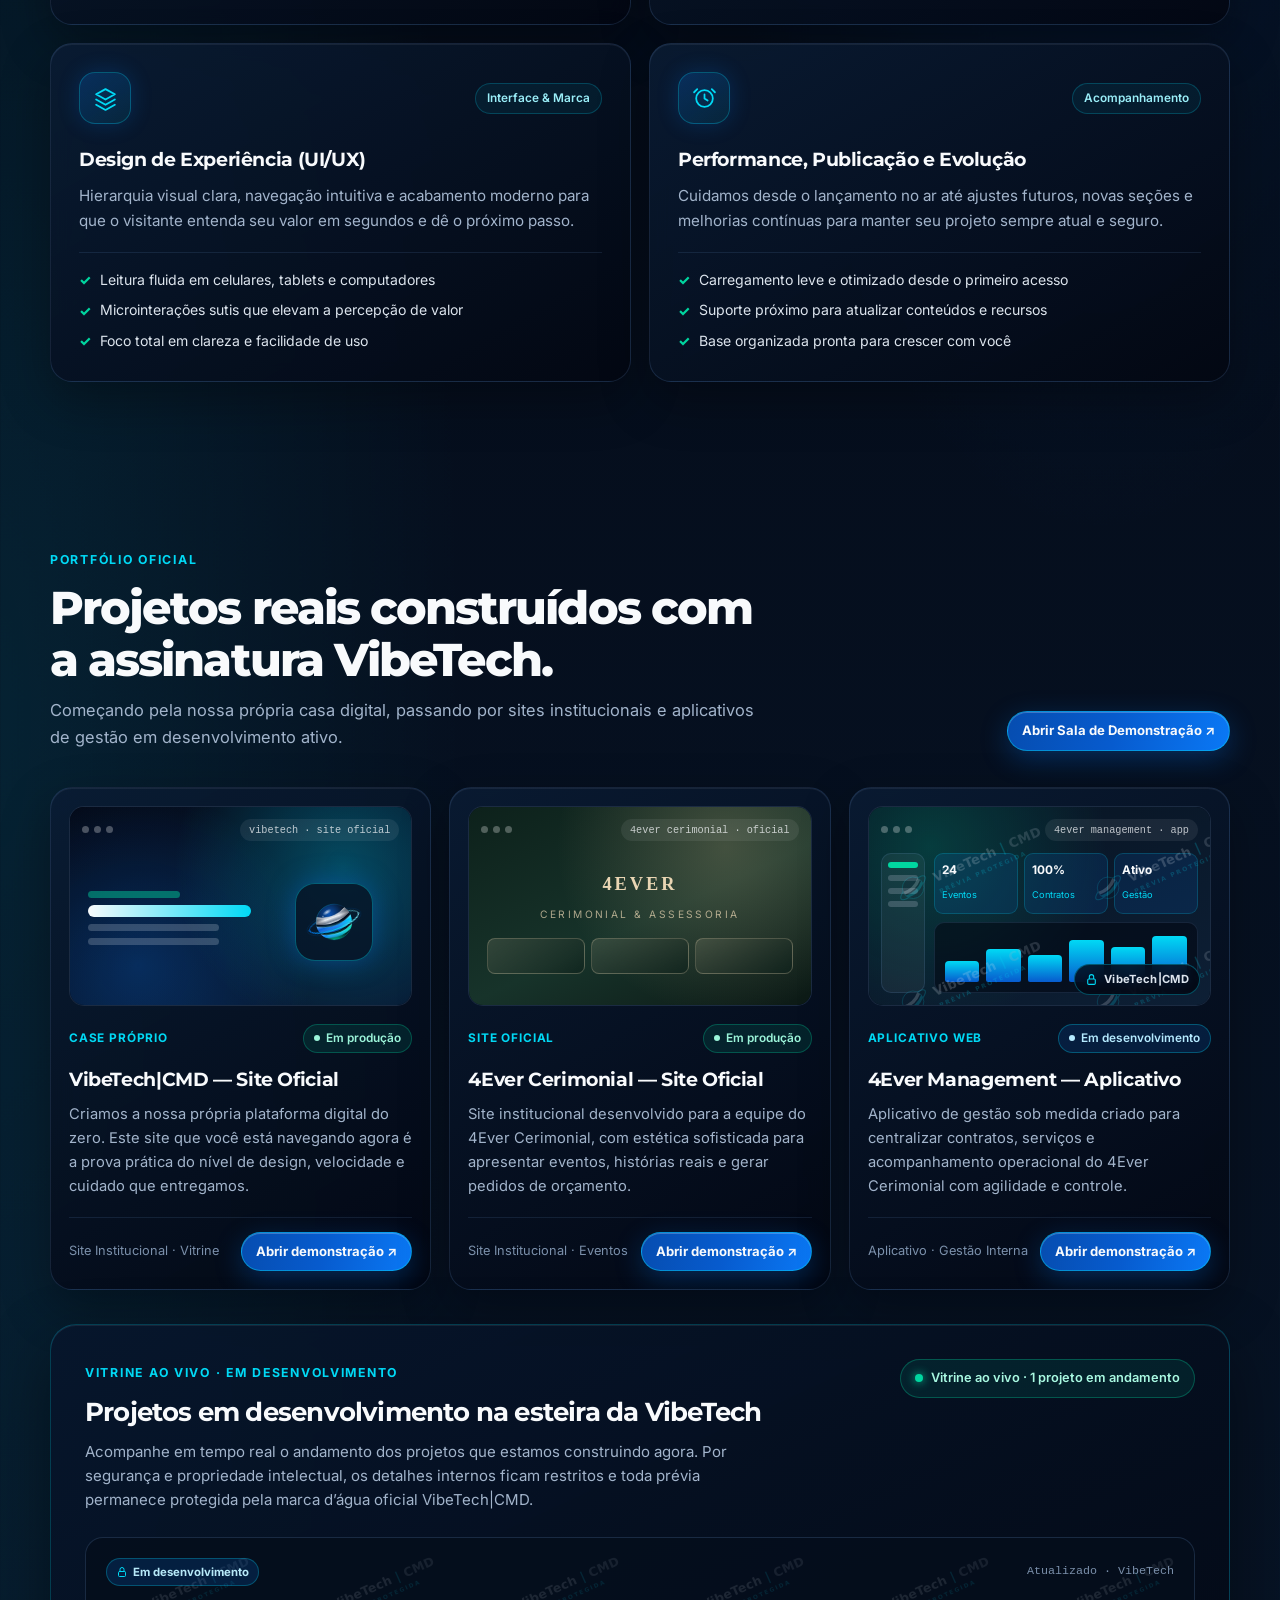
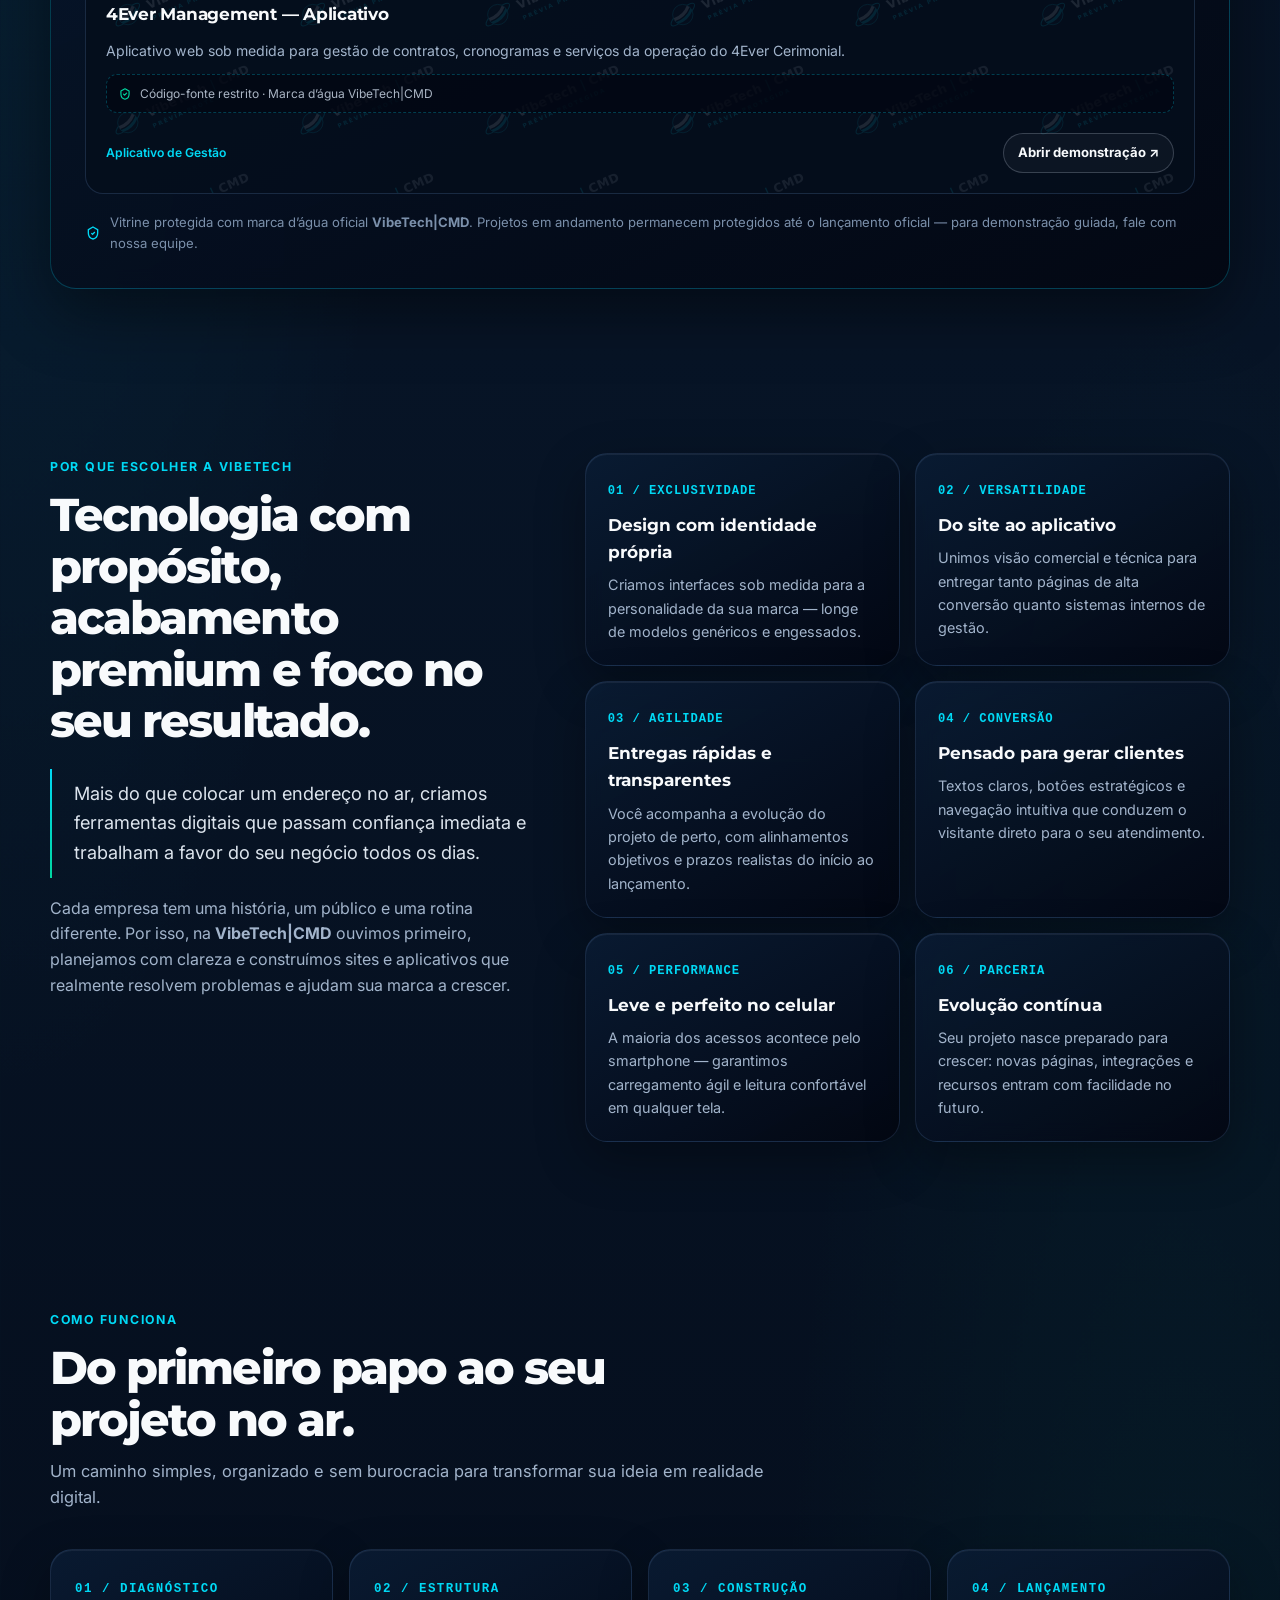
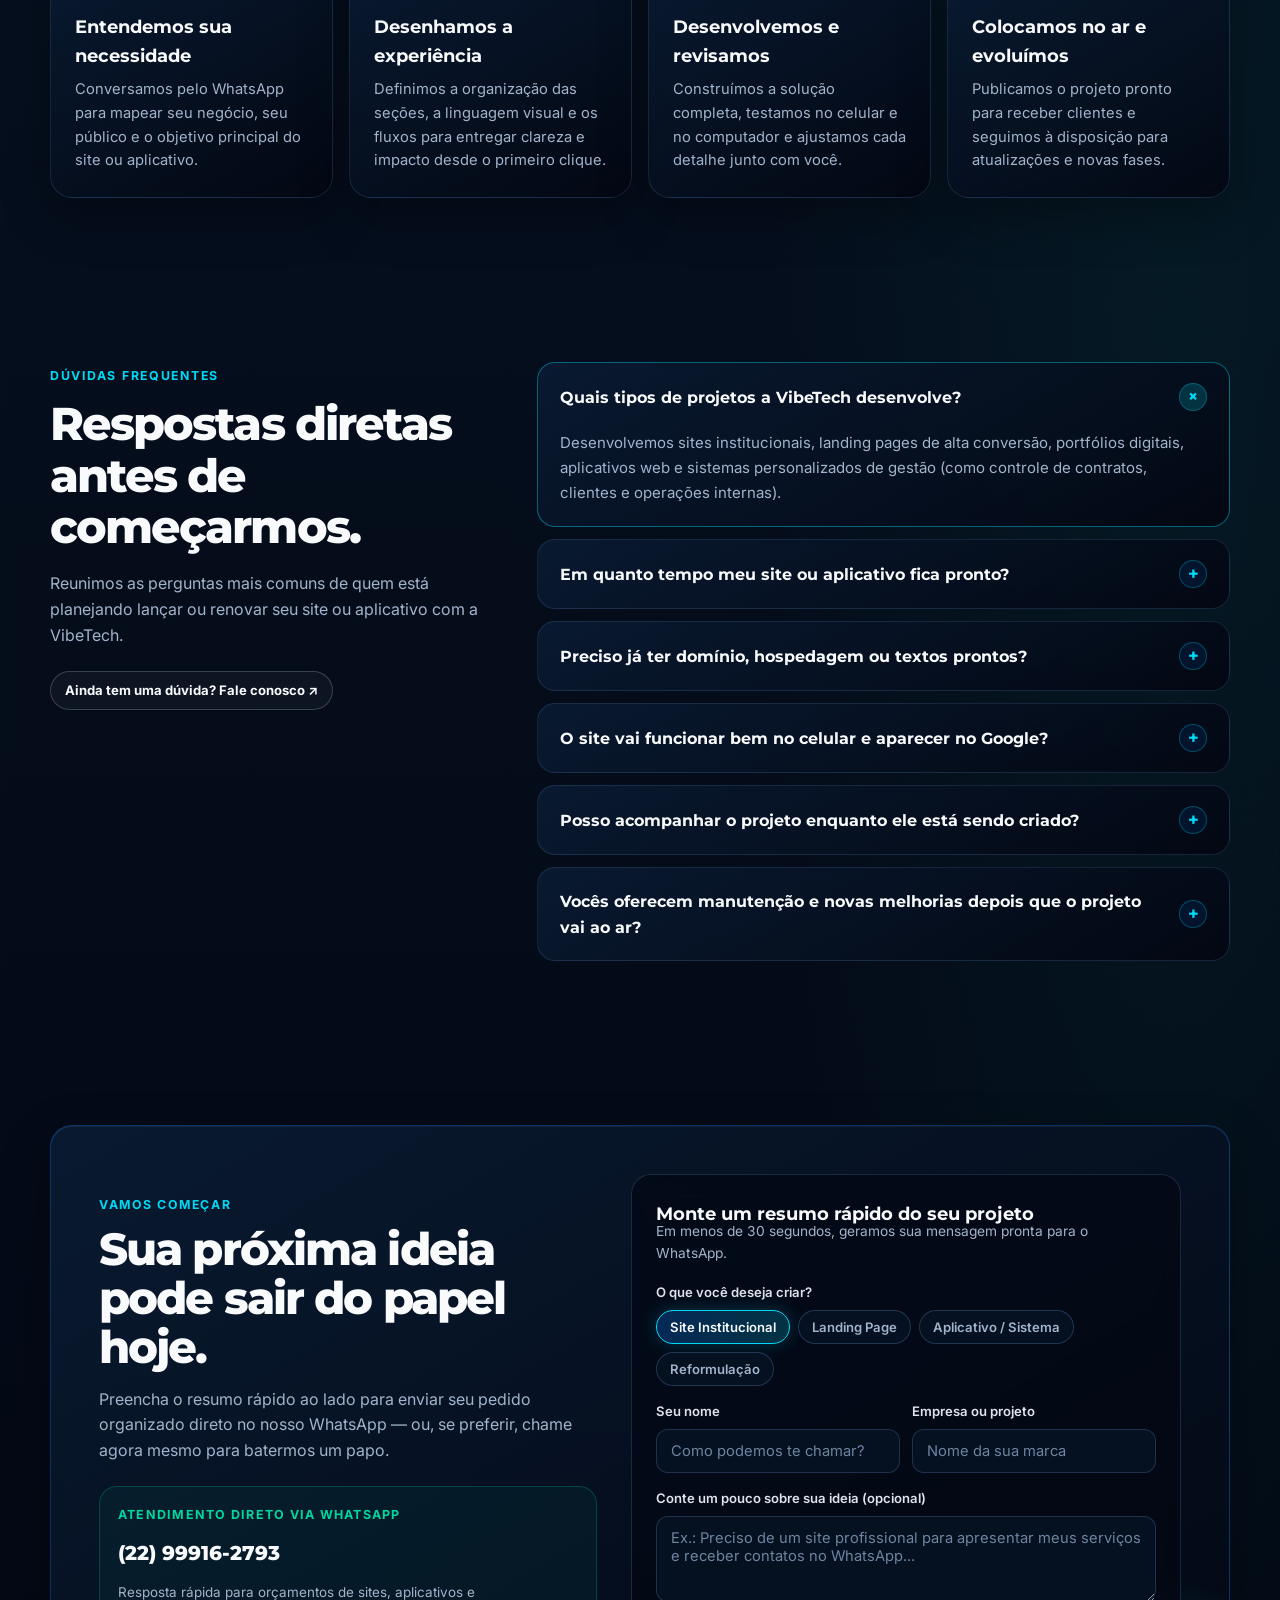
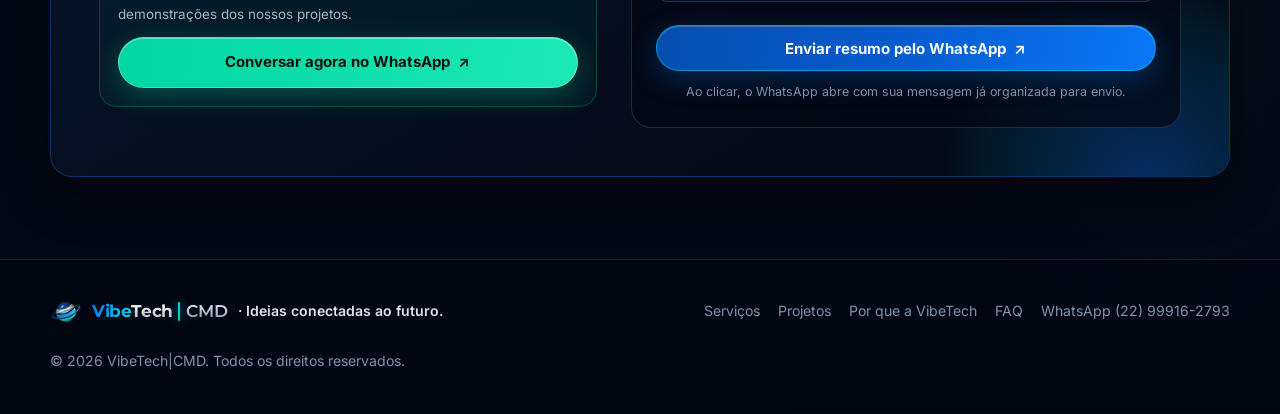
==== commit d6b2c2b6: "feat: cria favicon oficial com fundo gradiente azul/turquesa (48px, 192px, SVG e Apple Touch) para d" ====
--- a/index.html
+++ b/index.html
@@ -10,8 +10,11 @@
   <title>VibeTech — Criação de Sites, Web Design e Aplicativos | VibeTech CMD</title>
   <link rel="canonical" href="https://vibetechcmd.com.br/">
 
-  <!-- Favicon oficial VibeTech|CMD -->
-  <link rel="icon" type="image/svg+xml" href="assets/vibetech-logo.svg">
+  <!-- Favicon oficial VibeTech|CMD (fundo gradiente para destaque no Google Search e abas) -->
+  <link rel="icon" type="image/png" sizes="48x48" href="/assets/favicon-48.png">
+  <link rel="icon" type="image/png" sizes="192x192" href="/assets/favicon-192.png">
+  <link rel="icon" type="image/svg+xml" href="/assets/favicon.svg">
+  <link rel="apple-touch-icon" sizes="180x180" href="/assets/apple-touch-icon.png">
 
   <!-- Open Graph / Compartilhamento social (WhatsApp, LinkedIn, Instagram, X) -->
   <meta property="og:type" content="website">
@@ -40,7 +43,7 @@
           "name": "VibeTech",
           "alternateName": ["VibeTech|CMD", "VibeTech CMD", "VibeTechCMD", "Vibe Tech", "Vibe Tech CMD"],
           "url": "https://vibetechcmd.com.br/",
-          "logo": "https://vibetechcmd.com.br/assets/vibetech-logo.svg",
+          "logo": "https://vibetechcmd.com.br/assets/favicon-192.png",
           "image": "https://vibetechcmd.com.br/assets/VibeTech-banner.png",
           "description": "VibeTech (VibeTech|CMD): empresa especializada em criação de sites profissionais, web design moderno, landing pages, aplicativos web e soluções digitais sob medida.",
           "telephone": "+55-22-99916-2793",
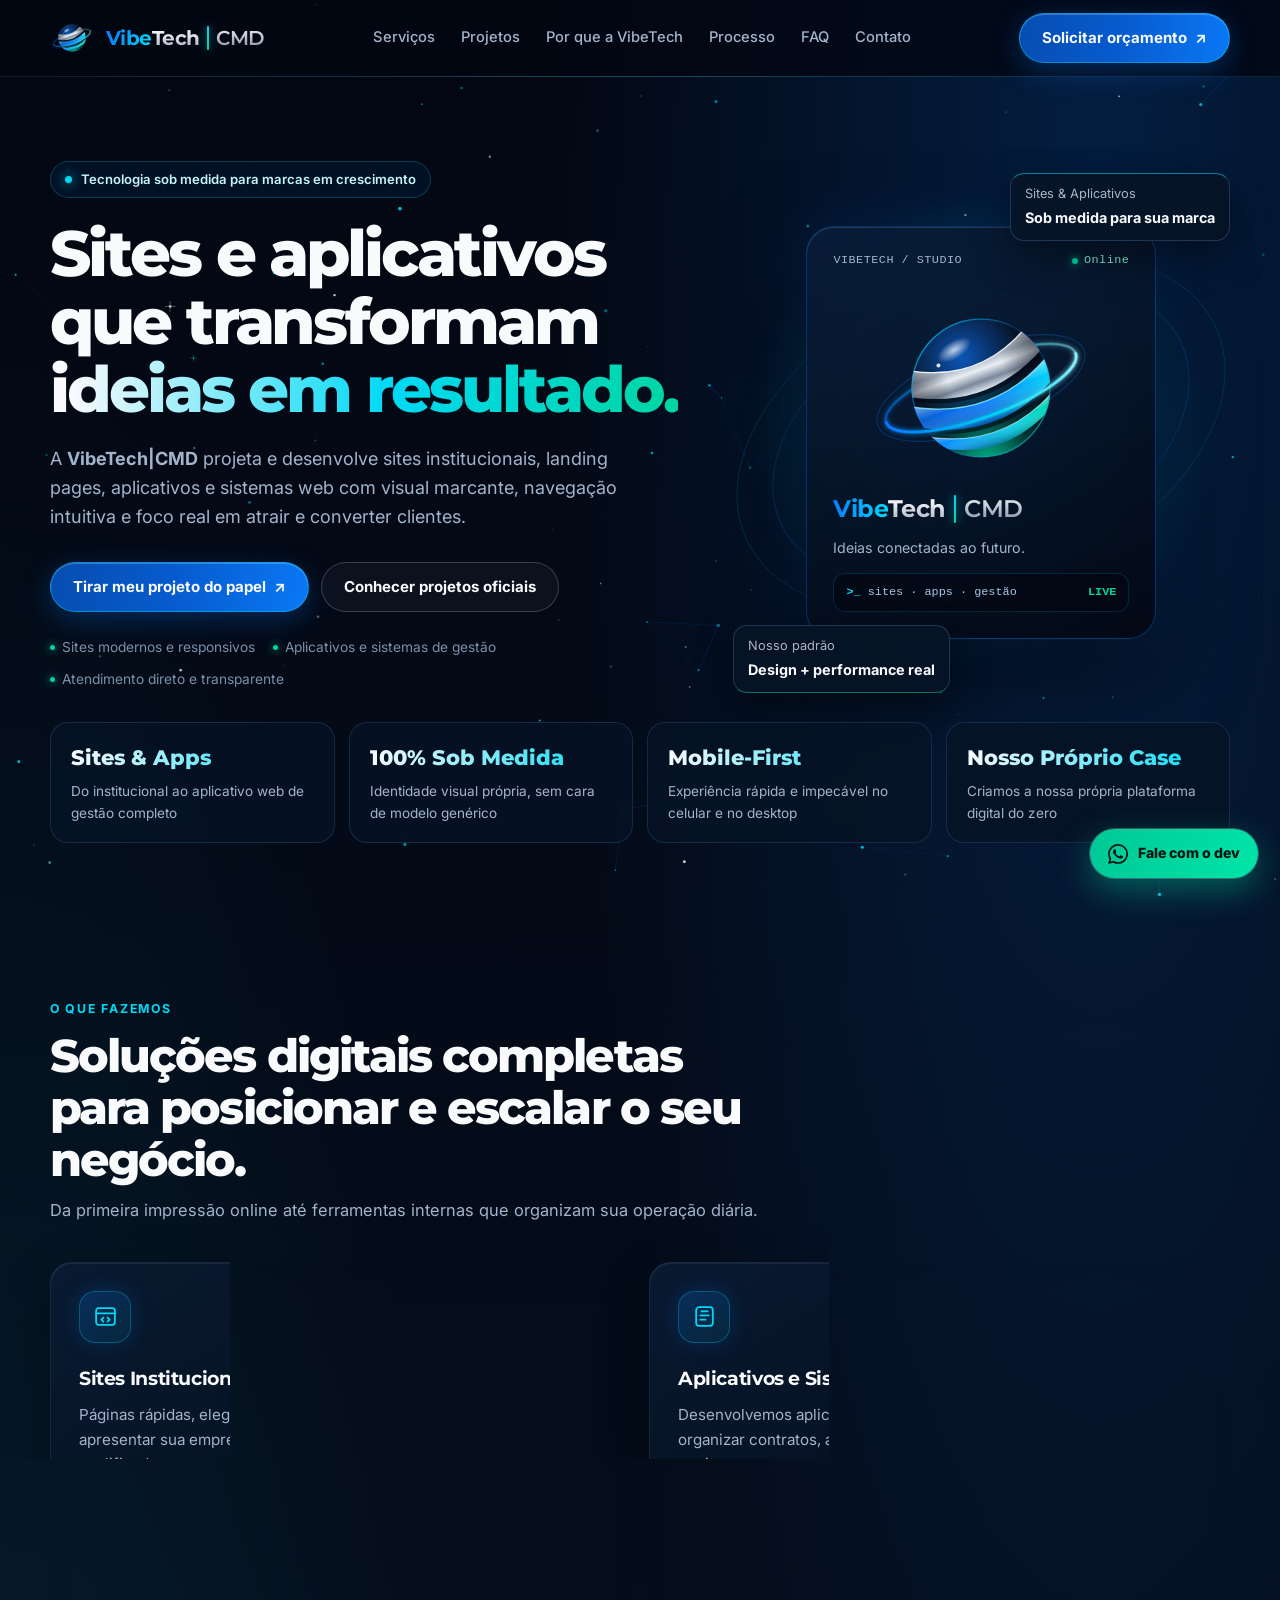
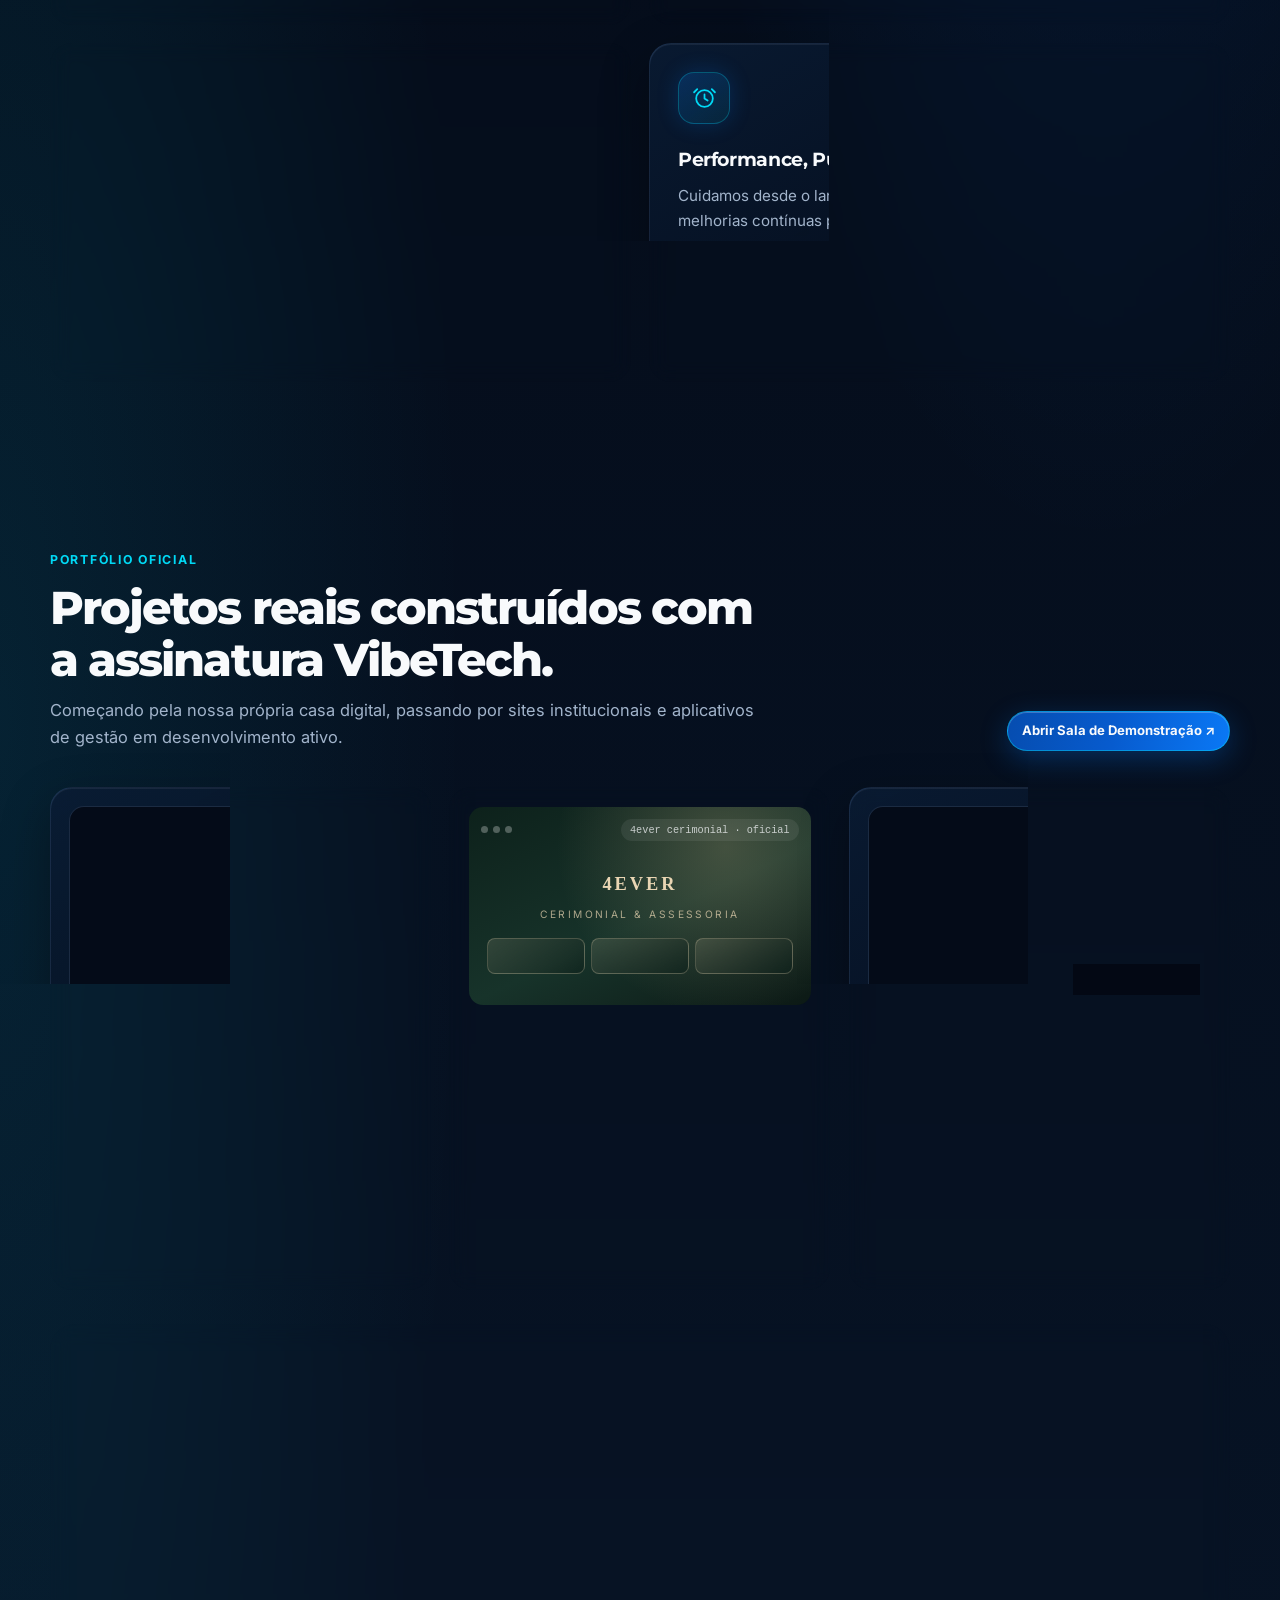
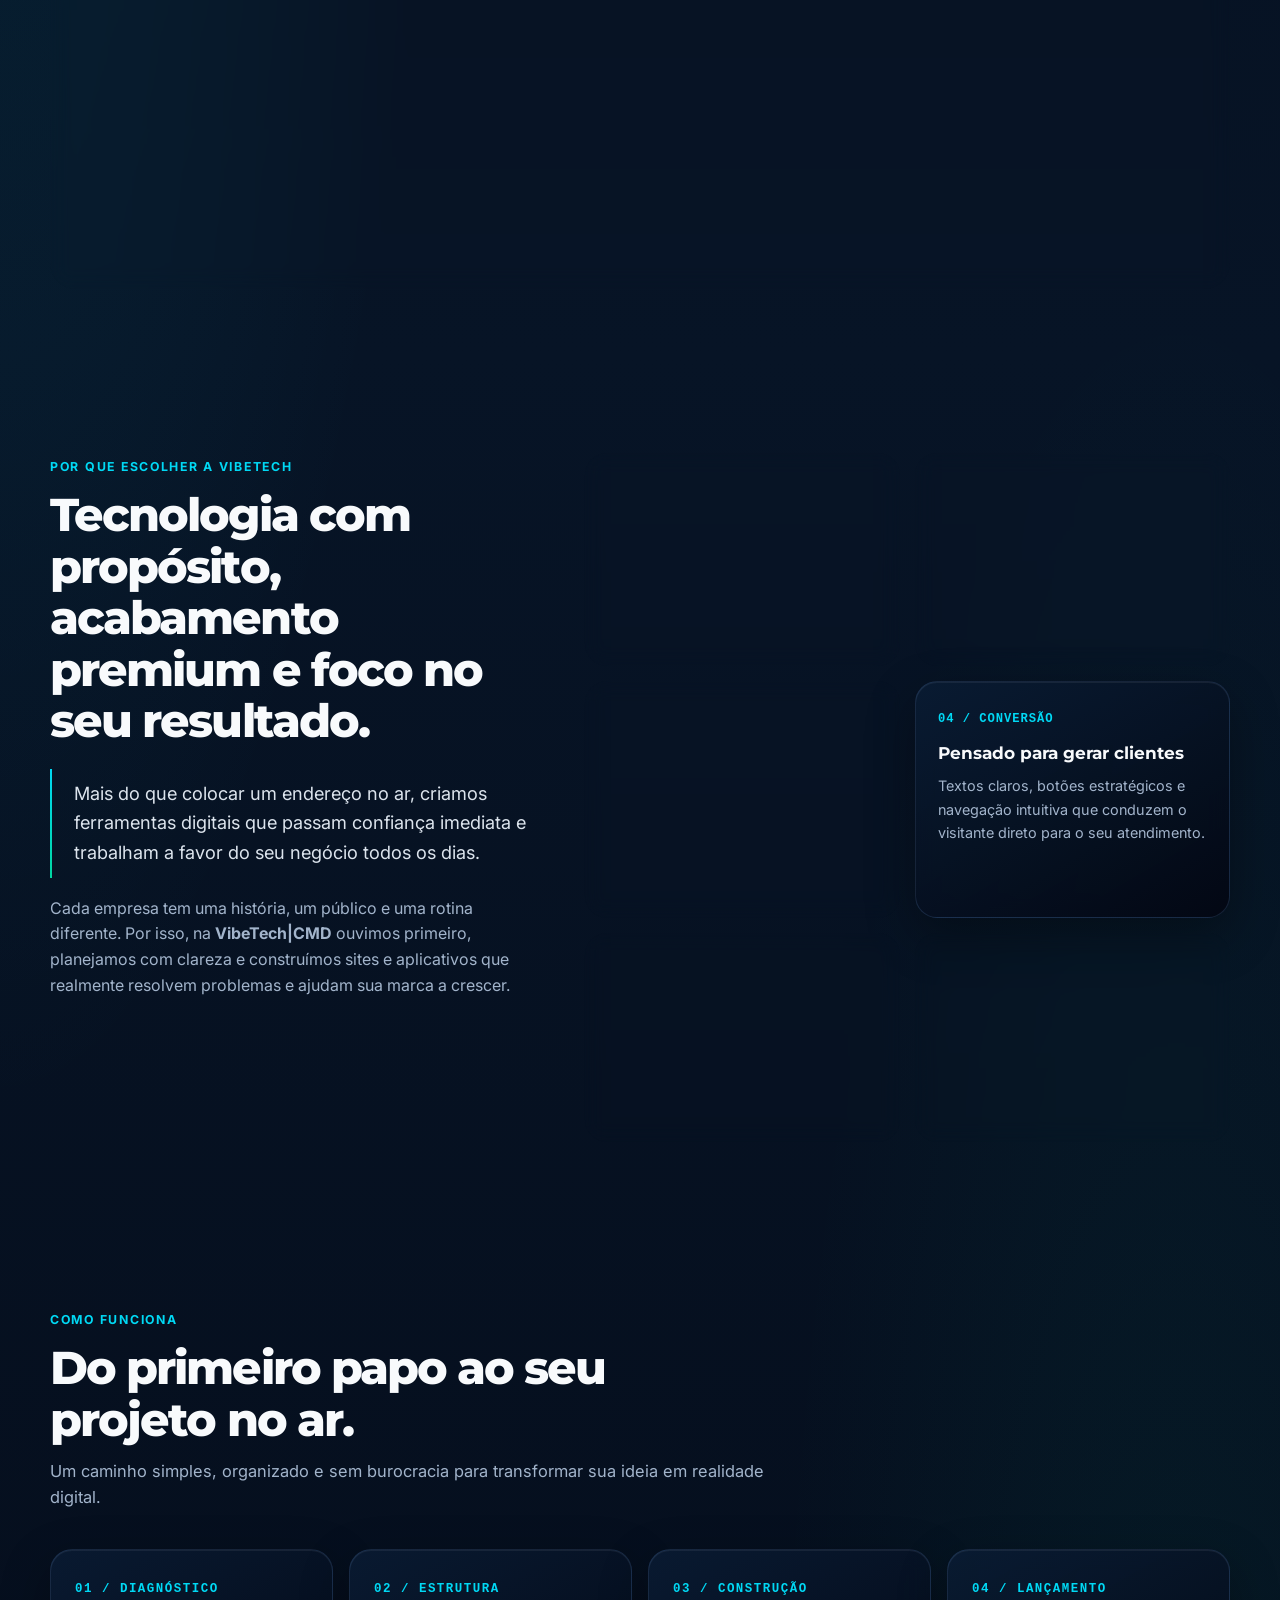
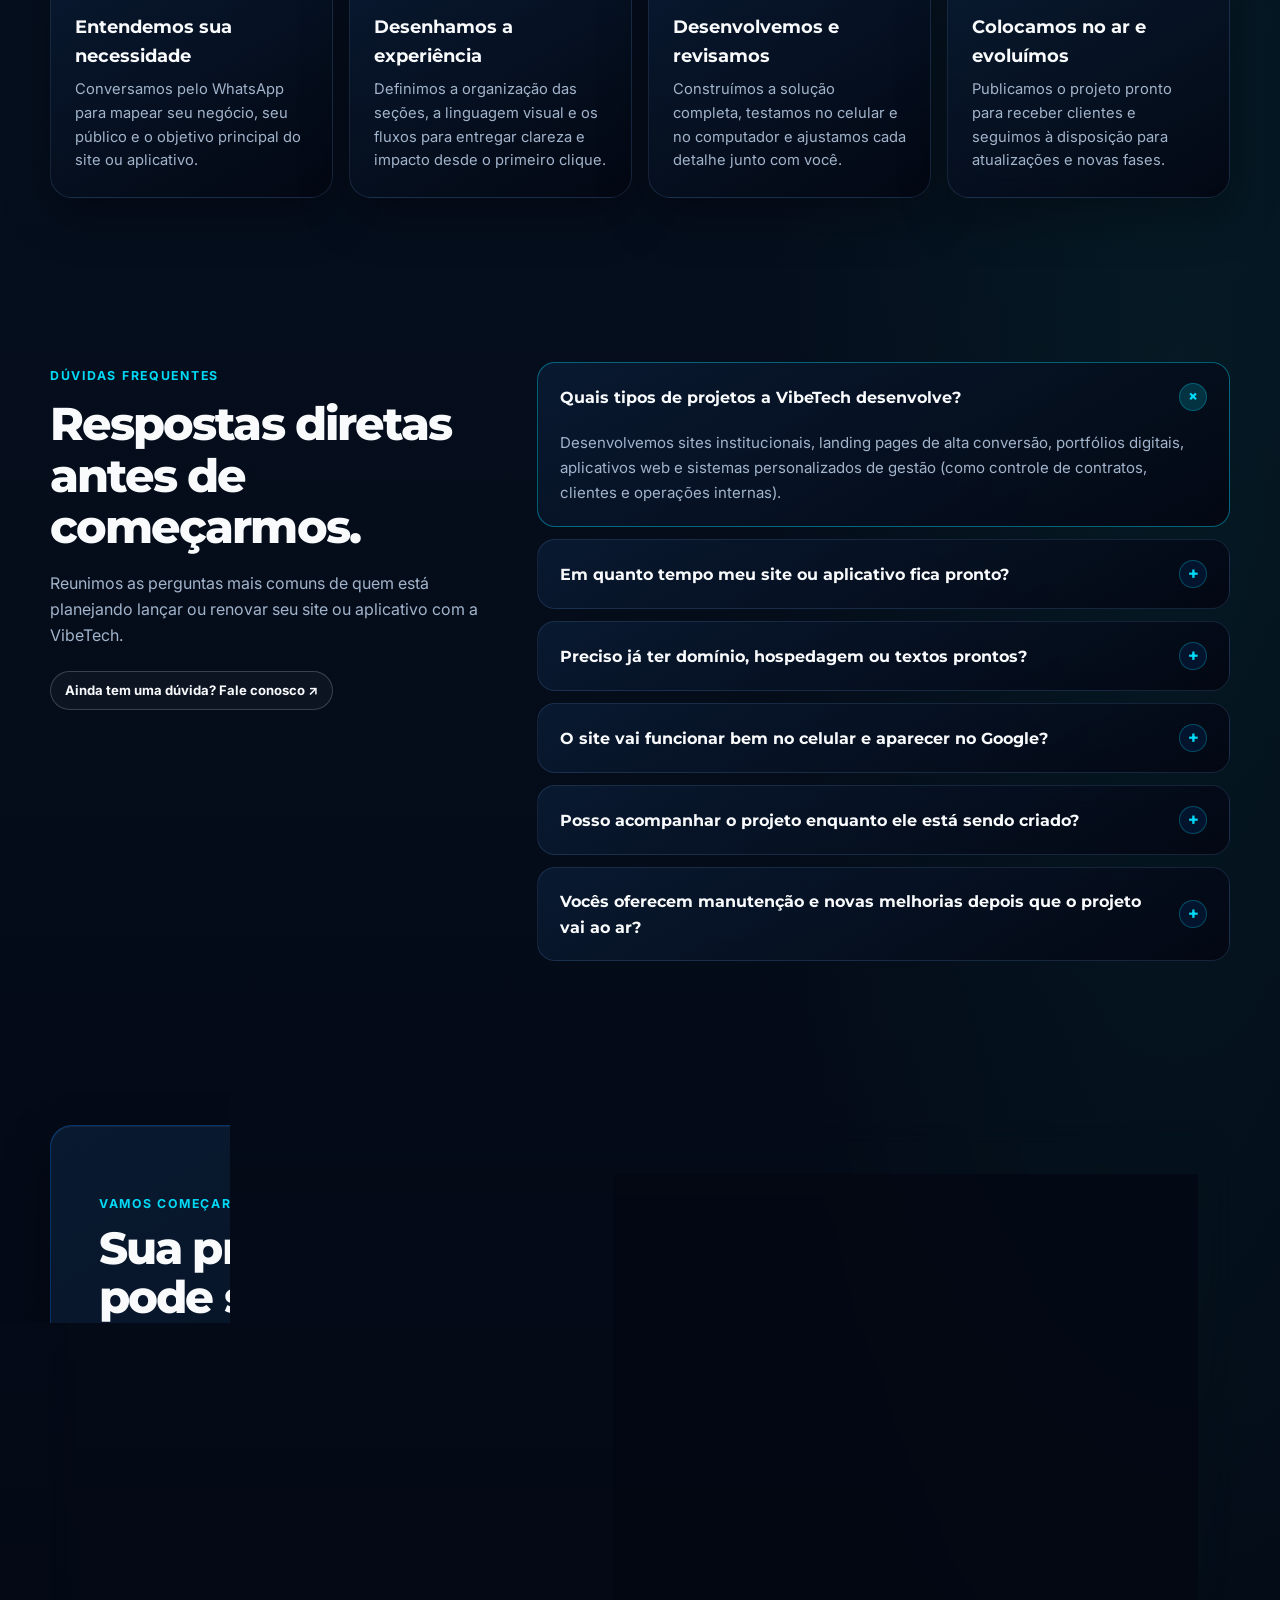
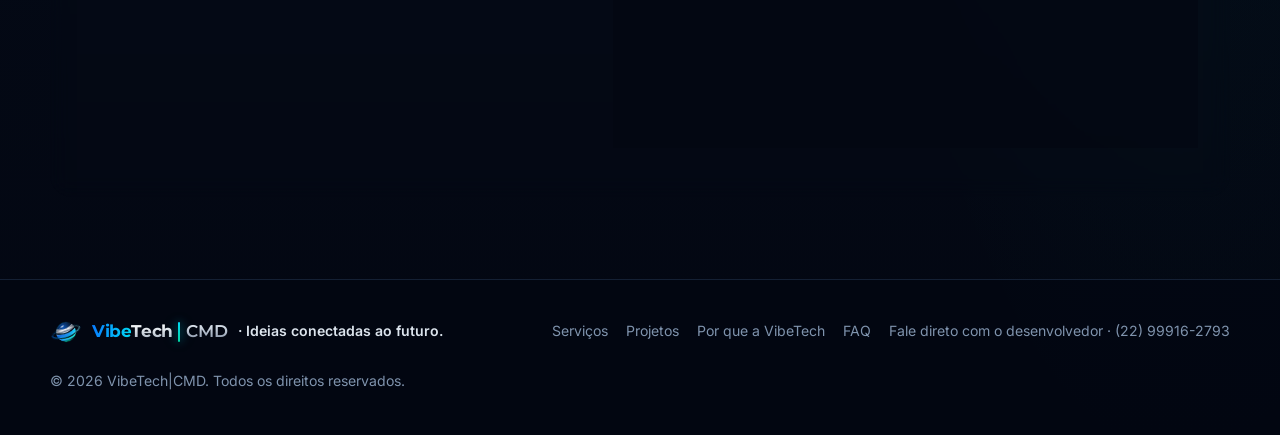
==== commit 58a34f4e: "copy: adiciona aviso 'Fale direto com o desenvolvedor' nos contatos de WhatsApp" ====
--- a/index.html
+++ b/index.html
@@ -738,12 +738,12 @@
           <div class="contact-info">
             <span class="kicker">Vamos começar</span>
             <h2>Sua próxima ideia pode sair do papel hoje.</h2>
-            <p>Preencha o resumo rápido ao lado para enviar seu pedido organizado direto no nosso WhatsApp — ou, se preferir, chame agora mesmo para batermos um papo.</p>
+            <p>Preencha o resumo rápido ao lado para enviar seu pedido organizado direto no WhatsApp do desenvolvedor — ou, se preferir, chame agora mesmo para batermos um papo.</p>
 
             <div class="direct-channel">
-              <span class="direct-channel-label">Atendimento direto via WhatsApp</span>
+              <span class="direct-channel-label">Fale direto com o desenvolvedor · WhatsApp</span>
               <span class="direct-channel-number">(22) 99916-2793</span>
-              <span class="direct-channel-note">Resposta rápida para orçamentos de sites, aplicativos e demonstrações dos nossos projetos.</span>
+              <span class="direct-channel-note">Atendimento humano direto no WhatsApp pessoal do desenvolvedor da VibeTech — sem robôs e com resposta rápida para orçamentos e demonstrações.</span>
               <a
                 class="button button-whatsapp"
                 id="whatsapp-direct-link"
@@ -751,7 +751,7 @@
                 target="_blank"
                 rel="noopener noreferrer"
               >
-                Conversar agora no WhatsApp <span aria-hidden="true">↗</span>
+                Falar direto com o desenvolvedor <span aria-hidden="true">↗</span>
               </a>
             </div>
           </div>
@@ -790,9 +790,9 @@
             </div>
 
             <button type="submit" class="button button-primary">
-              Enviar resumo pelo WhatsApp <span aria-hidden="true">↗</span>
+              Enviar resumo direto ao desenvolvedor <span aria-hidden="true">↗</span>
             </button>
-            <p class="form-hint">Ao clicar, o WhatsApp abre com sua mensagem já organizada para envio.</p>
+            <p class="form-hint">Ao clicar, o WhatsApp abre direto com o desenvolvedor com sua mensagem já organizada.</p>
           </form>
         </div>
       </div>
@@ -813,7 +813,7 @@
         <a href="#projetos">Projetos</a>
         <a href="#diferenciais">Por que a VibeTech</a>
         <a href="#faq">FAQ</a>
-        <a href="https://wa.me/5522999162793?text=Ol%C3%A1%2C%20VibeTech!%20Vim%20pelo%20site%20oficial." target="_blank" rel="noopener noreferrer">WhatsApp (22) 99916-2793</a>
+        <a href="https://wa.me/5522999162793?text=Ol%C3%A1%2C%20VibeTech!%20Vim%20pelo%20site%20oficial." target="_blank" rel="noopener noreferrer">Fale direto com o desenvolvedor · (22) 99916-2793</a>
       </nav>
 
       <span>© <span id="year"></span> VibeTech|CMD. Todos os direitos reservados.</span>
@@ -826,12 +826,13 @@
     href="https://wa.me/5522999162793?text=Ol%C3%A1%2C%20VibeTech!%20Quero%20conversar%20sobre%20um%20site%20ou%20aplicativo."
     target="_blank"
     rel="noopener noreferrer"
-    aria-label="Falar com a VibeTech pelo WhatsApp"
+    aria-label="Falar direto com o desenvolvedor da VibeTech pelo WhatsApp"
+    title="Fale direto com o desenvolvedor no WhatsApp"
   >
     <svg viewBox="0 0 24 24" fill="currentColor" aria-hidden="true">
       <path d="M20.52 3.48A11.86 11.86 0 0 0 12.06 0C5.49 0 .14 5.35.14 11.92c0 2.1.55 4.15 1.59 5.96L0 24l6.29-1.65a11.86 11.86 0 0 0 5.77 1.47h.01c6.57 0 11.92-5.35 11.92-11.92 0-3.18-1.24-6.17-3.47-8.42Zm-8.46 18.33h-.01a9.89 9.89 0 0 1-5.04-1.38l-.36-.21-3.73.98.99-3.64-.24-.37a9.87 9.87 0 0 1-1.52-5.27c0-5.46 4.44-9.9 9.91-9.9 2.65 0 5.13 1.03 7 2.9a9.83 9.83 0 0 1 2.9 7c0 5.46-4.44 9.89-9.9 9.89Zm5.43-7.42c-.3-.15-1.76-.87-2.03-.97-.27-.1-.47-.15-.67.15-.2.3-.77.97-.94 1.17-.17.2-.35.22-.65.07-.3-.15-1.26-.46-2.4-1.48-.89-.79-1.49-1.77-1.66-2.07-.17-.3-.02-.46.13-.61.13-.13.3-.35.45-.52.15-.17.2-.3.3-.5.1-.2.05-.37-.02-.52-.07-.15-.67-1.61-.92-2.21-.24-.58-.49-.5-.67-.51h-.57c-.2 0-.52.07-.8.37-.27.3-1.04 1.02-1.04 2.48 0 1.46 1.07 2.88 1.22 3.08.15.2 2.1 3.21 5.09 4.5.71.31 1.27.49 1.7.63.71.23 1.36.2 1.87.12.57-.09 1.76-.72 2.01-1.41.25-.69.25-1.29.17-1.41-.07-.13-.27-.2-.57-.35Z"/>
     </svg>
-    <span>WhatsApp</span>
+    <span>Fale com o dev</span>
   </a>
 
   <!-- Toast de aviso amigável -->
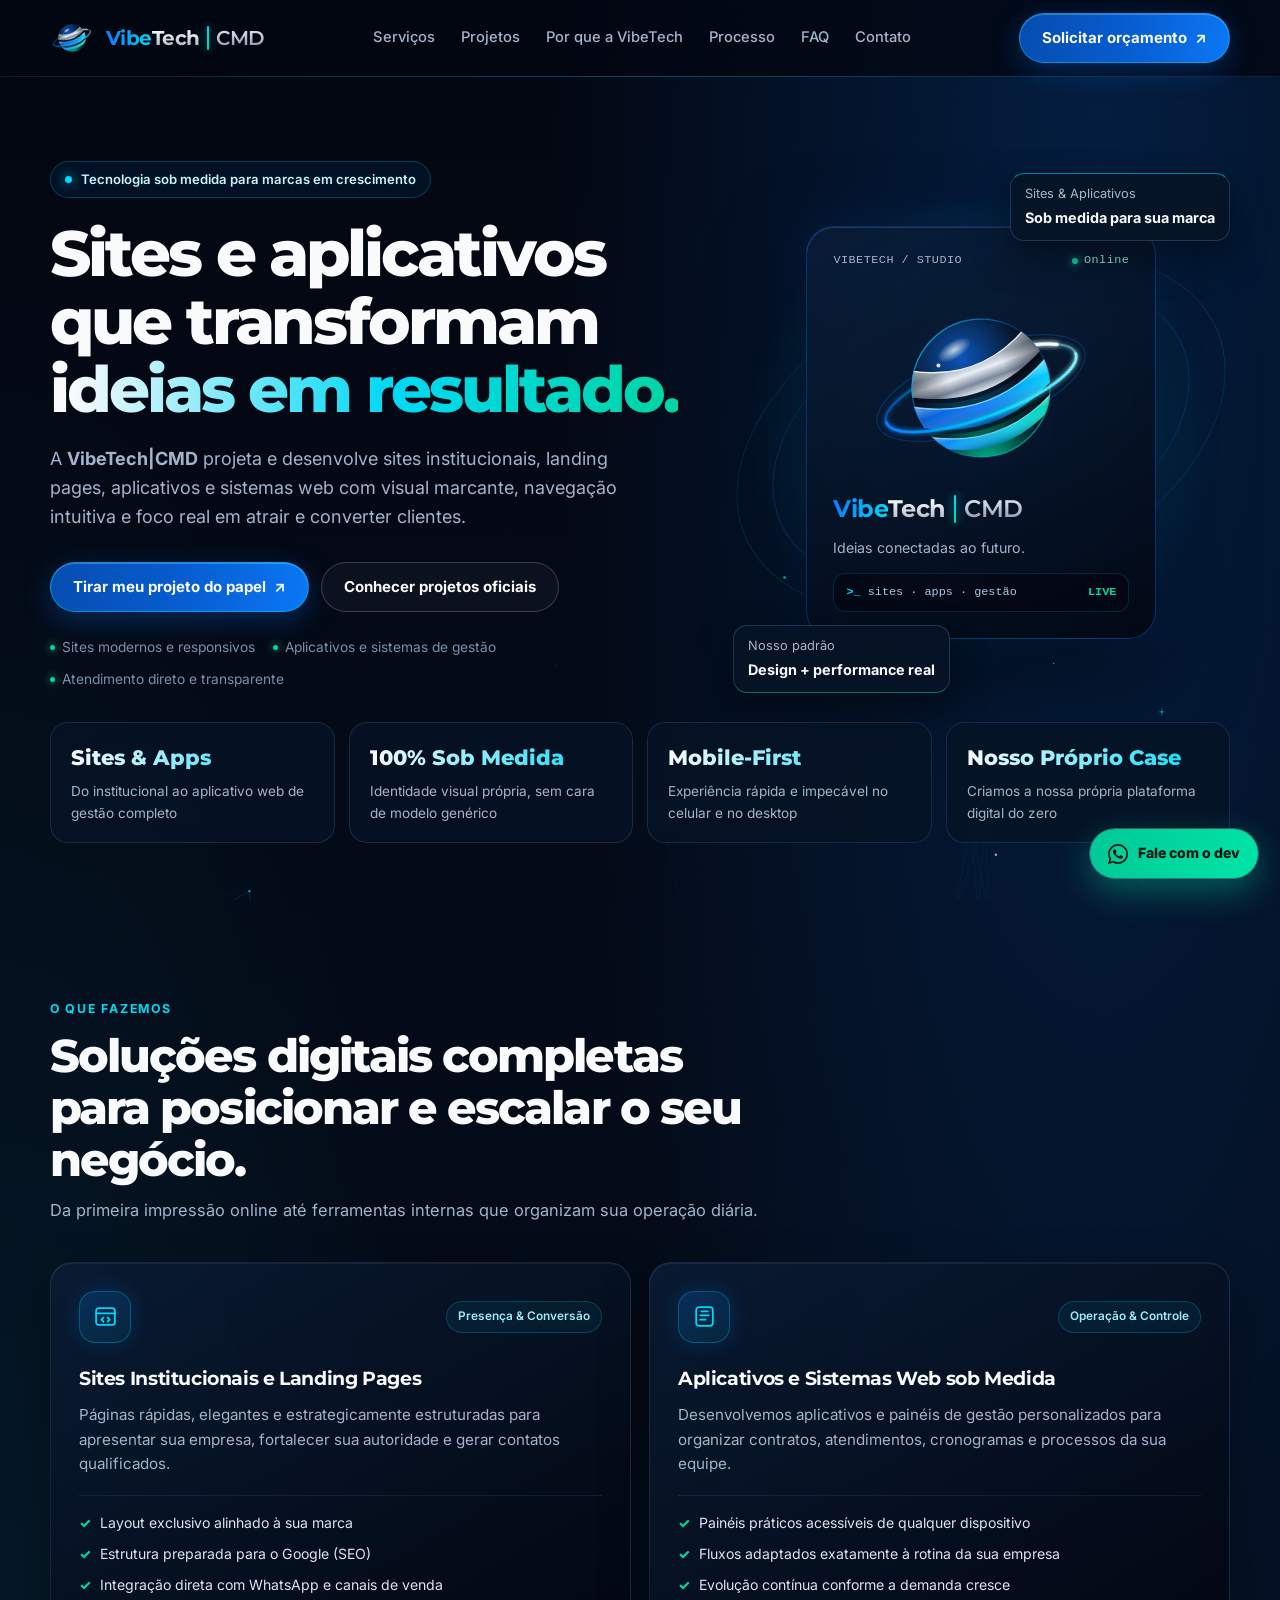
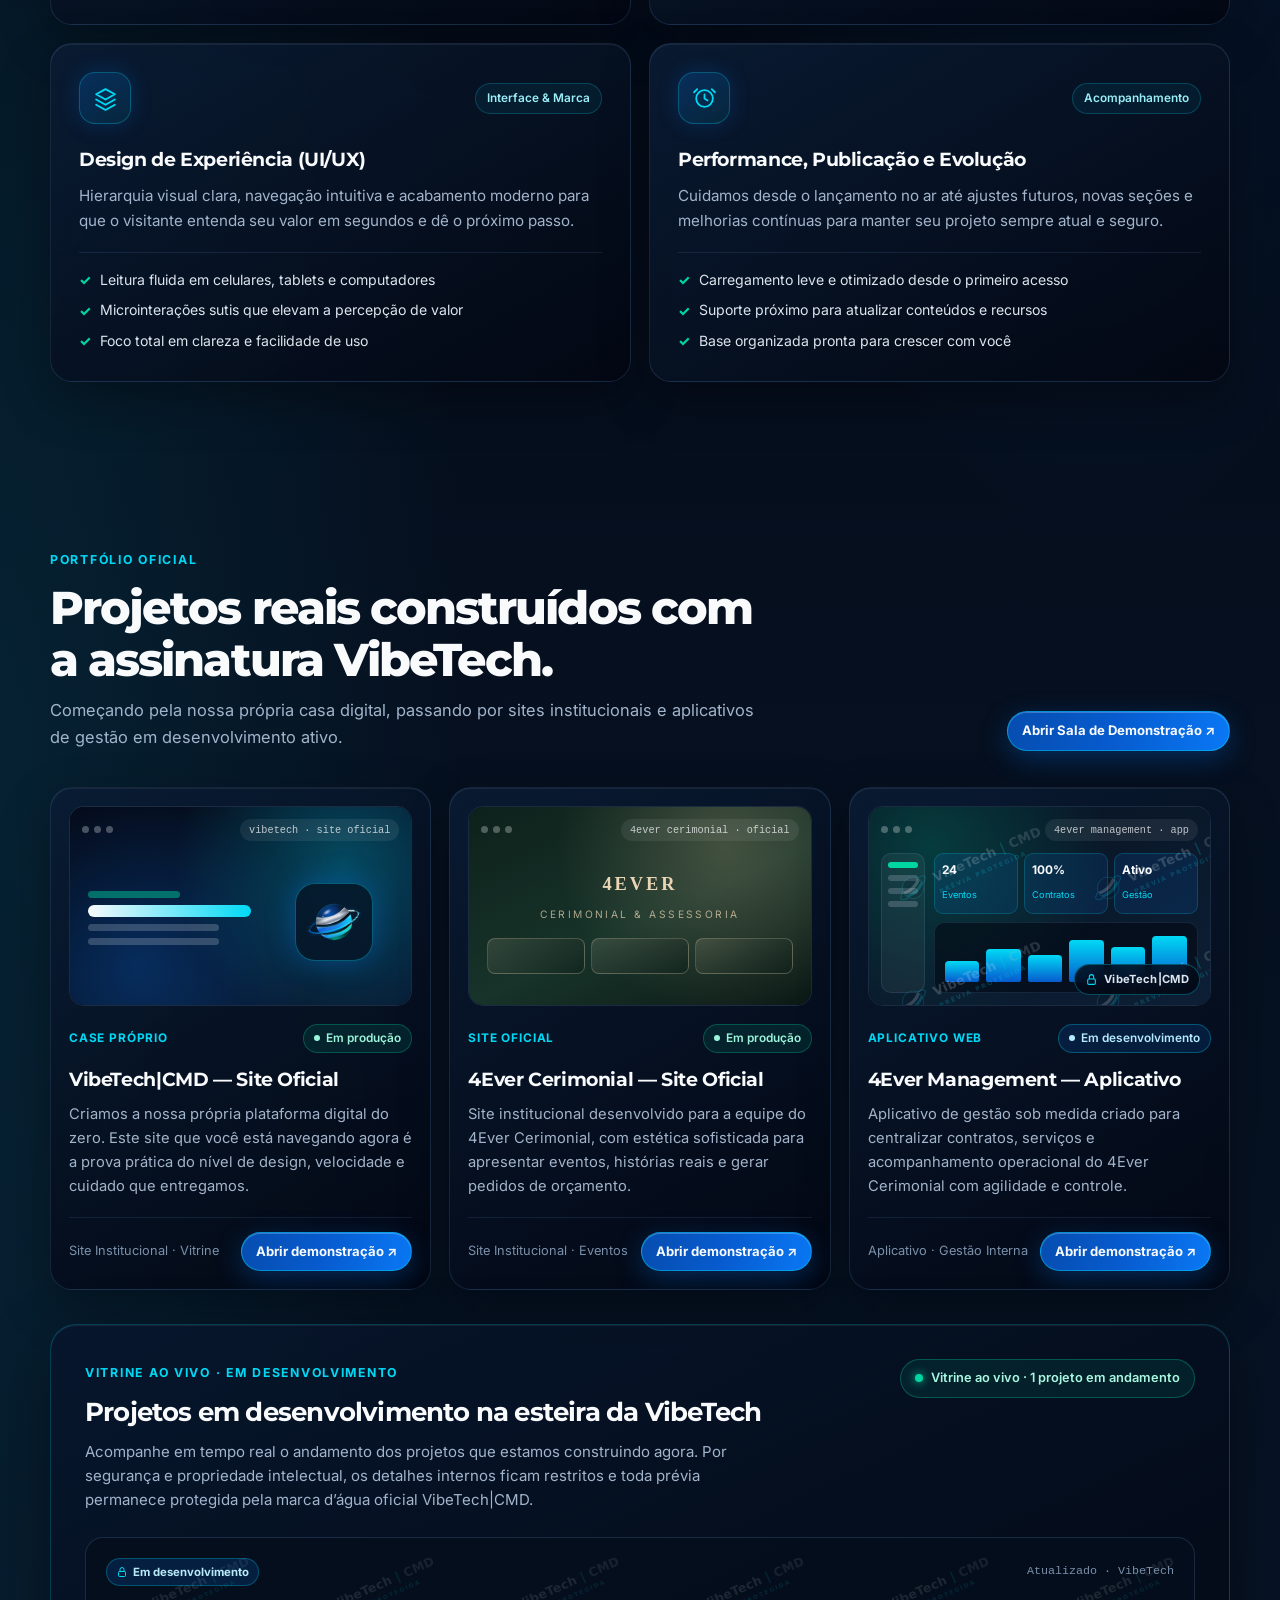
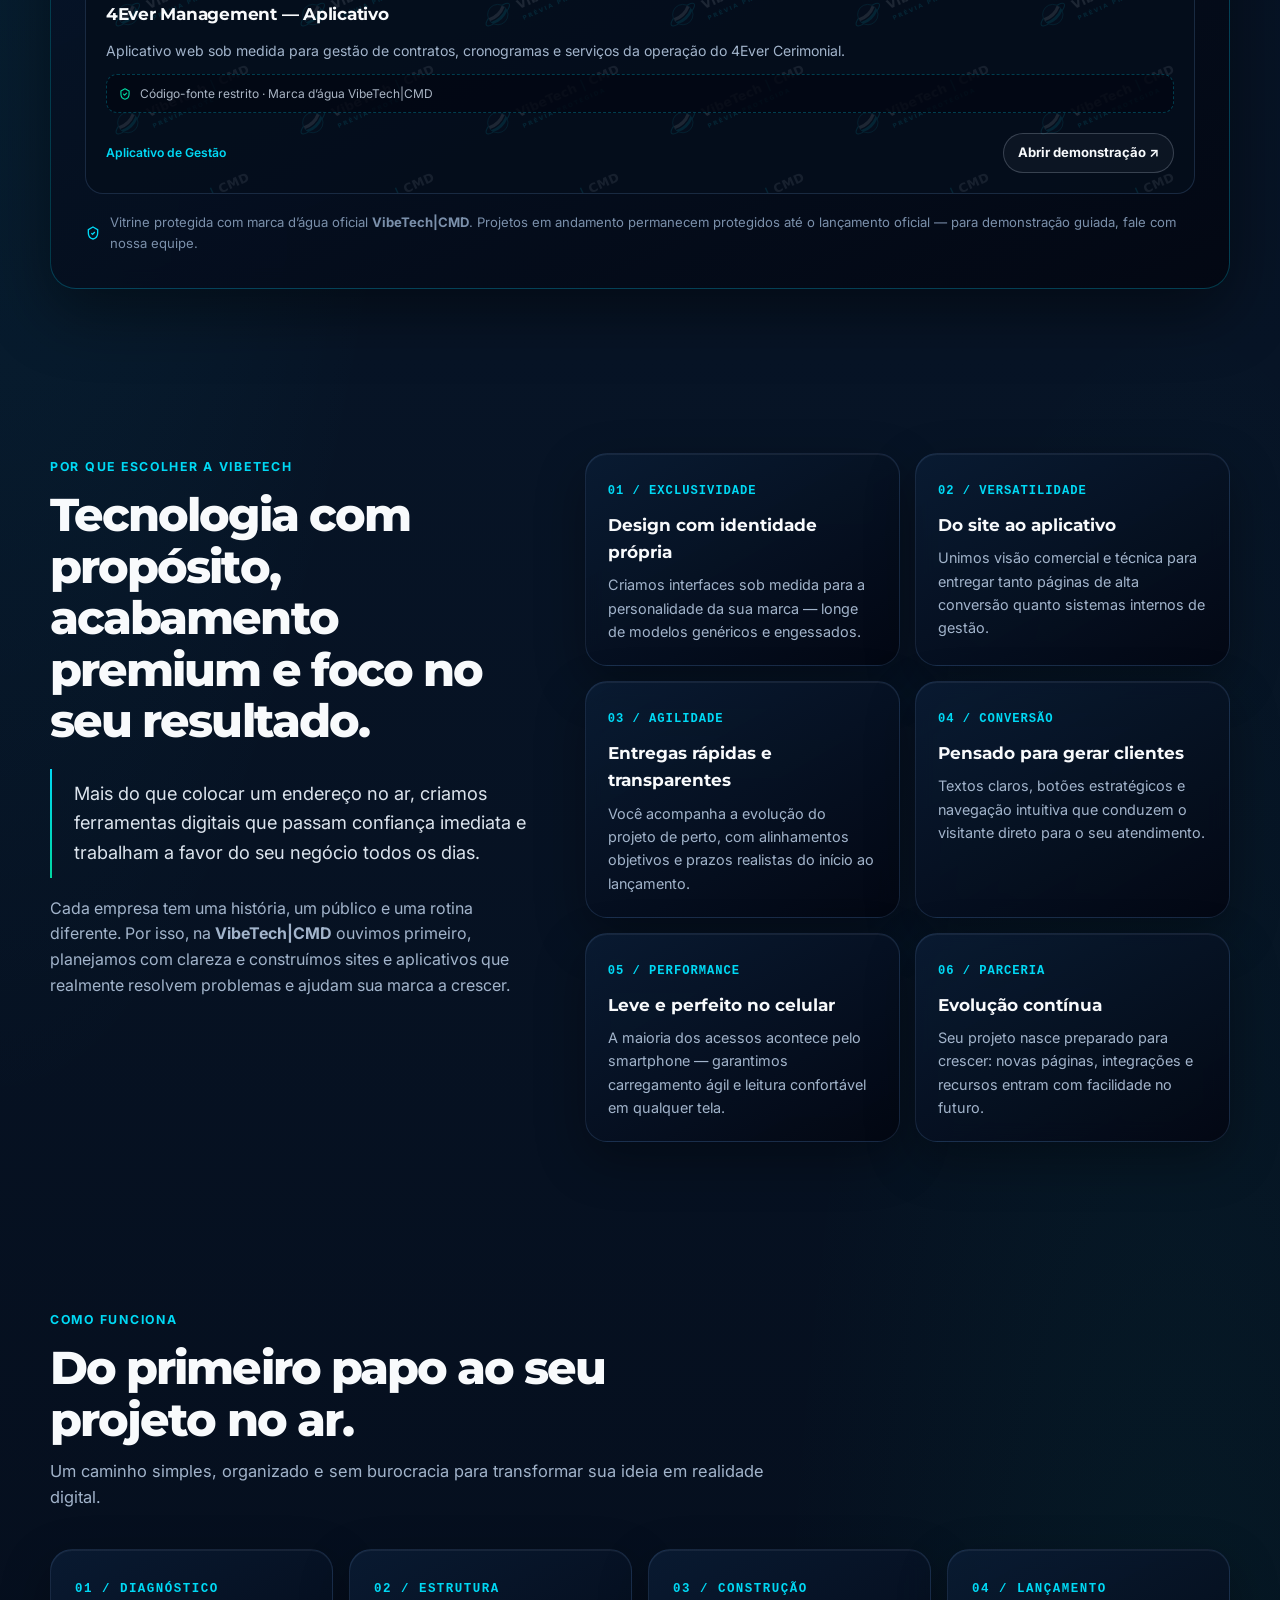
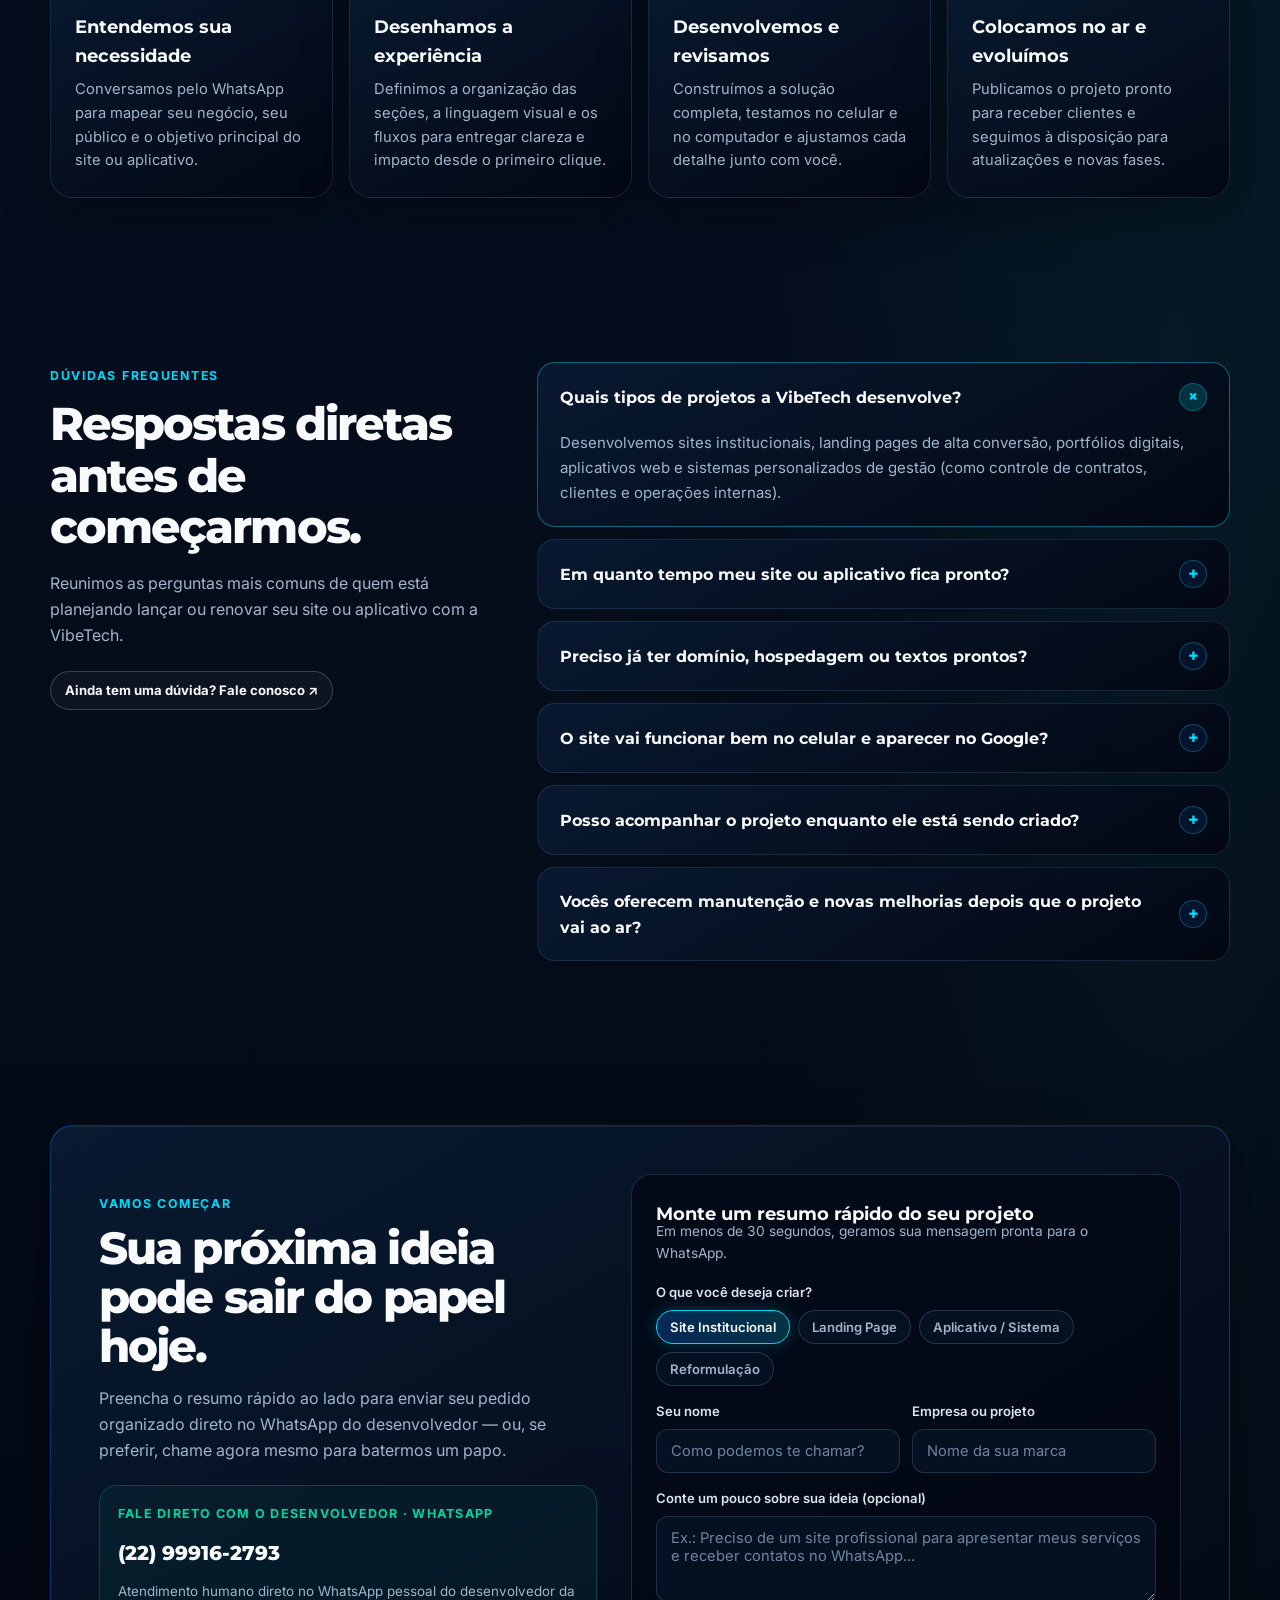
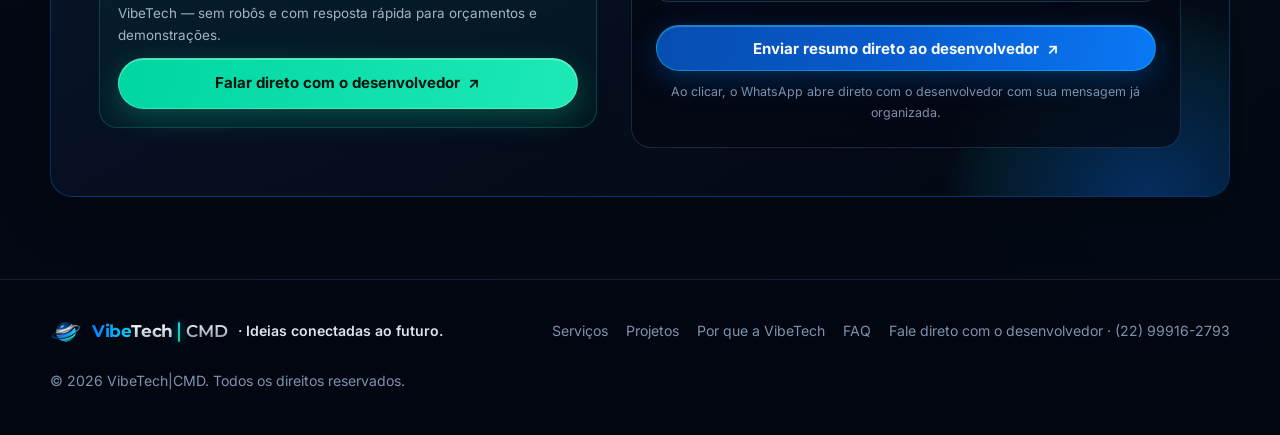
==== commit 0421c29a: "fix: orbita unica 360 graus mascarada atras do planeta, clique triplo na logo do topo e rodape e cac" ====
--- a/index.html
+++ b/index.html
@@ -122,7 +122,7 @@
   <link rel="preconnect" href="https://fonts.googleapis.com">
   <link rel="preconnect" href="https://fonts.gstatic.com" crossorigin>
   <link href="https://fonts.googleapis.com/css2?family=Inter:wght@400;500;600;700&family=Montserrat:wght@600;700;800&display=swap" rel="stylesheet">
-  <link rel="stylesheet" href="styles/main.css">
+  <link rel="stylesheet" href="styles/main.css?v=20261127">
 
   <!-- Google tag (gtag.js) — Google Analytics 4 -->
   <script async src="https://www.googletagmanager.com/gtag/js?id=G-93015S10D6"></script>
@@ -176,13 +176,16 @@
         <feGaussianBlur stdDeviation="2.4" result="b"/><feMerge><feMergeNode in="b"/><feMergeNode in="SourceGraphic"/></feMerge>
       </filter>
       <clipPath id="vt-clip"><circle cx="100" cy="100" r="62"/></clipPath>
+      <mask id="vt-orbit-mask" maskUnits="userSpaceOnUse" x="-120" y="-120" width="240" height="240">
+        <rect x="-120" y="-120" width="240" height="240" fill="#fff"/>
+        <path d="M-62 0 A62 62 0 0 1 62 0 Z" fill="#000"/>
+      </mask>
     </defs>
 
     <symbol id="vt-sphere" viewBox="0 0 200 200">
       <g transform="translate(100 100) rotate(-20)" fill="none">
         <ellipse cx="0" cy="0" rx="98" ry="36" stroke="#087BFF" stroke-opacity=".28" stroke-width="1"/>
         <path d="M-90 0A90 26 0 0 1 90 0" stroke="url(#vt-ring)" stroke-opacity=".5" stroke-width="2.2" filter="url(#vt-glow)"/>
-        <path class="vt-spark" pathLength="100" d="M-90 0A90 26 0 0 1 90 0" stroke="#F8FAFC" stroke-width="2.6" stroke-linecap="round" filter="url(#vt-glow)"/>
       </g>
 
       <g clip-path="url(#vt-clip)">
@@ -212,7 +215,7 @@
 
       <g transform="translate(100 100) rotate(-20)" fill="none">
         <path d="M90 0A90 26 0 0 1 -90 0" stroke="url(#vt-ring)" stroke-width="2.6" stroke-linecap="round" filter="url(#vt-glow)"/>
-        <path class="vt-spark is-front" pathLength="100" d="M90 0A90 26 0 0 1 -90 0" stroke="#F8FAFC" stroke-width="2.8" stroke-linecap="round" filter="url(#vt-glow)"/>
+        <path class="vt-spark" pathLength="100" d="M0 -26 A90 26 0 1 1 0 26 A90 26 0 1 1 0 -26" stroke="#F8FAFC" stroke-width="2.9" stroke-linecap="round" filter="url(#vt-glow)" mask="url(#vt-orbit-mask)"/>
       </g>
     </symbol>
   </svg>
@@ -838,6 +841,6 @@
   <!-- Toast de aviso amigável -->
   <div class="toast" id="vt-toast" role="status" aria-live="polite"></div>
 
-  <script src="scripts/main.js" defer></script>
+  <script src="scripts/main.js?v=20261127" defer></script>
 </body>
 </html>
--- a/styles/main.css
+++ b/styles/main.css
@@ -1223,13 +1223,12 @@
   min-width: 0;
 }
 
-/* ---------- Animações da Esfera ---------- */
+/* ---------- Animações da Esfera (órbita 360° única e contínua) ---------- */
 .vt-bands { animation: vt-sway 9s ease-in-out infinite alternate; }
-.vt-spark { stroke-dasharray: 12 300; stroke-dashoffset: 12; animation: vt-orbit 8s linear infinite; }
-.vt-spark.is-front { animation-delay: -4s; }
+.vt-spark { stroke-dasharray: 20 80; stroke-dashoffset: 0; animation: vt-orbit 4.5s linear infinite; }
 
 @keyframes vt-sway { from { transform: rotate(-2.5deg); } to { transform: rotate(2.5deg); } }
-@keyframes vt-orbit { 0% { stroke-dashoffset: 12; } 50% { stroke-dashoffset: -100; } 100% { stroke-dashoffset: -100; } }
+@keyframes vt-orbit { from { stroke-dashoffset: 0; } to { stroke-dashoffset: -100; } }
 @keyframes float { from { transform: translateY(-5px); } to { transform: translateY(6px); } }
 @keyframes halo-pulse { from { opacity: .65; transform: scale(.97); } to { opacity: 1; transform: scale(1.03); } }
 @keyframes pulse-dot { 0%, 100% { opacity: 1; transform: scale(1); } 50% { opacity: .55; transform: scale(.86); } }
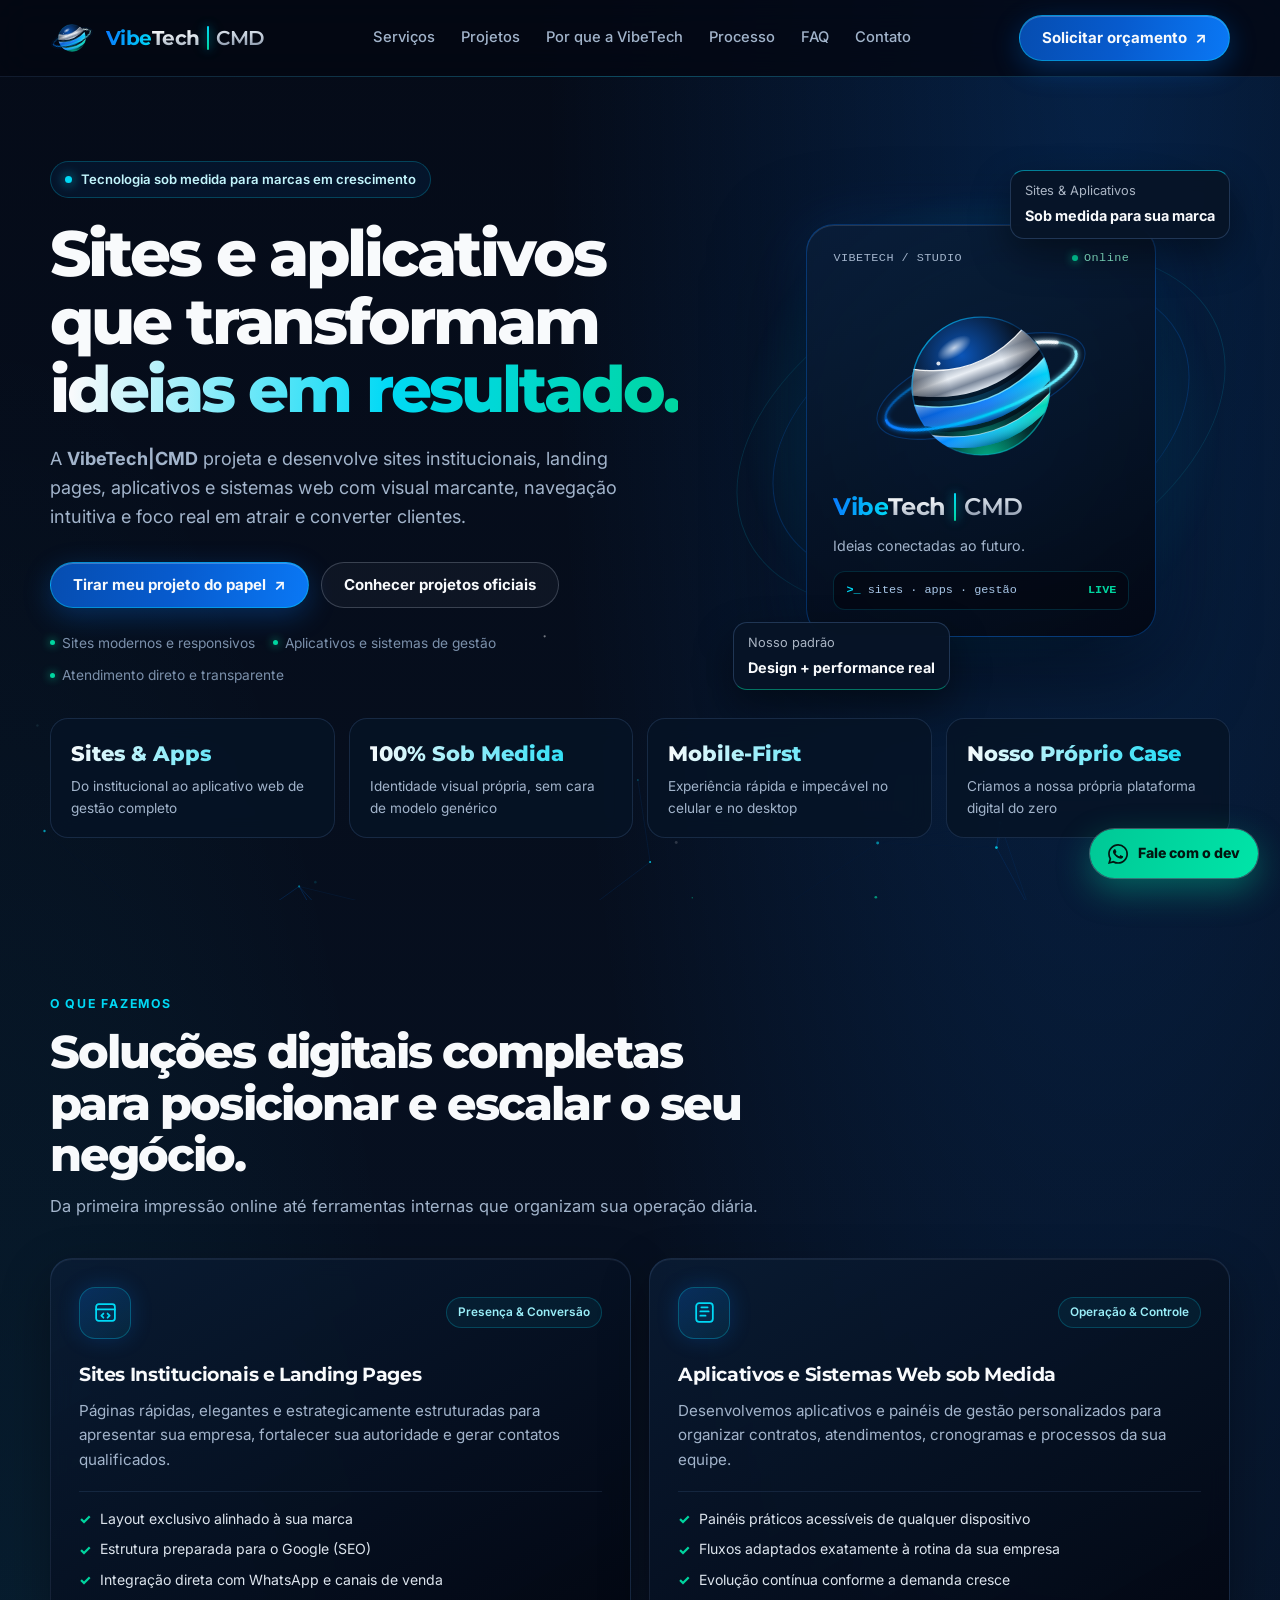
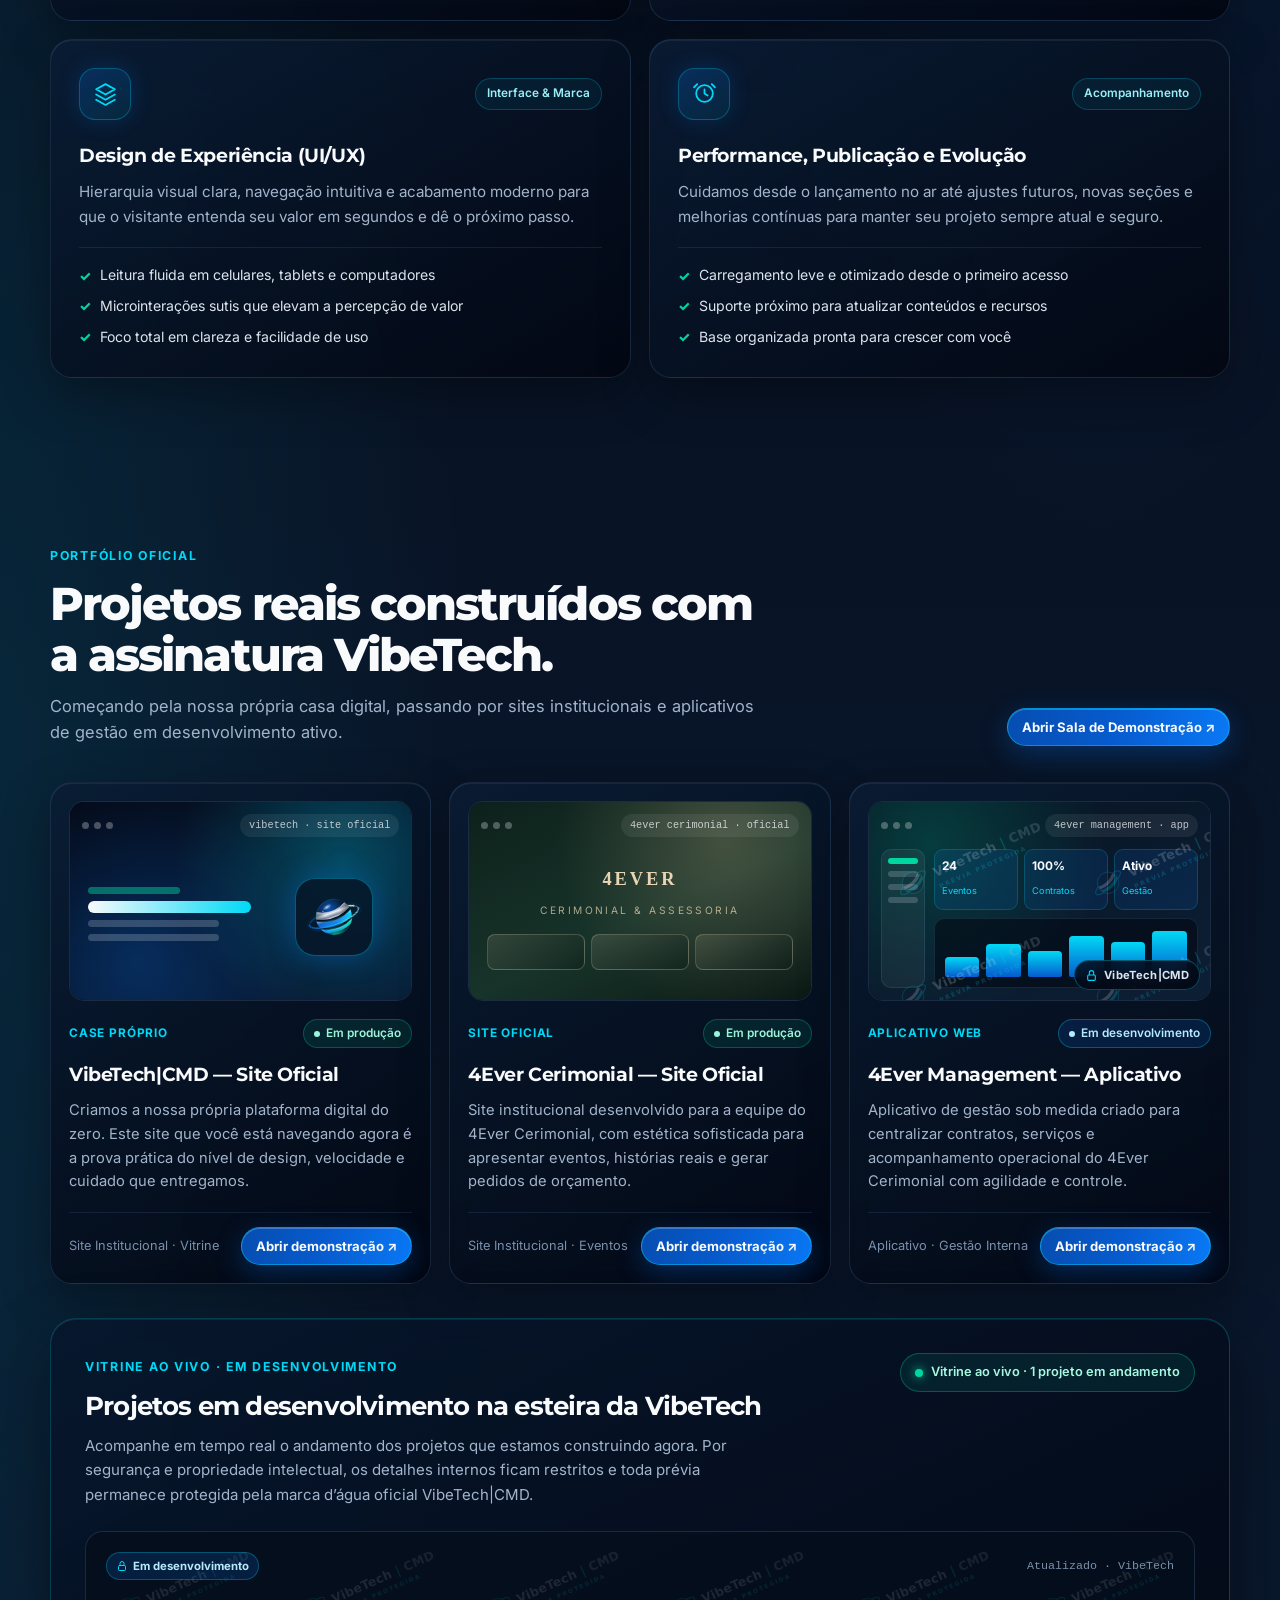
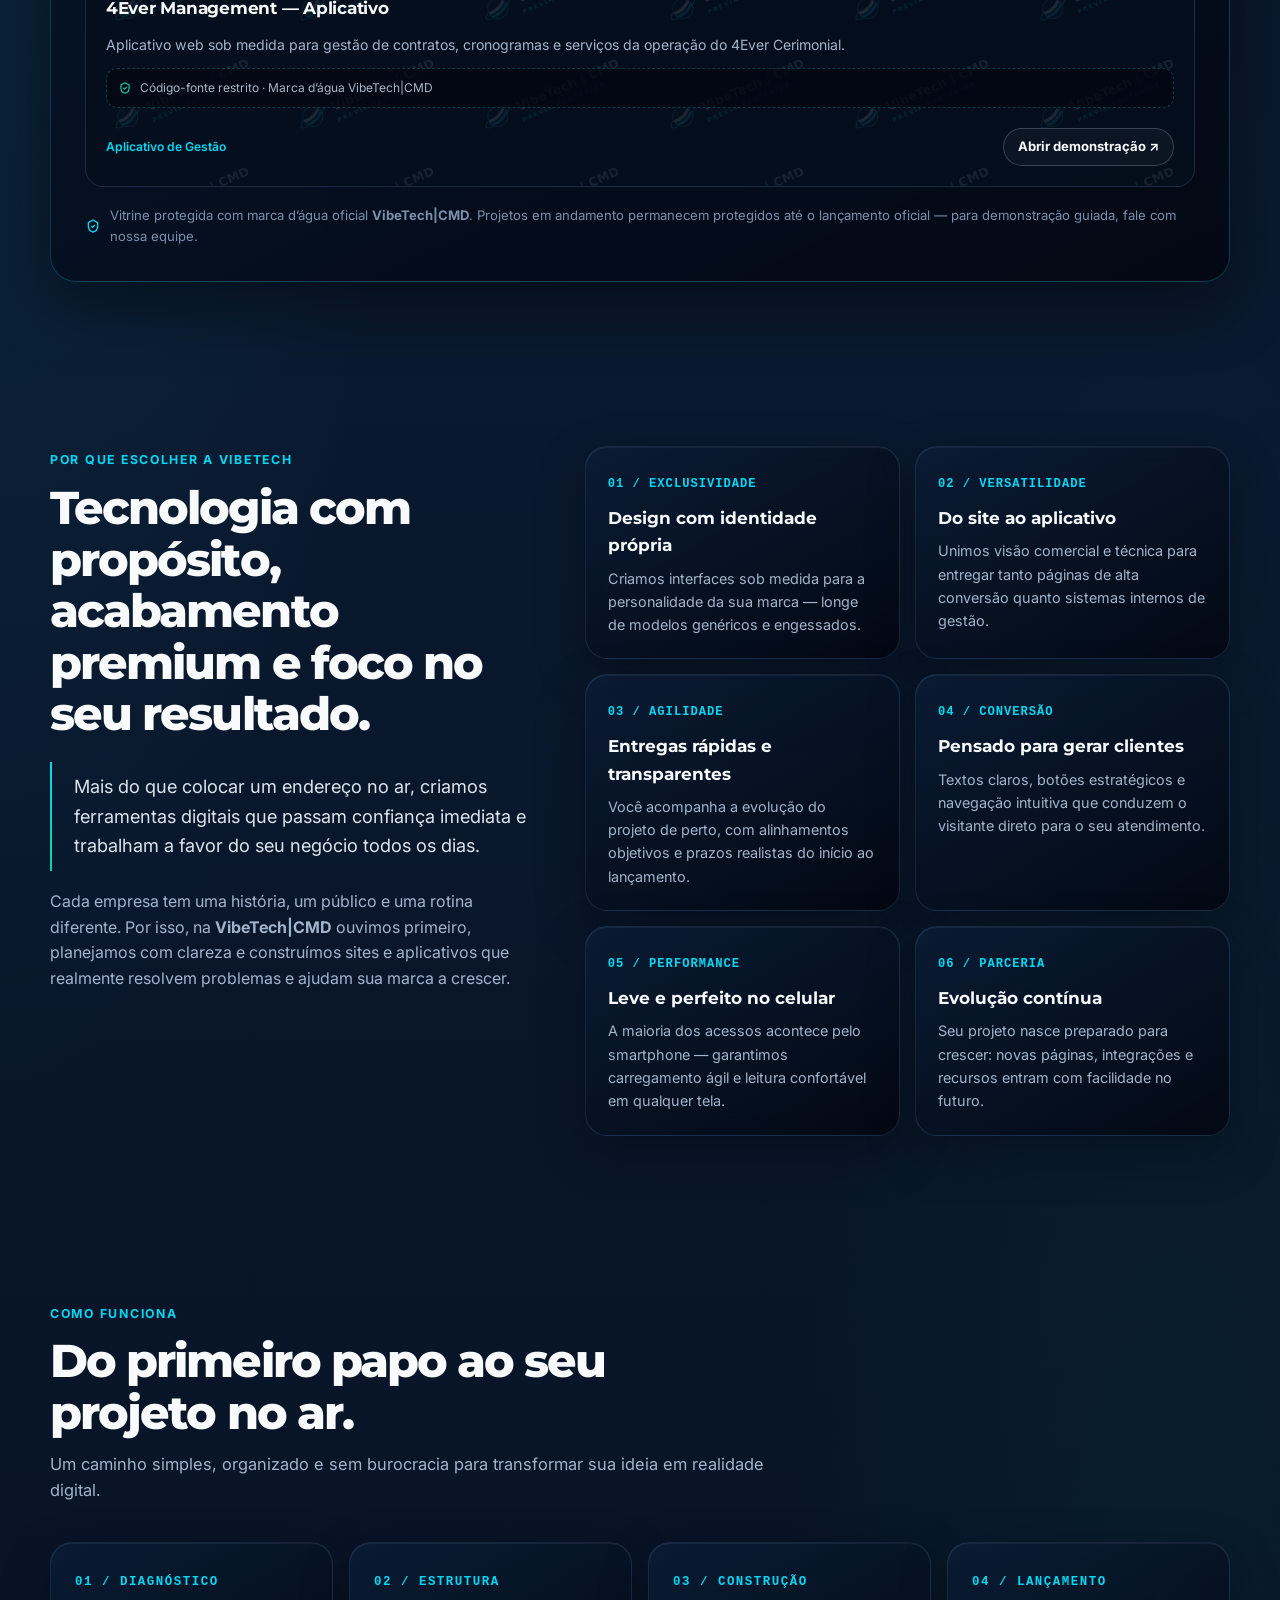
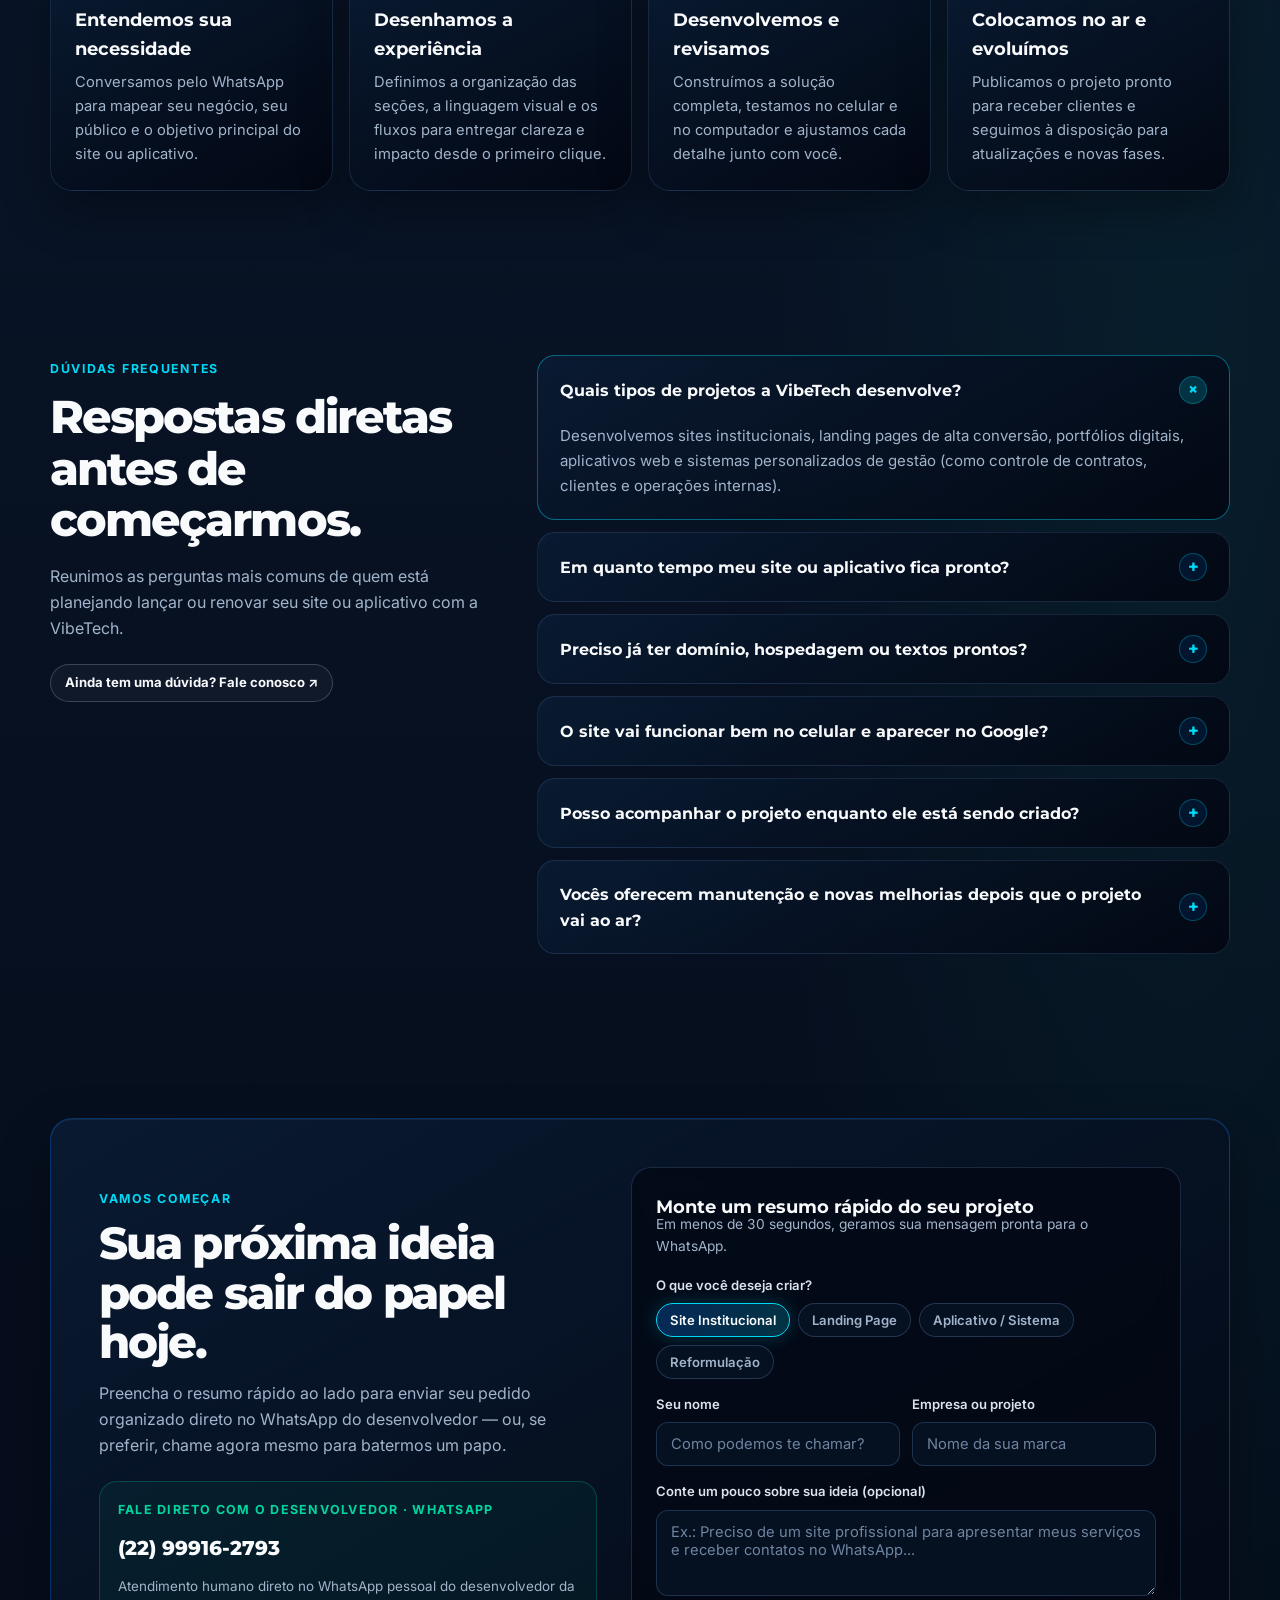
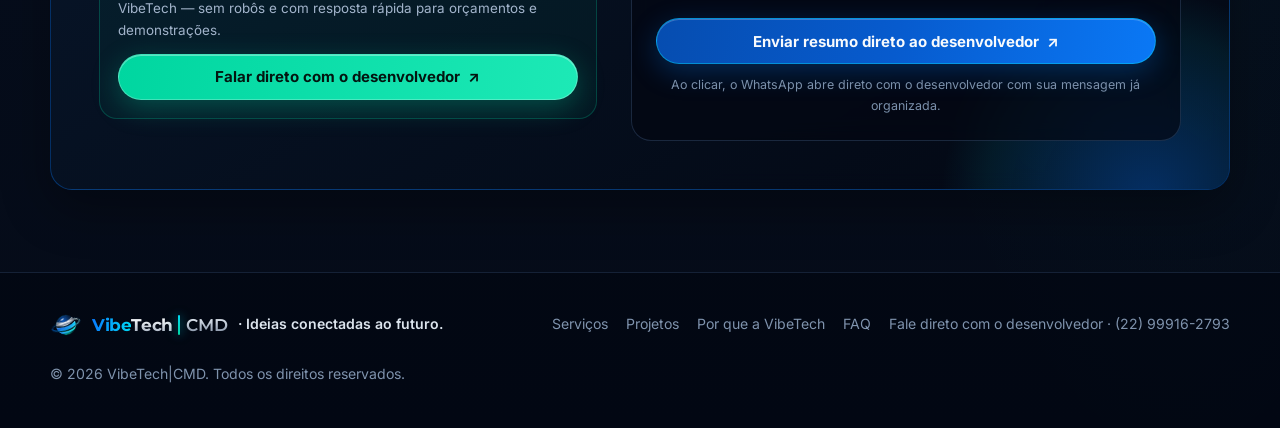
==== commit 1f5684d9: "fix(mobile,admin): forced dark mode, planet clipPath, mobile layout, numbered quotes/contracts & Vib" ====
--- a/index.html
+++ b/index.html
@@ -3,7 +3,8 @@
 <head>
   <meta charset="utf-8">
   <meta name="viewport" content="width=device-width, initial-scale=1">
-  <meta name="theme-color" content="#030712">
+  <meta name="color-scheme" content="dark">
+  <meta name="theme-color" content="#050b18">
   <meta name="description" content="VibeTech — Criação de sites profissionais, web design moderno, landing pages e aplicativos web sob medida em Macaé RJ e todo o Brasil. Conheça a VibeTech|CMD.">
   <meta name="keywords" content="VibeTech, VibeTech CMD, VibeTechCMD, Vibe Tech, Vibe Tech CMD, criação de sites, web design, desenvolvimento de sites, landing page profissional, criação de aplicativos, sistemas web sob medida, Macaé RJ">
   <meta name="robots" content="index, follow, max-image-preview:large, max-snippet:-1, max-video-preview:-1">
@@ -122,7 +123,7 @@
   <link rel="preconnect" href="https://fonts.googleapis.com">
   <link rel="preconnect" href="https://fonts.gstatic.com" crossorigin>
   <link href="https://fonts.googleapis.com/css2?family=Inter:wght@400;500;600;700&family=Montserrat:wght@600;700;800&display=swap" rel="stylesheet">
-  <link rel="stylesheet" href="styles/main.css?v=20261127">
+  <link rel="stylesheet" href="styles/main.css?v=20261127b">
 
   <!-- Google tag (gtag.js) — Google Analytics 4 -->
   <script async src="https://www.googletagmanager.com/gtag/js?id=G-93015S10D6"></script>
@@ -176,10 +177,9 @@
         <feGaussianBlur stdDeviation="2.4" result="b"/><feMerge><feMergeNode in="b"/><feMergeNode in="SourceGraphic"/></feMerge>
       </filter>
       <clipPath id="vt-clip"><circle cx="100" cy="100" r="62"/></clipPath>
-      <mask id="vt-orbit-mask" maskUnits="userSpaceOnUse" x="-120" y="-120" width="240" height="240">
-        <rect x="-120" y="-120" width="240" height="240" fill="#fff"/>
-        <path d="M-62 0 A62 62 0 0 1 62 0 Z" fill="#000"/>
-      </mask>
+      <clipPath id="vt-orbit-clip">
+        <path clip-rule="evenodd" d="M-120 -120 H120 V120 H-120 Z M-63 0 A63 63 0 0 1 63 0 Z"/>
+      </clipPath>
     </defs>
 
     <symbol id="vt-sphere" viewBox="0 0 200 200">
@@ -215,7 +215,7 @@
 
       <g transform="translate(100 100) rotate(-20)" fill="none">
         <path d="M90 0A90 26 0 0 1 -90 0" stroke="url(#vt-ring)" stroke-width="2.6" stroke-linecap="round" filter="url(#vt-glow)"/>
-        <path class="vt-spark" pathLength="100" d="M0 -26 A90 26 0 1 1 0 26 A90 26 0 1 1 0 -26" stroke="#F8FAFC" stroke-width="2.9" stroke-linecap="round" filter="url(#vt-glow)" mask="url(#vt-orbit-mask)"/>
+        <path class="vt-spark" pathLength="100" d="M0 -26 A90 26 0 1 1 0 26 A90 26 0 1 1 0 -26" stroke="#F8FAFC" stroke-width="2.9" stroke-linecap="round" filter="url(#vt-glow)" clip-path="url(#vt-orbit-clip)"/>
       </g>
     </symbol>
   </svg>
@@ -841,6 +841,6 @@
   <!-- Toast de aviso amigável -->
   <div class="toast" id="vt-toast" role="status" aria-live="polite"></div>
 
-  <script src="scripts/main.js?v=20261127" defer></script>
+  <script src="scripts/main.js?v=20261127b" defer></script>
 </body>
 </html>
--- a/styles/main.css
+++ b/styles/main.css
@@ -4,10 +4,11 @@
    ========================================================================== */
 
 :root {
-  /* Paleta oficial VibeTech|CMD */
-  --black: #030712;
-  --navy: #071426;
-  --navy-elevated: #0a1b34;
+  color-scheme: dark only;
+  /* Paleta oficial VibeTech|CMD — tom mais leve, limpo e imune à inversão do modo escuro */
+  --black: #050b18;
+  --navy: #0a192f;
+  --navy-elevated: #0f223d;
   --blue: #075BCE;
   --electric: #087BFF;
   --cyan: #00D9F5;
@@ -226,11 +227,13 @@
   border: 1px solid transparent;
   font-weight: 700;
   font-size: .94rem;
-  white-space: nowrap;
-  flex-shrink: 0;
+  text-align: center;
+  line-height: 1.3;
+  max-width: 100%;
   transition: transform .2s ease, box-shadow .25s ease, border-color .25s ease, background-color .25s ease;
   cursor: pointer;
 }
+.nav-cta { white-space: nowrap; flex-shrink: 0; }
 .button-sm { min-height: 38px; padding: 8px 14px; font-size: .82rem; white-space: nowrap; flex-shrink: 0; }
 
 .nav-cta, .button-primary {
@@ -1040,7 +1043,9 @@
   position: relative;
   overflow: hidden;
   border-color: rgba(8, 123, 255, .34);
-}
+  max-width: 100%;
+}
+.contact-info, .direct-channel, .briefing-form, .briefing-form > * { min-width: 0; max-width: 100%; }
 .contact-panel::after {
   content: "";
   position: absolute;
@@ -1287,8 +1292,11 @@
   section { padding: 58px 0; }
   .metrics-grid, .portfolio-grid, .github-grid, .why-cards, .process-grid, .form-row { grid-template-columns: 1fr; }
   .hero-actions .button { width: 100%; }
-  .contact-panel { padding: 22px 18px; }
-  .briefing-form { padding: 18px; }
+  .contact-panel { padding: 20px 16px; gap: 22px; }
+  .briefing-form { padding: 16px; gap: 13px; }
+  .briefing-form .button, .direct-channel .button { padding: 12px 16px; font-size: .88rem; }
+  .type-pill { padding: 7px 11px; font-size: .78rem; }
+  .card-surface, .metric-item, .faq-item { backdrop-filter: none; -webkit-backdrop-filter: none; }
   .wa-float span { display: none; }
   .wa-float { padding: 14px; right: 16px; bottom: 16px; }
 }
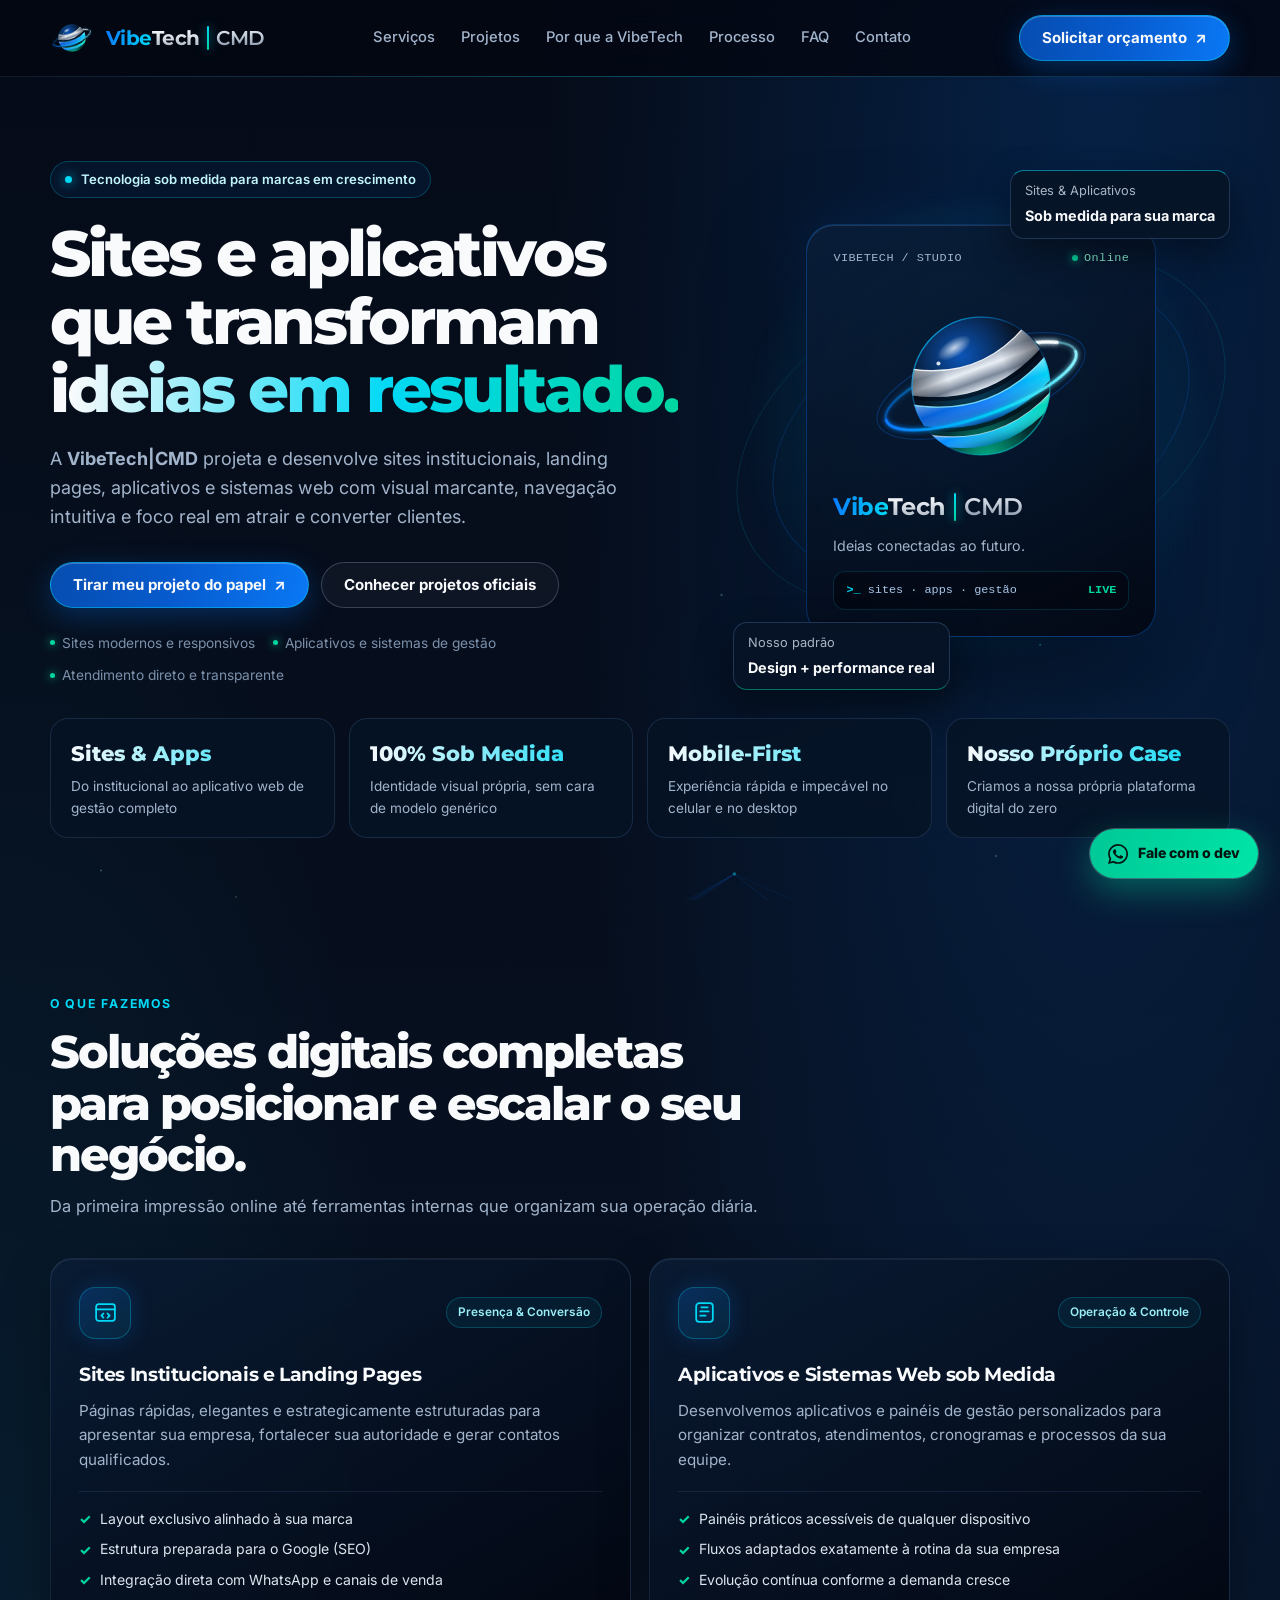
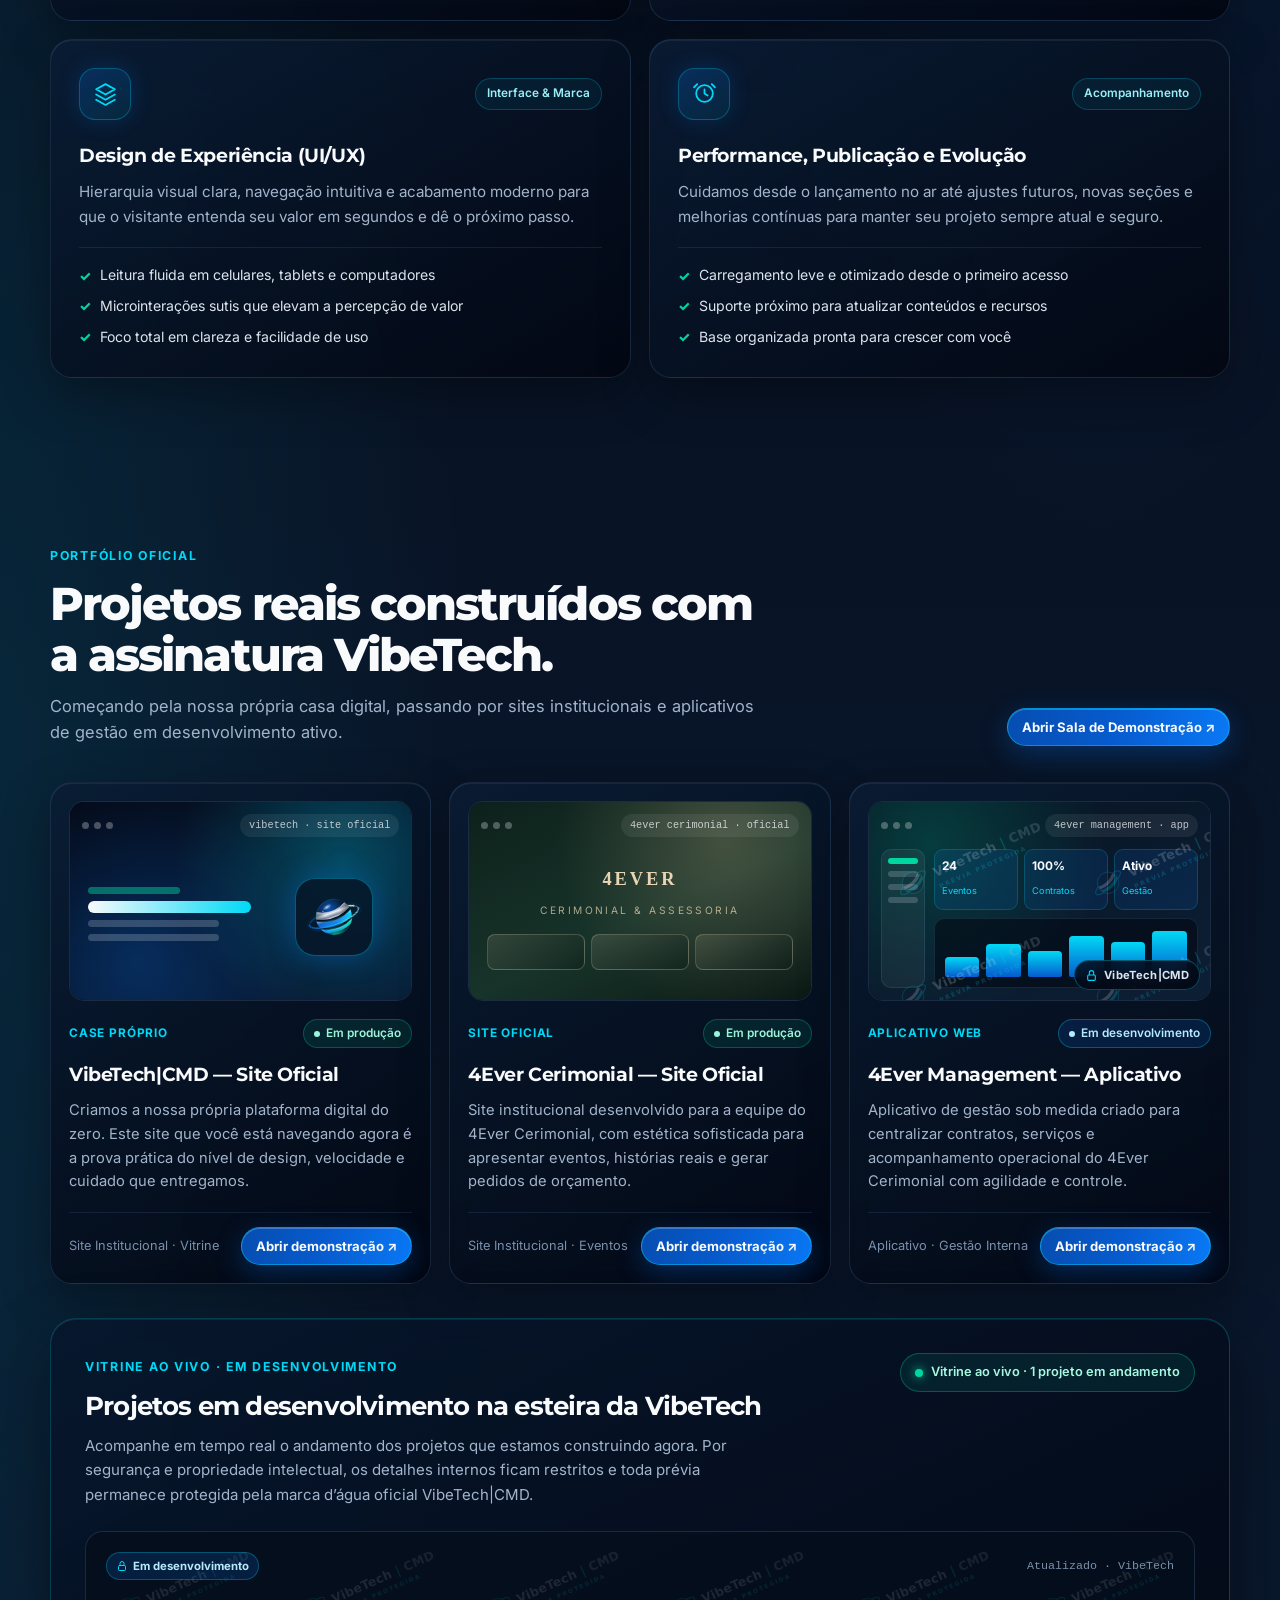
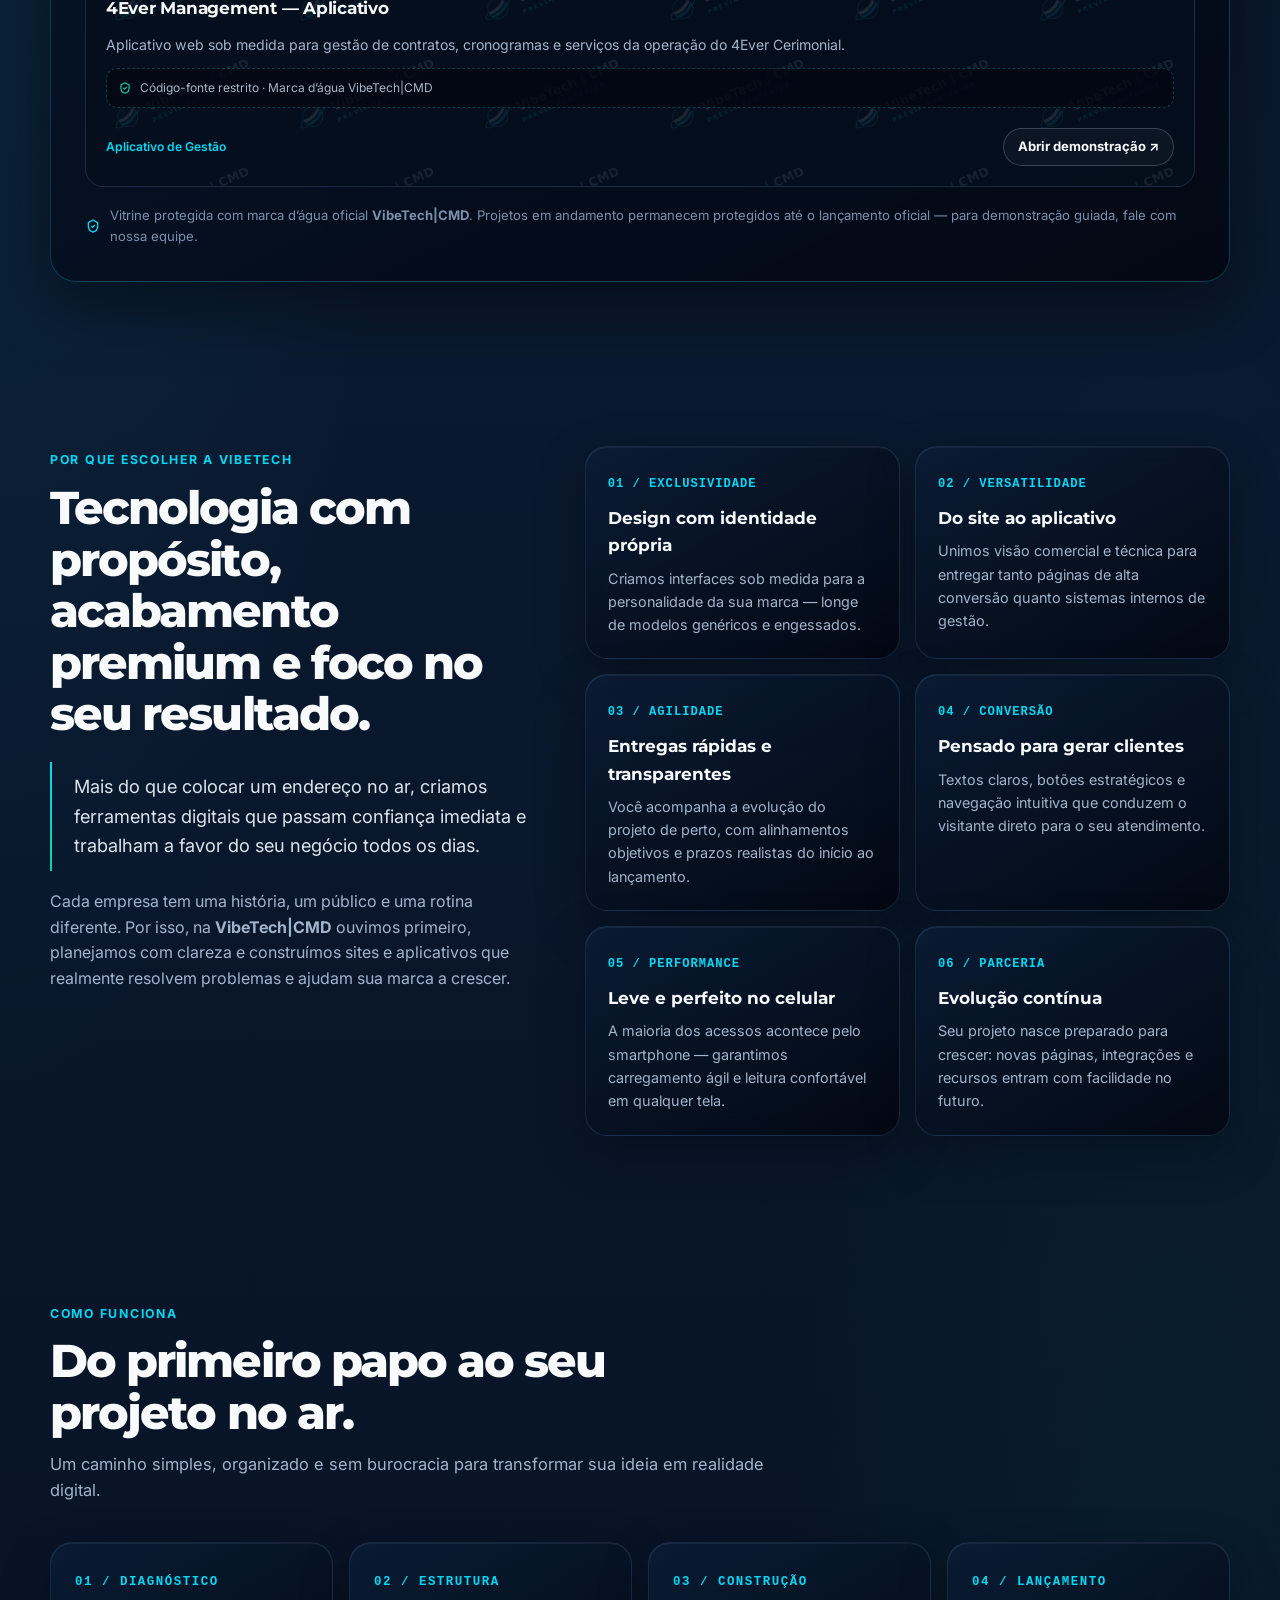
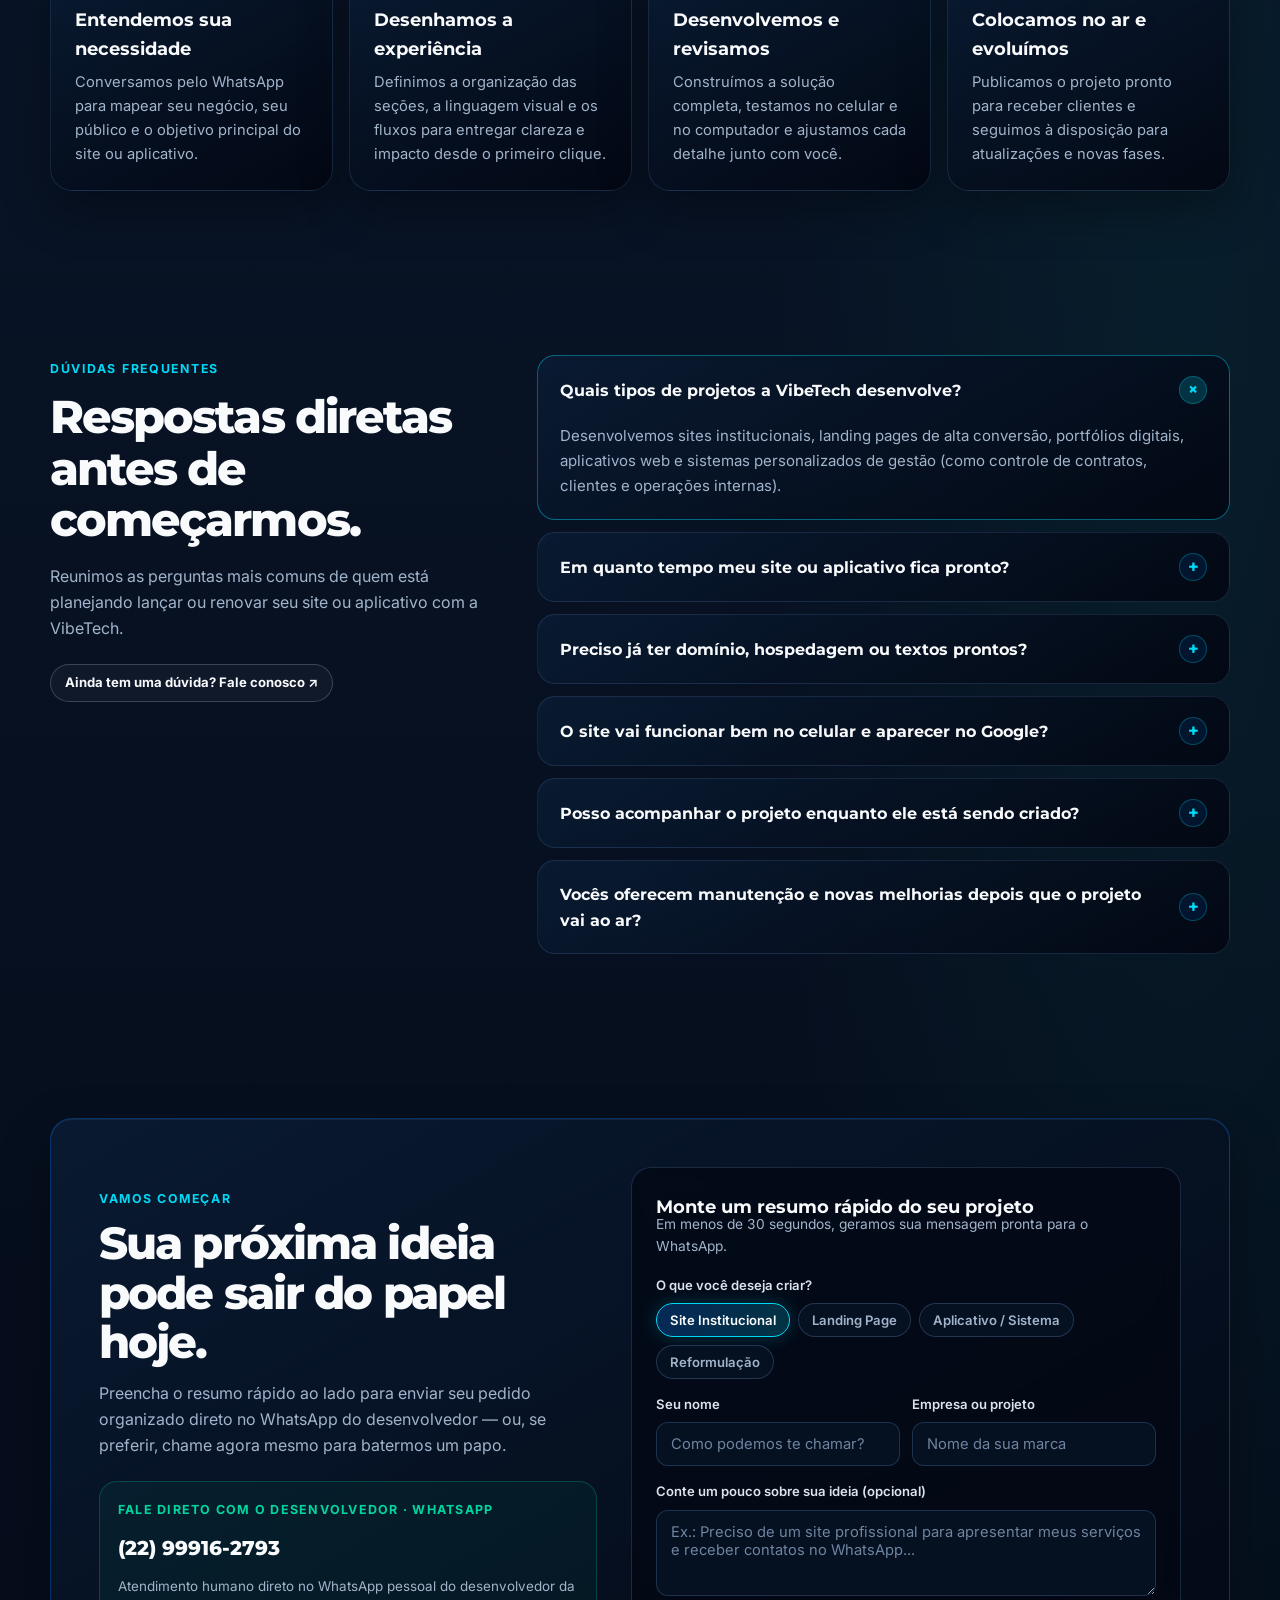
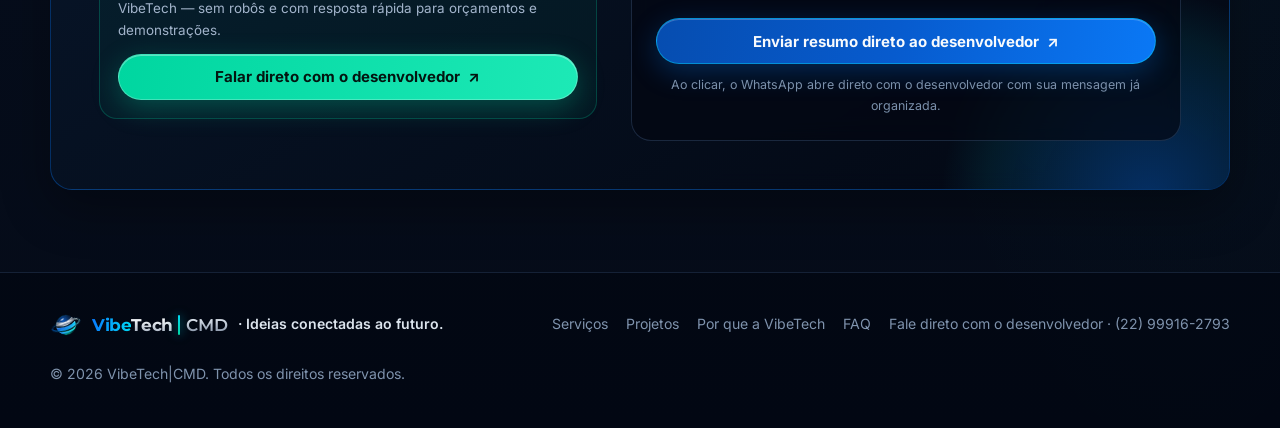
==== commit 880d436f: "feat(email): notify owner on briefing submission and WhatsApp quote requests" ====
--- a/index.html
+++ b/index.html
@@ -841,6 +841,6 @@
   <!-- Toast de aviso amigável -->
   <div class="toast" id="vt-toast" role="status" aria-live="polite"></div>
 
-  <script src="scripts/main.js?v=20261127b" defer></script>
+  <script src="scripts/main.js?v=20261127c" defer></script>
 </body>
 </html>
